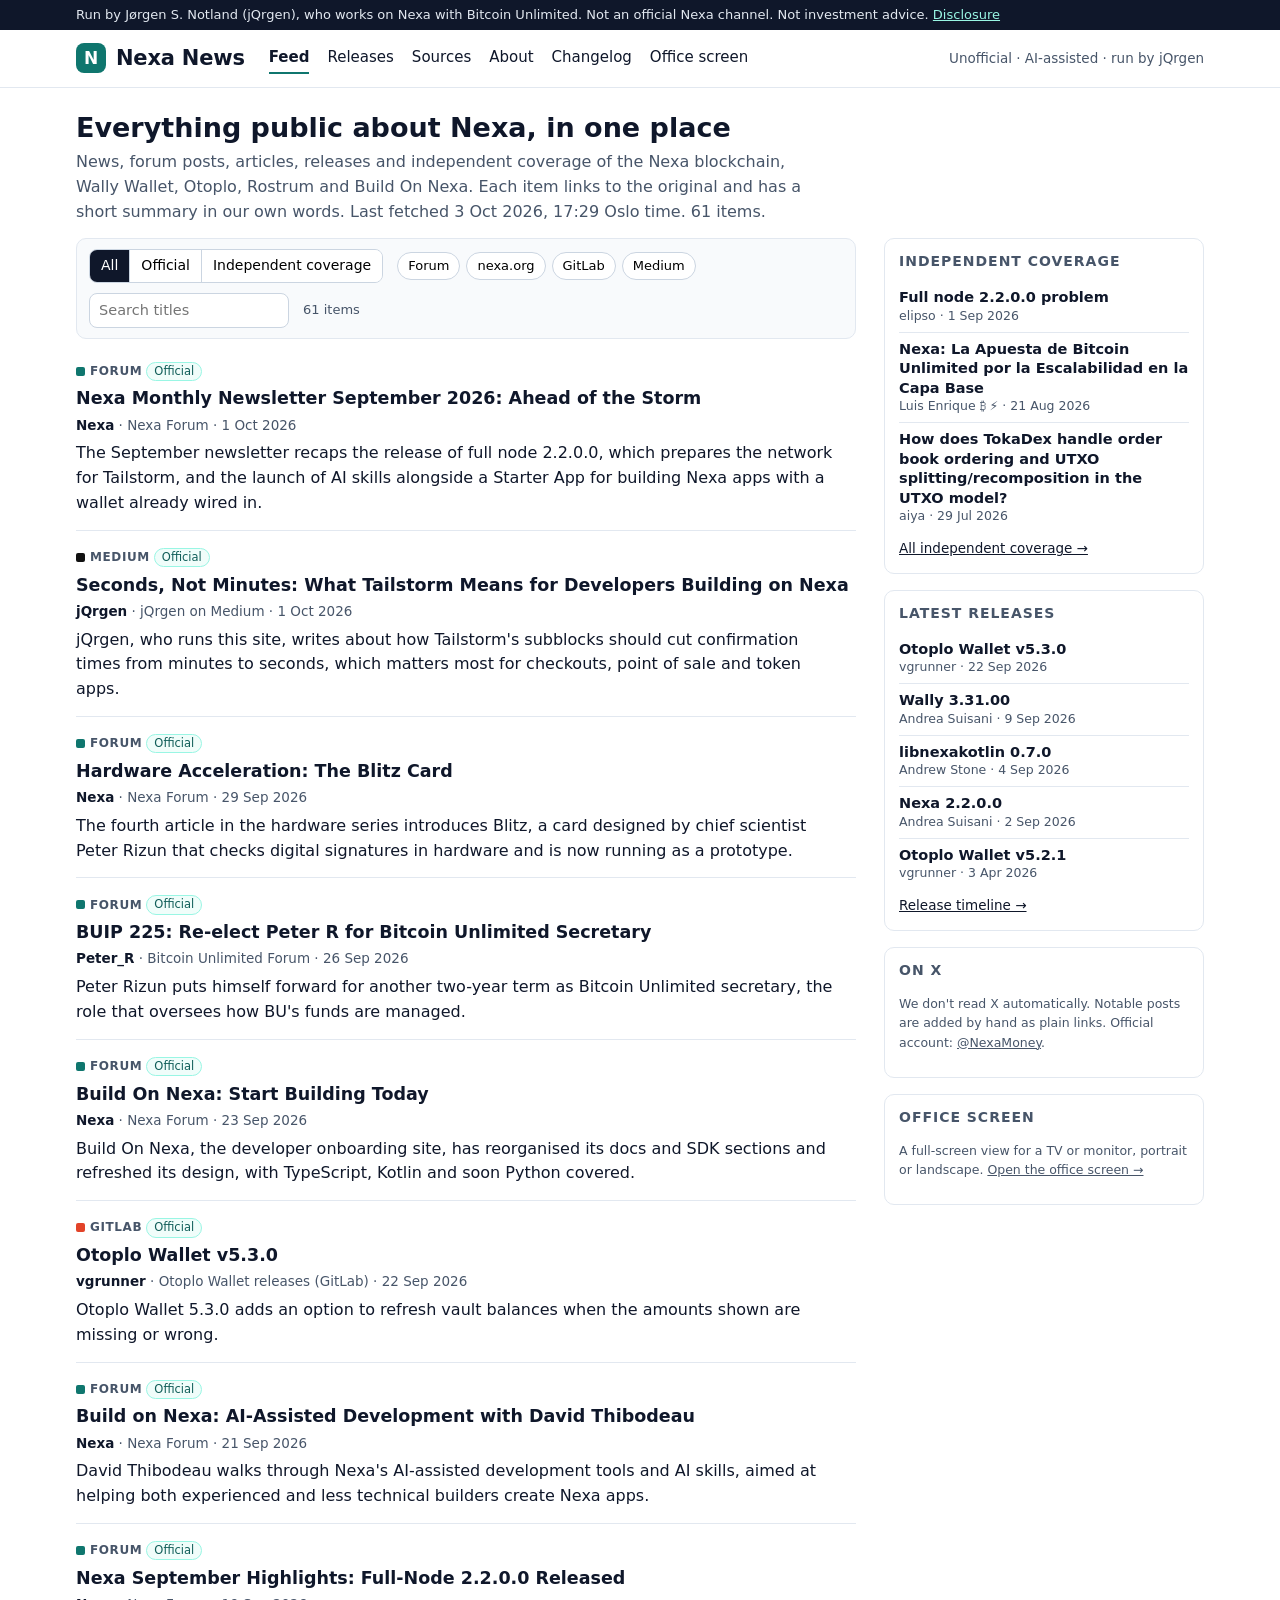
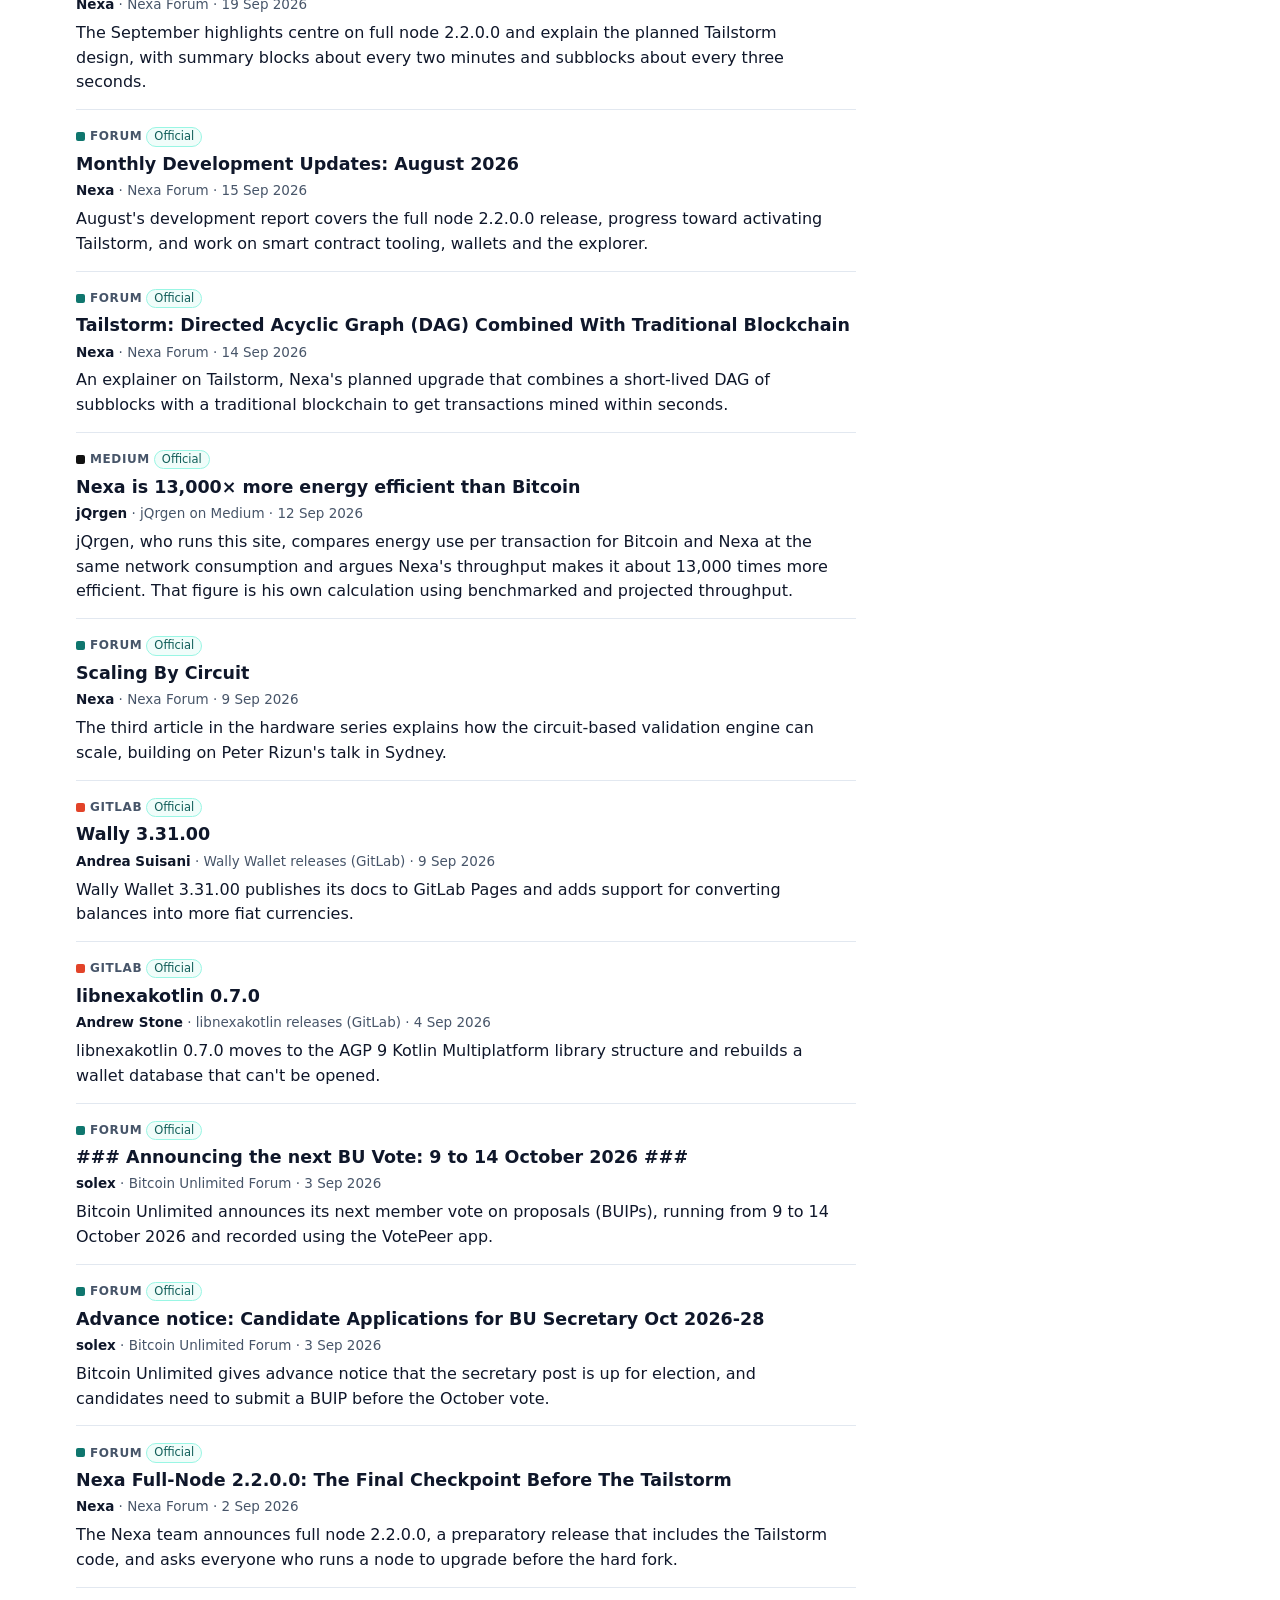
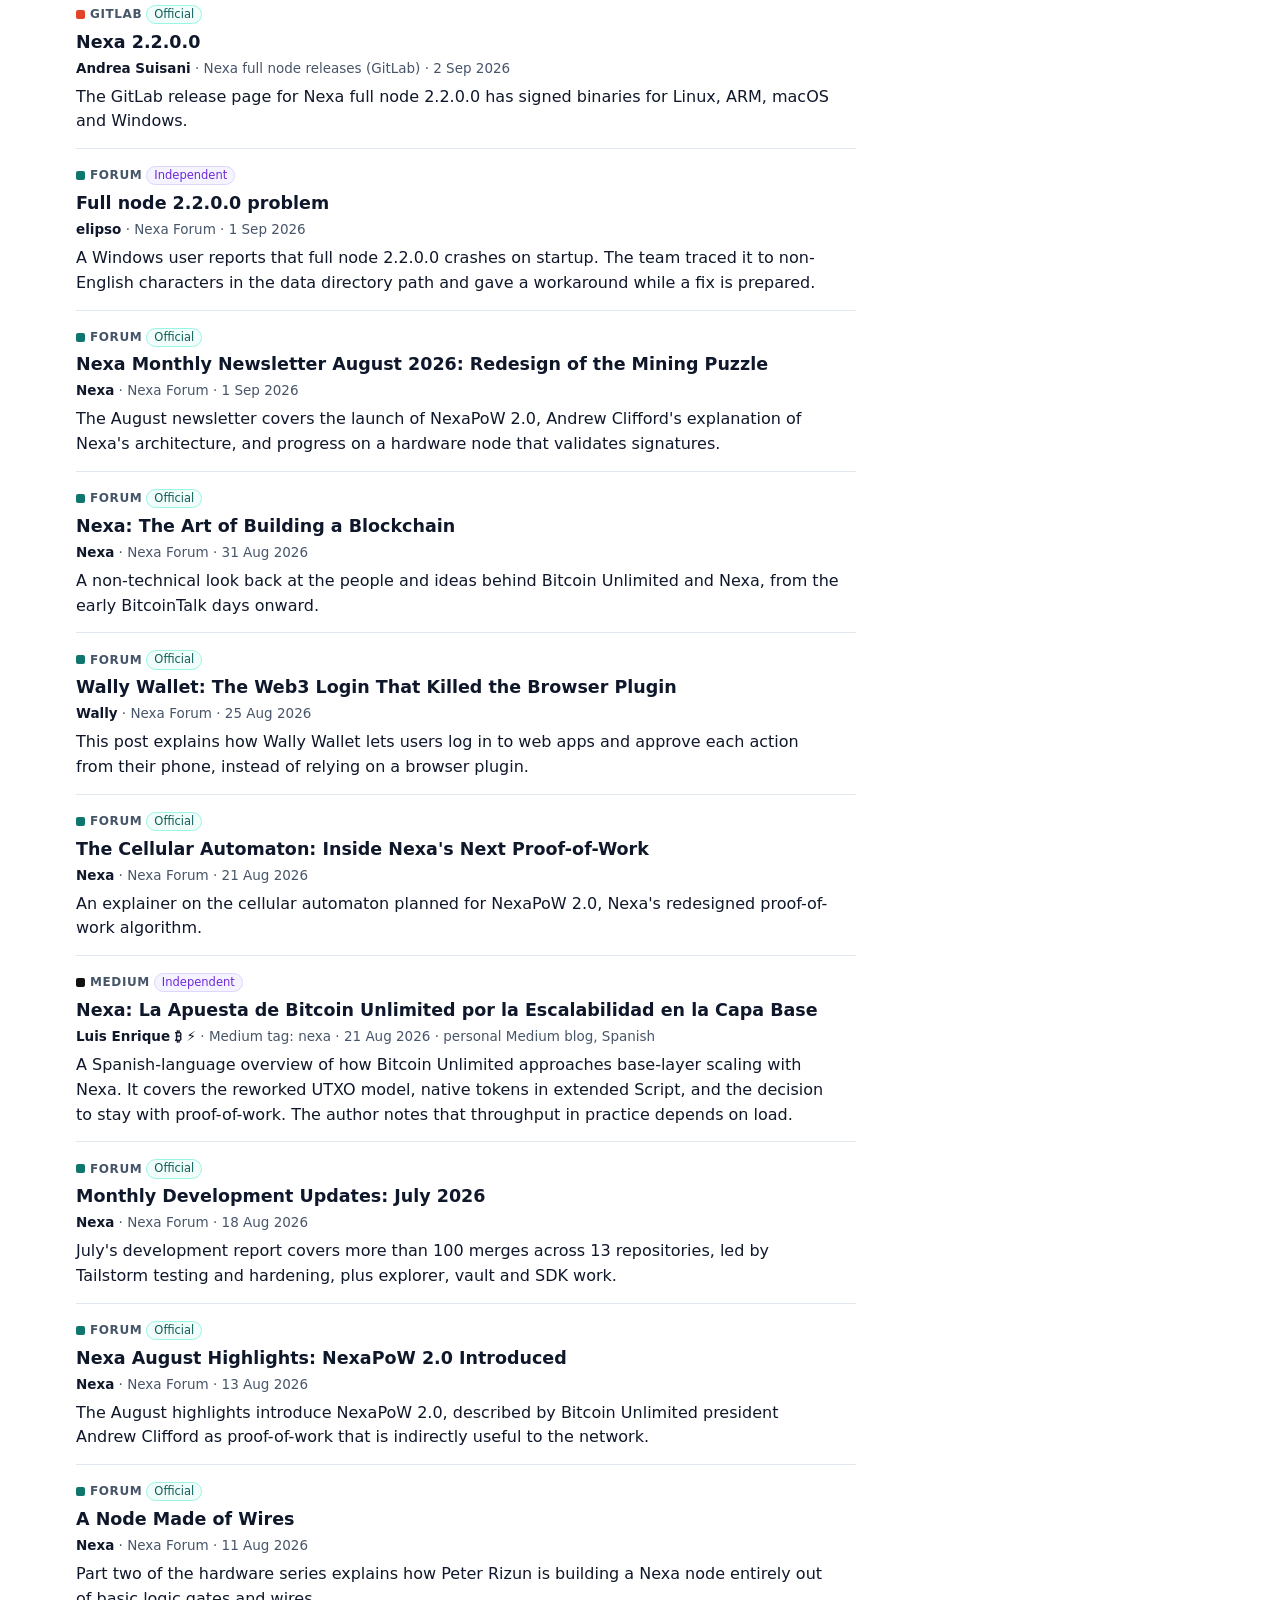
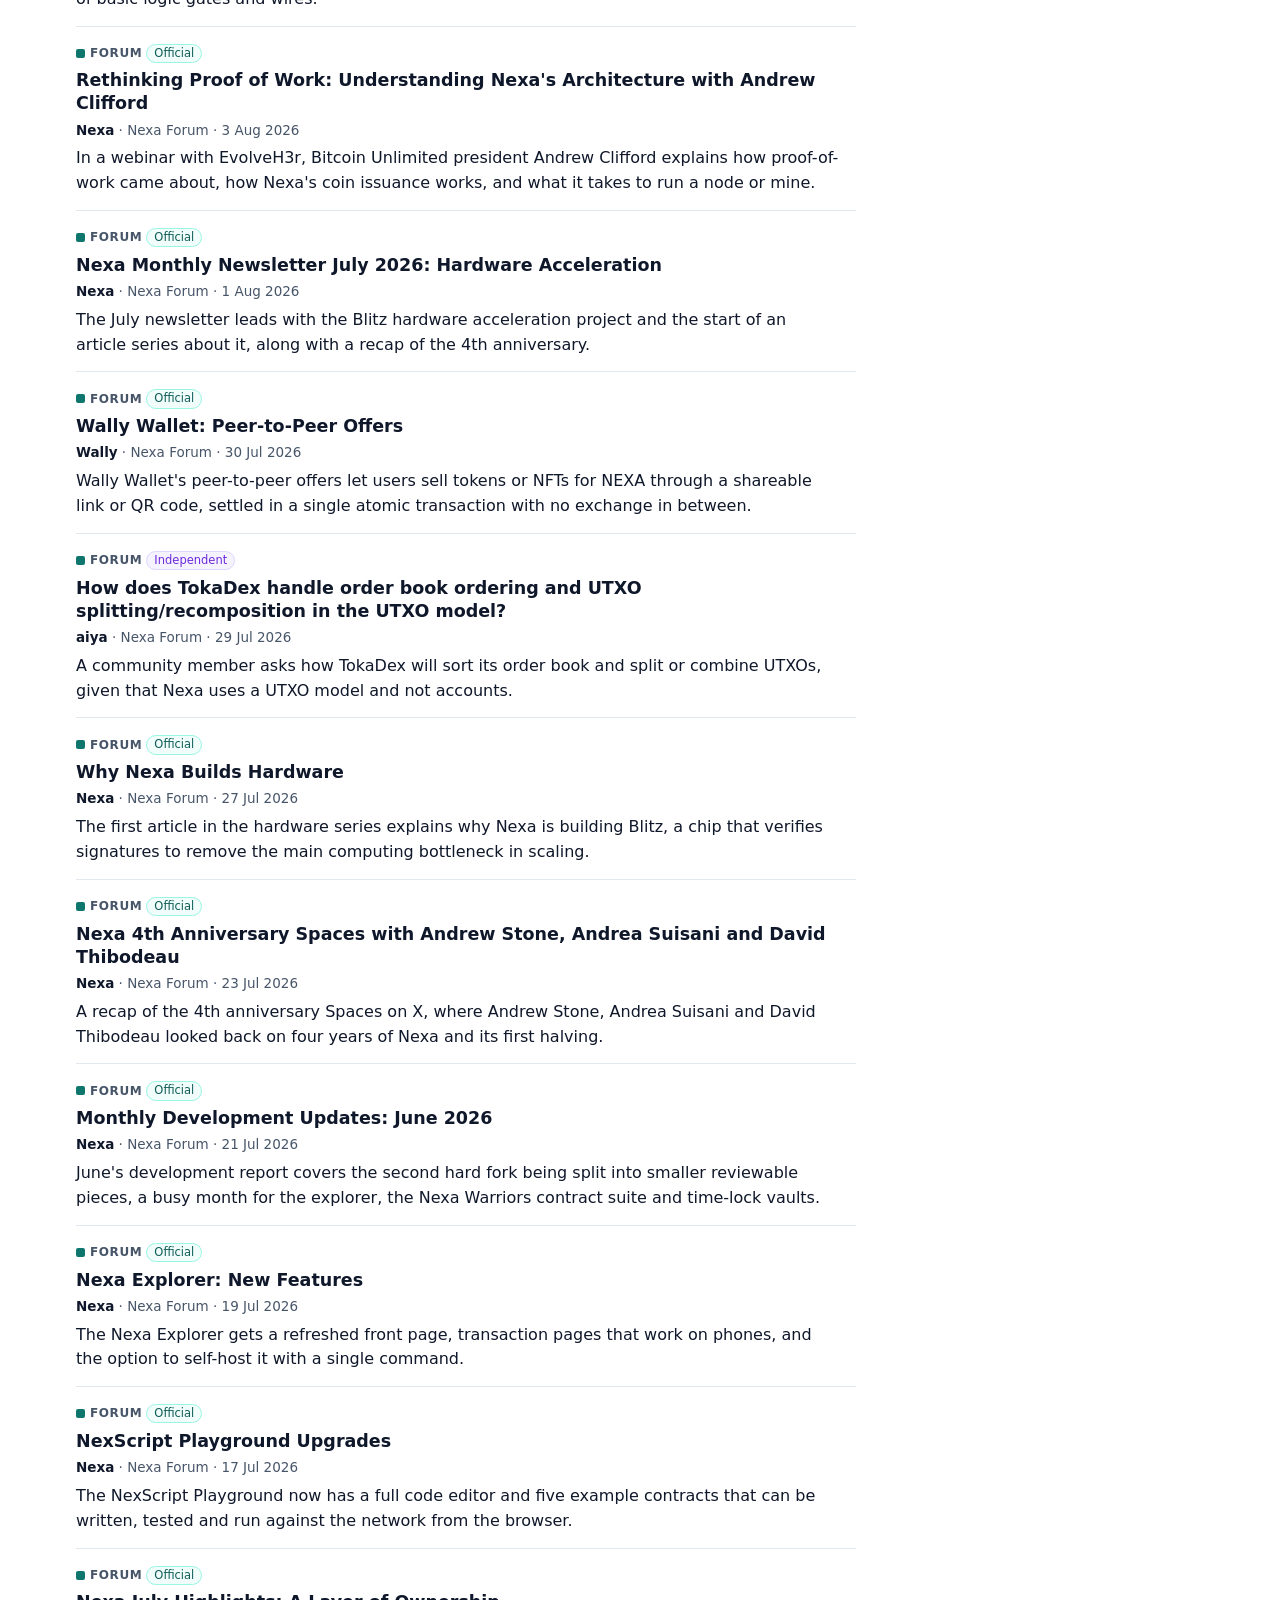
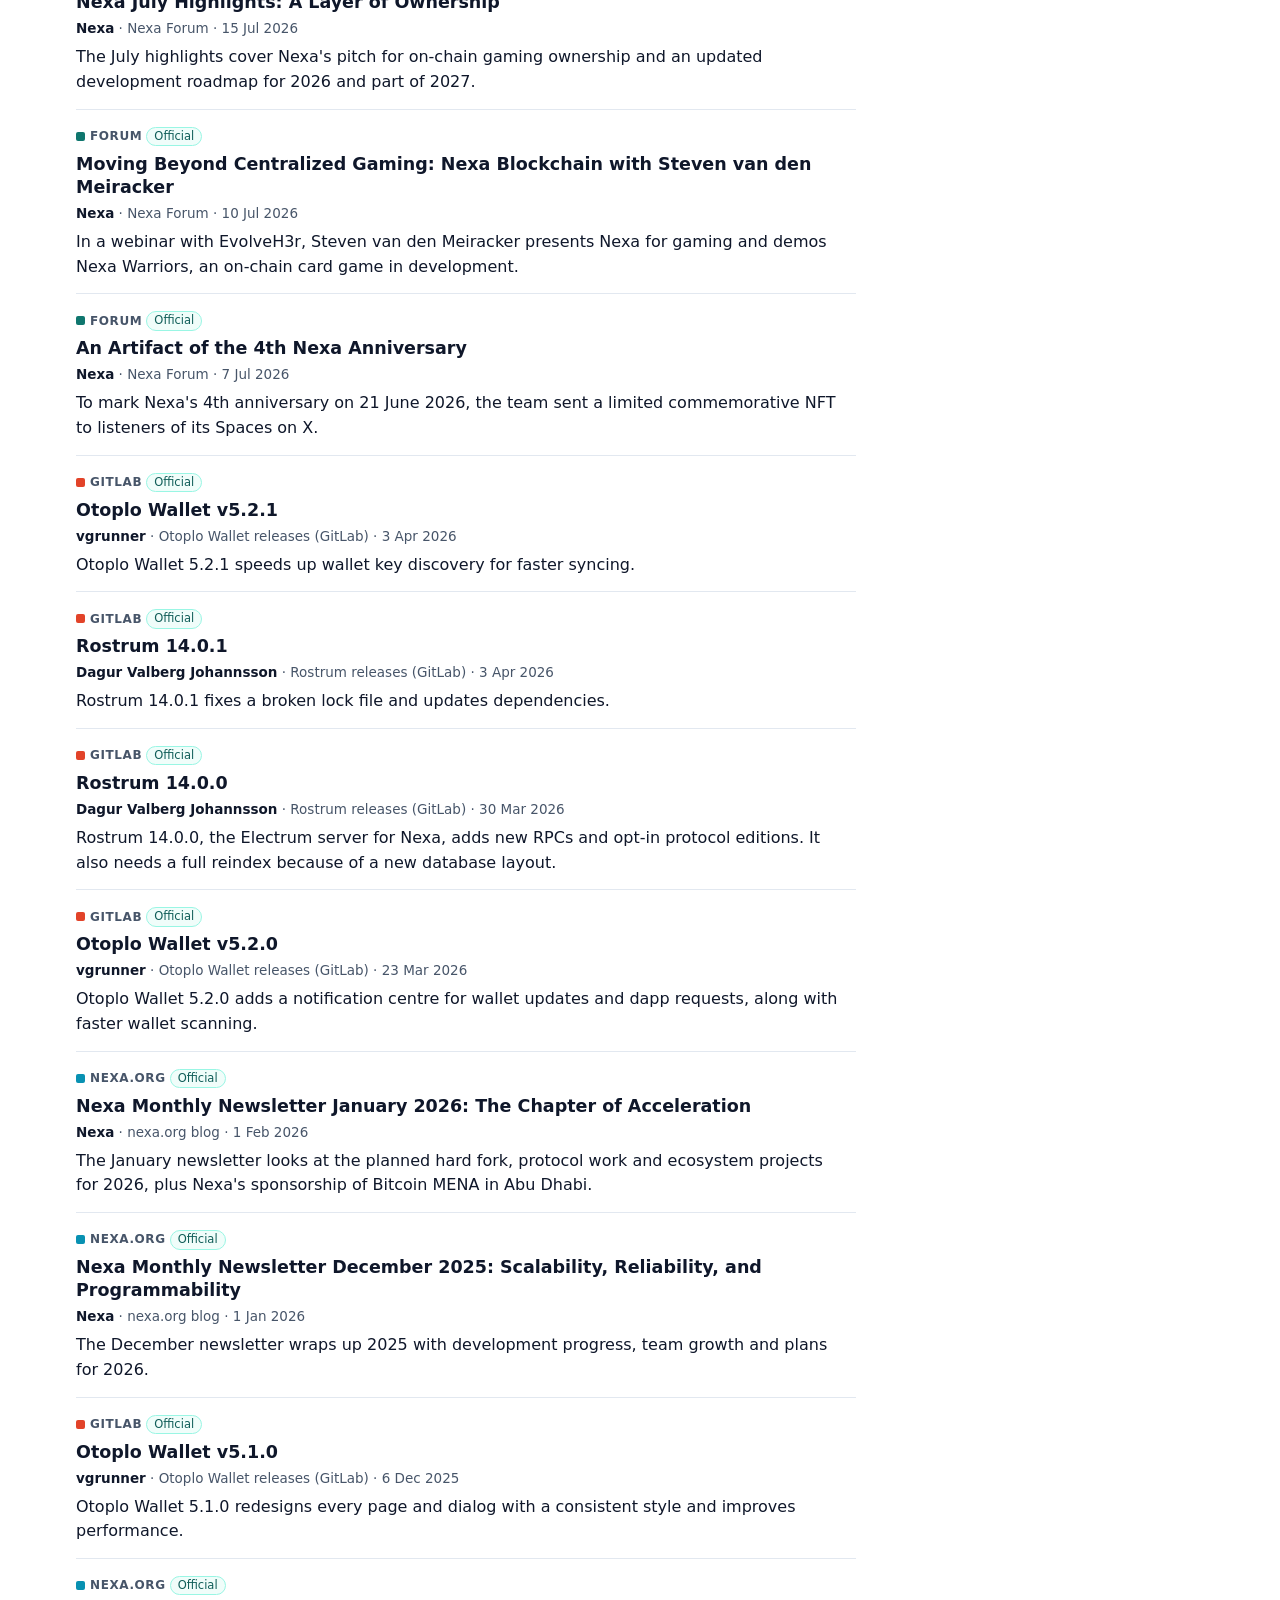
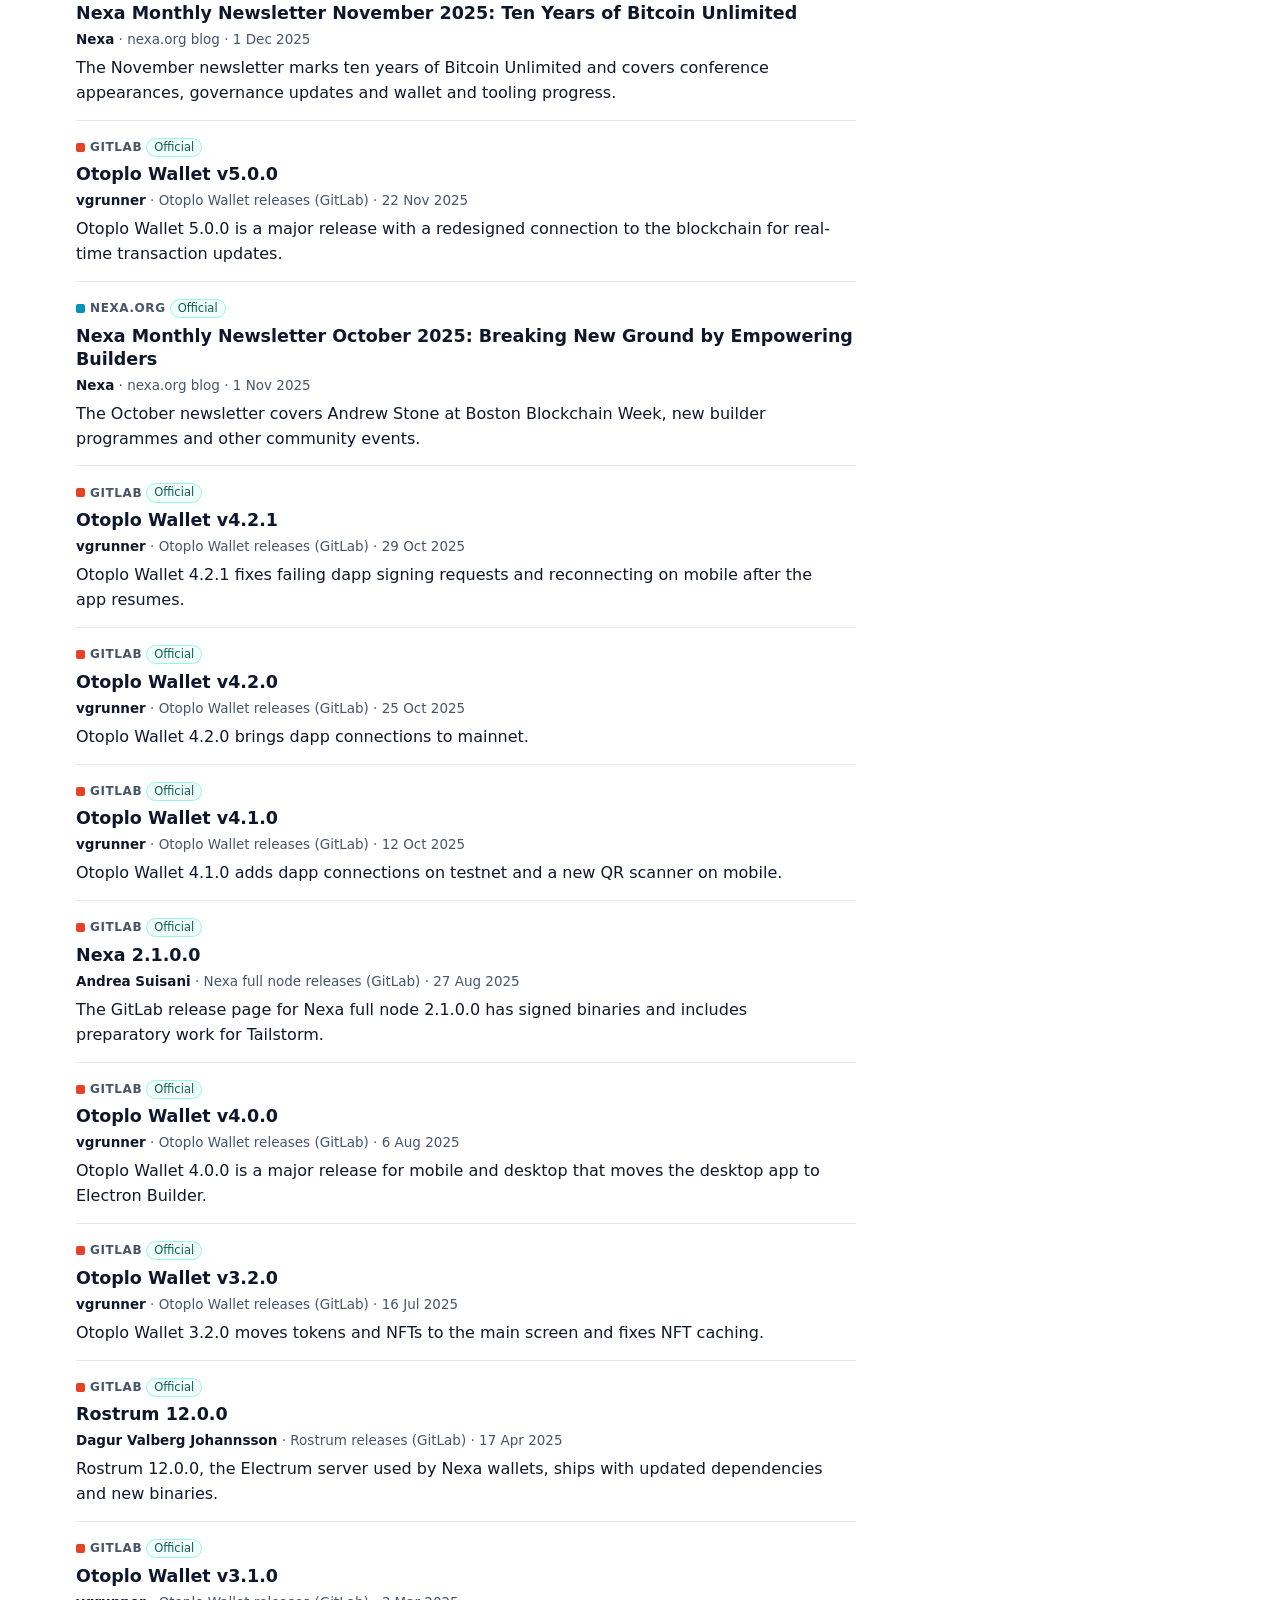
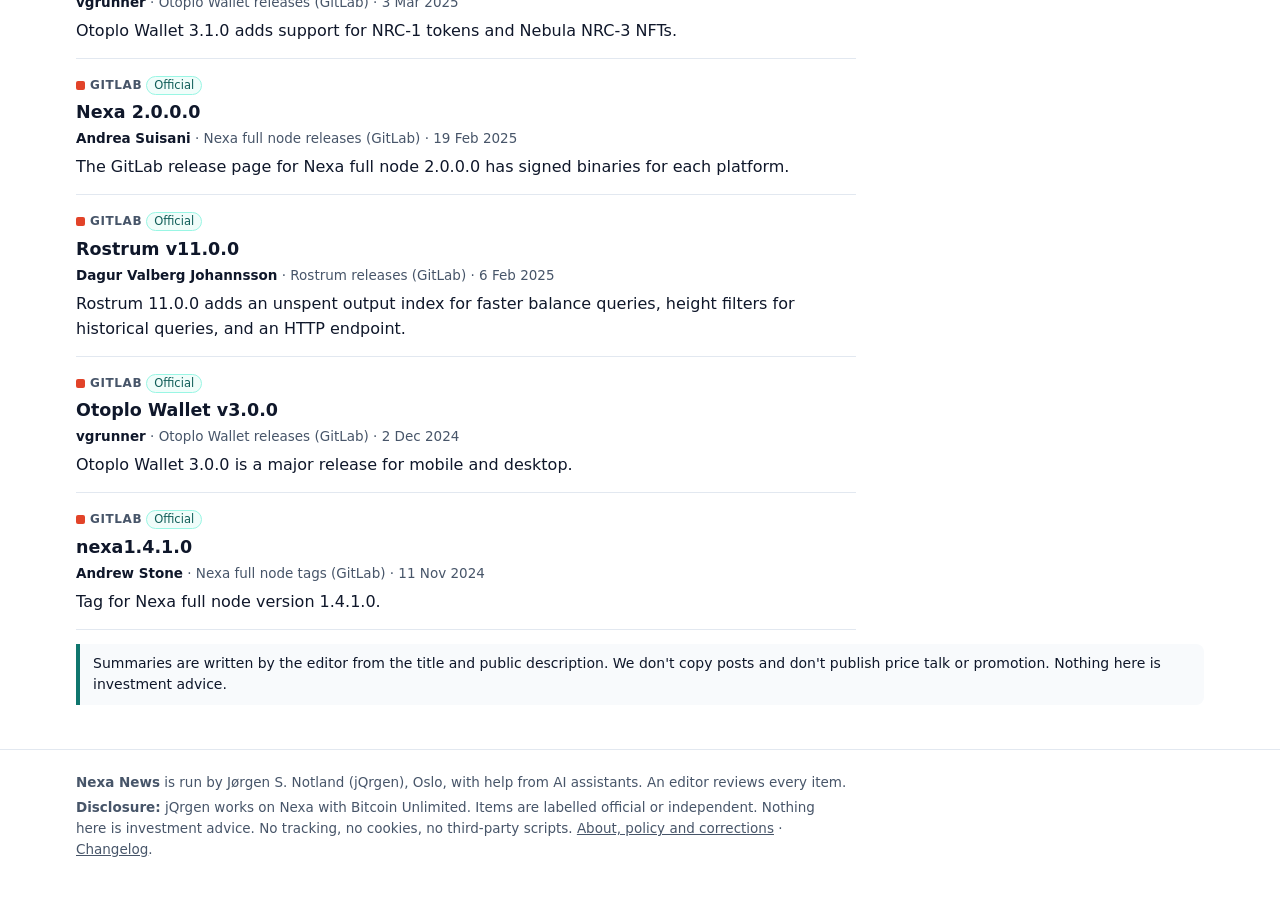
==== index.html @ fe8a0834 "Publish 2026-10-03 17:38 CEST" ====
<!doctype html>
<html lang="en"><head><meta charset="utf-8"><meta name="viewport" content="width=device-width,initial-scale=1">
<title>Nexa News – everything public about the Nexa blockchain</title><meta name="description" content="News, forum posts, releases and independent coverage of the Nexa blockchain, collected daily with short summaries.">
<meta name="referrer" content="strict-origin-when-cross-origin">
<link rel="icon" href="data:image/svg+xml,%3Csvg xmlns='http://www.w3.org/2000/svg' viewBox='0 0 32 32'%3E%3Crect width='32' height='32' rx='7' fill='%230f766e'/%3E%3Ctext x='16' y='23' font-size='20' text-anchor='middle' fill='white' font-family='sans-serif' font-weight='bold'%3EN%3C/text%3E%3C/svg%3E">
<link rel="stylesheet" href="assets/style.css"></head>
<body><a class="skip" href="#main">Skip to content</a>
<div class="disclosure"><div class="wrap">Run by Jørgen S. Notland (jQrgen), who works on Nexa with Bitcoin Unlimited. Not an official Nexa channel. Not investment advice. <a href="about/#disclosure">Disclosure</a></div></div>
<header class="site"><div class="wrap"><a class="brand" href="./"><span class="logo" aria-hidden="true">N</span>Nexa News</a>
<nav class="main" aria-label="Main"><a href="" aria-current=page>Feed</a><a href="releases/">Releases</a><a href="sources/">Sources</a><a href="about/">About</a><a href="changelog/">Changelog</a><a href="screen/">Office screen</a></nav><span class="tagline">Unofficial · AI-assisted · run by jQrgen</span></div></header>
<main id="main" class="wrap">
<h1>Everything public about Nexa, in one place</h1>
<p class="lead">News, forum posts, articles, releases and independent coverage of the Nexa blockchain, Wally Wallet, Otoplo, Rostrum and Build On Nexa. Each item links to the original and has a short summary in our own words. Last fetched 3 Oct 2026, 17:29 Oslo time. 61 items.</p>
<div class="layout"><div>
<div class="toolbar" role="group" aria-label="Filter the feed">
<div class="seg" role="group" aria-label="Category"><button type="button" data-cat="" aria-pressed="true">All</button><button type="button" data-cat="official" aria-pressed="false">Official</button><button type="button" data-cat="independent" aria-pressed="false">Independent coverage</button></div>
<div class="chips" role="group" aria-label="Platform"><button type="button" class="chip" data-platform="forum" aria-pressed="false">Forum</button><button type="button" class="chip" data-platform="blog" aria-pressed="false">nexa.org</button><button type="button" class="chip" data-platform="gitlab" aria-pressed="false">GitLab</button><button type="button" class="chip" data-platform="medium" aria-pressed="false">Medium</button></div>
<input type="search" id="q" placeholder="Search titles" aria-label="Search titles"><span id="count" aria-live="polite"></span></div>
<ol class="feed" id="feed"><li class="item" data-p="forum" data-c="official"><div><span class="pf pf-forum"><i aria-hidden="true"></i>Forum</span><span class="badge off">Official</span></div><h3><a href="https://forum.nexa.org/t/nexa-monthly-newsletter-september-2026-ahead-of-the-storm/1759" rel="noopener noreferrer" target="_blank">Nexa Monthly Newsletter September 2026: Ahead of the Storm</a></h3><div class="meta"><b>Nexa</b> · Nexa Forum · <time datetime="2026-10-01T20:00:04+00:00">1 Oct 2026</time></div><p class="sum">The September newsletter recaps the release of full node 2.2.0.0, which prepares the network for Tailstorm, and the launch of AI skills alongside a Starter App for building Nexa apps with a wallet already wired in.</p></li><li class="item" data-p="medium" data-c="official"><div><span class="pf pf-medium"><i aria-hidden="true"></i>Medium</span><span class="badge off">Official</span></div><h3><a href="https://jqrgen.medium.com/seconds-not-minutes-what-tailstorm-means-for-developers-building-on-nexa-741c166935a9" rel="noopener noreferrer" target="_blank">Seconds, Not Minutes: What Tailstorm Means for Developers Building on Nexa</a></h3><div class="meta"><b>jQrgen</b> · jQrgen on Medium · <time datetime="2026-10-01T15:46:17+00:00">1 Oct 2026</time></div><p class="sum">jQrgen, who runs this site, writes about how Tailstorm&#x27;s subblocks should cut confirmation times from minutes to seconds, which matters most for checkouts, point of sale and token apps.</p></li><li class="item" data-p="forum" data-c="official"><div><span class="pf pf-forum"><i aria-hidden="true"></i>Forum</span><span class="badge off">Official</span></div><h3><a href="https://forum.nexa.org/t/hardware-acceleration-the-blitz-card/1758" rel="noopener noreferrer" target="_blank">Hardware Acceleration: The Blitz Card</a></h3><div class="meta"><b>Nexa</b> · Nexa Forum · <time datetime="2026-09-29T15:00:03+00:00">29 Sep 2026</time></div><p class="sum">The fourth article in the hardware series introduces Blitz, a card designed by chief scientist Peter Rizun that checks digital signatures in hardware and is now running as a prototype.</p></li><li class="item" data-p="forum" data-c="official"><div><span class="pf pf-forum"><i aria-hidden="true"></i>Forum</span><span class="badge off">Official</span></div><h3><a href="https://forum.bitcoinunlimited.info/t/buip-225-re-elect-peter-r-for-bitcoin-unlimited-secretary/666" rel="noopener noreferrer" target="_blank">BUIP 225: Re-elect Peter R for Bitcoin Unlimited Secretary</a></h3><div class="meta"><b>Peter_R</b> · Bitcoin Unlimited Forum · <time datetime="2026-09-26T03:03:44+00:00">26 Sep 2026</time></div><p class="sum">Peter Rizun puts himself forward for another two-year term as Bitcoin Unlimited secretary, the role that oversees how BU&#x27;s funds are managed.</p></li><li class="item" data-p="forum" data-c="official"><div><span class="pf pf-forum"><i aria-hidden="true"></i>Forum</span><span class="badge off">Official</span></div><h3><a href="https://forum.nexa.org/t/build-on-nexa-start-building-today/1755" rel="noopener noreferrer" target="_blank">Build On Nexa: Start Building Today</a></h3><div class="meta"><b>Nexa</b> · Nexa Forum · <time datetime="2026-09-23T20:00:05+00:00">23 Sep 2026</time></div><p class="sum">Build On Nexa, the developer onboarding site, has reorganised its docs and SDK sections and refreshed its design, with TypeScript, Kotlin and soon Python covered.</p></li><li class="item" data-p="gitlab" data-c="official"><div><span class="pf pf-gitlab"><i aria-hidden="true"></i>GitLab</span><span class="badge off">Official</span></div><h3><a href="https://gitlab.com/nexa/otoplo/otoplo-wallet/-/releases/v5.3.0" rel="noopener noreferrer" target="_blank">Otoplo Wallet v5.3.0</a></h3><div class="meta"><b>vgrunner</b> · Otoplo Wallet releases (GitLab) · <time datetime="2026-09-22T17:44:42+00:00">22 Sep 2026</time></div><p class="sum">Otoplo Wallet 5.3.0 adds an option to refresh vault balances when the amounts shown are missing or wrong.</p></li><li class="item" data-p="forum" data-c="official"><div><span class="pf pf-forum"><i aria-hidden="true"></i>Forum</span><span class="badge off">Official</span></div><h3><a href="https://forum.nexa.org/t/build-on-nexa-ai-assisted-development-with-david-thibodeau/1753" rel="noopener noreferrer" target="_blank">Build on Nexa: AI-Assisted Development with David Thibodeau</a></h3><div class="meta"><b>Nexa</b> · Nexa Forum · <time datetime="2026-09-21T08:00:02+00:00">21 Sep 2026</time></div><p class="sum">David Thibodeau walks through Nexa&#x27;s AI-assisted development tools and AI skills, aimed at helping both experienced and less technical builders create Nexa apps.</p></li><li class="item" data-p="forum" data-c="official"><div><span class="pf pf-forum"><i aria-hidden="true"></i>Forum</span><span class="badge off">Official</span></div><h3><a href="https://forum.nexa.org/t/nexa-september-highlights-full-node-2-2-0-0-released/1752" rel="noopener noreferrer" target="_blank">Nexa September Highlights: Full-Node 2.2.0.0 Released</a></h3><div class="meta"><b>Nexa</b> · Nexa Forum · <time datetime="2026-09-19T20:00:03+00:00">19 Sep 2026</time></div><p class="sum">The September highlights centre on full node 2.2.0.0 and explain the planned Tailstorm design, with summary blocks about every two minutes and subblocks about every three seconds.</p></li><li class="item" data-p="forum" data-c="official"><div><span class="pf pf-forum"><i aria-hidden="true"></i>Forum</span><span class="badge off">Official</span></div><h3><a href="https://forum.nexa.org/t/monthly-development-updates-august-2026/1751" rel="noopener noreferrer" target="_blank">Monthly Development Updates: August 2026</a></h3><div class="meta"><b>Nexa</b> · Nexa Forum · <time datetime="2026-09-15T20:00:04+00:00">15 Sep 2026</time></div><p class="sum">August&#x27;s development report covers the full node 2.2.0.0 release, progress toward activating Tailstorm, and work on smart contract tooling, wallets and the explorer.</p></li><li class="item" data-p="forum" data-c="official"><div><span class="pf pf-forum"><i aria-hidden="true"></i>Forum</span><span class="badge off">Official</span></div><h3><a href="https://forum.nexa.org/t/tailstorm-directed-acyclic-graph-dag-combined-with-traditional-blockchain/1750" rel="noopener noreferrer" target="_blank">Tailstorm: Directed Acyclic Graph (DAG) Combined With Traditional Blockchain</a></h3><div class="meta"><b>Nexa</b> · Nexa Forum · <time datetime="2026-09-14T10:00:02+00:00">14 Sep 2026</time></div><p class="sum">An explainer on Tailstorm, Nexa&#x27;s planned upgrade that combines a short-lived DAG of subblocks with a traditional blockchain to get transactions mined within seconds.</p></li><li class="item" data-p="medium" data-c="official"><div><span class="pf pf-medium"><i aria-hidden="true"></i>Medium</span><span class="badge off">Official</span></div><h3><a href="https://medium.com/keeping-stock/nexa-is-13-000-more-energy-efficient-than-bitcoin-0afe18ef14a7" rel="noopener noreferrer" target="_blank">Nexa is 13,000× more energy efficient than Bitcoin</a></h3><div class="meta"><b>jQrgen</b> · jQrgen on Medium · <time datetime="2026-09-12T00:20:52+00:00">12 Sep 2026</time></div><p class="sum">jQrgen, who runs this site, compares energy use per transaction for Bitcoin and Nexa at the same network consumption and argues Nexa&#x27;s throughput makes it about 13,000 times more efficient. That figure is his own calculation using benchmarked and projected throughput.</p></li><li class="item" data-p="forum" data-c="official"><div><span class="pf pf-forum"><i aria-hidden="true"></i>Forum</span><span class="badge off">Official</span></div><h3><a href="https://forum.nexa.org/t/scaling-by-circuit/1749" rel="noopener noreferrer" target="_blank">Scaling By Circuit</a></h3><div class="meta"><b>Nexa</b> · Nexa Forum · <time datetime="2026-09-09T20:00:06+00:00">9 Sep 2026</time></div><p class="sum">The third article in the hardware series explains how the circuit-based validation engine can scale, building on Peter Rizun&#x27;s talk in Sydney.</p></li><li class="item" data-p="gitlab" data-c="official"><div><span class="pf pf-gitlab"><i aria-hidden="true"></i>GitLab</span><span class="badge off">Official</span></div><h3><a href="https://gitlab.com/wallywallet/wallet/-/releases/release-3.31.00" rel="noopener noreferrer" target="_blank">Wally 3.31.00</a></h3><div class="meta"><b>Andrea Suisani</b> · Wally Wallet releases (GitLab) · <time datetime="2026-09-09T08:23:27+00:00">9 Sep 2026</time></div><p class="sum">Wally Wallet 3.31.00 publishes its docs to GitLab Pages and adds support for converting balances into more fiat currencies.</p></li><li class="item" data-p="gitlab" data-c="official"><div><span class="pf pf-gitlab"><i aria-hidden="true"></i>GitLab</span><span class="badge off">Official</span></div><h3><a href="https://gitlab.com/nexa/libnexakotlin/-/releases/release-0.7.0" rel="noopener noreferrer" target="_blank">libnexakotlin 0.7.0</a></h3><div class="meta"><b>Andrew Stone</b> · libnexakotlin releases (GitLab) · <time datetime="2026-09-04T17:47:12+00:00">4 Sep 2026</time></div><p class="sum">libnexakotlin 0.7.0 moves to the AGP 9 Kotlin Multiplatform library structure and rebuilds a wallet database that can&#x27;t be opened.</p></li><li class="item" data-p="forum" data-c="official"><div><span class="pf pf-forum"><i aria-hidden="true"></i>Forum</span><span class="badge off">Official</span></div><h3><a href="https://forum.bitcoinunlimited.info/t/announcing-the-next-bu-vote-9-to-14-october-2026/665" rel="noopener noreferrer" target="_blank">### Announcing the next BU Vote: 9 to 14 October 2026 ###</a></h3><div class="meta"><b>solex</b> · Bitcoin Unlimited Forum · <time datetime="2026-09-03T06:13:04+00:00">3 Sep 2026</time></div><p class="sum">Bitcoin Unlimited announces its next member vote on proposals (BUIPs), running from 9 to 14 October 2026 and recorded using the VotePeer app.</p></li><li class="item" data-p="forum" data-c="official"><div><span class="pf pf-forum"><i aria-hidden="true"></i>Forum</span><span class="badge off">Official</span></div><h3><a href="https://forum.bitcoinunlimited.info/t/advance-notice-candidate-applications-for-bu-secretary-oct-2026-28/664" rel="noopener noreferrer" target="_blank">Advance notice: Candidate Applications for BU Secretary Oct 2026-28</a></h3><div class="meta"><b>solex</b> · Bitcoin Unlimited Forum · <time datetime="2026-09-03T06:01:52+00:00">3 Sep 2026</time></div><p class="sum">Bitcoin Unlimited gives advance notice that the secretary post is up for election, and candidates need to submit a BUIP before the October vote.</p></li><li class="item" data-p="forum" data-c="official"><div><span class="pf pf-forum"><i aria-hidden="true"></i>Forum</span><span class="badge off">Official</span></div><h3><a href="https://forum.nexa.org/t/nexa-full-node-2-2-0-0-the-final-checkpoint-before-the-tailstorm/1742" rel="noopener noreferrer" target="_blank">Nexa Full-Node 2.2.0.0: The Final Checkpoint Before The Tailstorm</a></h3><div class="meta"><b>Nexa</b> · Nexa Forum · <time datetime="2026-09-02T13:40:17+00:00">2 Sep 2026</time></div><p class="sum">The Nexa team announces full node 2.2.0.0, a preparatory release that includes the Tailstorm code, and asks everyone who runs a node to upgrade before the hard fork.</p></li><li class="item" data-p="gitlab" data-c="official"><div><span class="pf pf-gitlab"><i aria-hidden="true"></i>GitLab</span><span class="badge off">Official</span></div><h3><a href="https://gitlab.com/nexa/nexa/-/releases/nexa2.2.0.0" rel="noopener noreferrer" target="_blank">Nexa 2.2.0.0</a></h3><div class="meta"><b>Andrea Suisani</b> · Nexa full node releases (GitLab) · <time datetime="2026-09-01T22:00:00+00:00">2 Sep 2026</time></div><p class="sum">The GitLab release page for Nexa full node 2.2.0.0 has signed binaries for Linux, ARM, macOS and Windows.</p></li><li class="item" data-p="forum" data-c="independent"><div><span class="pf pf-forum"><i aria-hidden="true"></i>Forum</span><span class="badge ind">Independent</span></div><h3><a href="https://forum.nexa.org/t/full-node-2-2-0-0-problem/1741" rel="noopener noreferrer" target="_blank">Full node 2.2.0.0 problem</a></h3><div class="meta"><b>elipso</b> · Nexa Forum · <time datetime="2026-09-01T20:15:08+00:00">1 Sep 2026</time></div><p class="sum">A Windows user reports that full node 2.2.0.0 crashes on startup. The team traced it to non-English characters in the data directory path and gave a workaround while a fix is prepared.</p></li><li class="item" data-p="forum" data-c="official"><div><span class="pf pf-forum"><i aria-hidden="true"></i>Forum</span><span class="badge off">Official</span></div><h3><a href="https://forum.nexa.org/t/nexa-monthly-newsletter-august-2026-redesign-of-the-mining-puzzle/1740" rel="noopener noreferrer" target="_blank">Nexa Monthly Newsletter August 2026: Redesign of the Mining Puzzle</a></h3><div class="meta"><b>Nexa</b> · Nexa Forum · <time datetime="2026-09-01T20:00:04+00:00">1 Sep 2026</time></div><p class="sum">The August newsletter covers the launch of NexaPoW 2.0, Andrew Clifford&#x27;s explanation of Nexa&#x27;s architecture, and progress on a hardware node that validates signatures.</p></li><li class="item" data-p="forum" data-c="official"><div><span class="pf pf-forum"><i aria-hidden="true"></i>Forum</span><span class="badge off">Official</span></div><h3><a href="https://forum.nexa.org/t/nexa-the-art-of-building-a-blockchain/1739" rel="noopener noreferrer" target="_blank">Nexa: The Art of Building a Blockchain</a></h3><div class="meta"><b>Nexa</b> · Nexa Forum · <time datetime="2026-08-31T08:00:02+00:00">31 Aug 2026</time></div><p class="sum">A non-technical look back at the people and ideas behind Bitcoin Unlimited and Nexa, from the early BitcoinTalk days onward.</p></li><li class="item" data-p="forum" data-c="official"><div><span class="pf pf-forum"><i aria-hidden="true"></i>Forum</span><span class="badge off">Official</span></div><h3><a href="https://forum.nexa.org/t/wally-wallet-the-web3-login-that-killed-the-browser-plugin/1737" rel="noopener noreferrer" target="_blank">Wally Wallet: The Web3 Login That Killed the Browser Plugin</a></h3><div class="meta"><b>Wally</b> · Nexa Forum · <time datetime="2026-08-25T12:20:38+00:00">25 Aug 2026</time></div><p class="sum">This post explains how Wally Wallet lets users log in to web apps and approve each action from their phone, instead of relying on a browser plugin.</p></li><li class="item" data-p="forum" data-c="official"><div><span class="pf pf-forum"><i aria-hidden="true"></i>Forum</span><span class="badge off">Official</span></div><h3><a href="https://forum.nexa.org/t/the-cellular-automaton-inside-nexas-next-proof-of-work/1733" rel="noopener noreferrer" target="_blank">The Cellular Automaton: Inside Nexa&#x27;s Next Proof-of-Work</a></h3><div class="meta"><b>Nexa</b> · Nexa Forum · <time datetime="2026-08-21T20:00:07+00:00">21 Aug 2026</time></div><p class="sum">An explainer on the cellular automaton planned for NexaPoW 2.0, Nexa&#x27;s redesigned proof-of-work algorithm.</p></li><li class="item" data-p="medium" data-c="independent"><div><span class="pf pf-medium"><i aria-hidden="true"></i>Medium</span><span class="badge ind">Independent</span></div><h3><a href="https://medium.com/@0xluis.enrique/nexa-la-apuesta-de-bitcoin-unlimited-por-la-escalabilidad-en-la-capa-base-949e3d8f98ce" rel="noopener noreferrer" target="_blank">Nexa: La Apuesta de Bitcoin Unlimited por la Escalabilidad en la Capa Base</a></h3><div class="meta"><b>Luis Enrique ₿ ⚡️</b> · Medium tag: nexa · <time datetime="2026-08-21T19:41:11+00:00">21 Aug 2026</time> · <span title="Who runs this outlet">personal Medium blog, Spanish</span></div><p class="sum">A Spanish-language overview of how Bitcoin Unlimited approaches base-layer scaling with Nexa. It covers the reworked UTXO model, native tokens in extended Script, and the decision to stay with proof-of-work. The author notes that throughput in practice depends on load.</p></li><li class="item" data-p="forum" data-c="official"><div><span class="pf pf-forum"><i aria-hidden="true"></i>Forum</span><span class="badge off">Official</span></div><h3><a href="https://forum.nexa.org/t/monthly-development-updates-july-2026/1732" rel="noopener noreferrer" target="_blank">Monthly Development Updates: July 2026</a></h3><div class="meta"><b>Nexa</b> · Nexa Forum · <time datetime="2026-08-18T08:00:04+00:00">18 Aug 2026</time></div><p class="sum">July&#x27;s development report covers more than 100 merges across 13 repositories, led by Tailstorm testing and hardening, plus explorer, vault and SDK work.</p></li><li class="item" data-p="forum" data-c="official"><div><span class="pf pf-forum"><i aria-hidden="true"></i>Forum</span><span class="badge off">Official</span></div><h3><a href="https://forum.nexa.org/t/nexa-august-highlights-nexapow-2-0-introduced/1731" rel="noopener noreferrer" target="_blank">Nexa August Highlights: NexaPoW 2.0 Introduced</a></h3><div class="meta"><b>Nexa</b> · Nexa Forum · <time datetime="2026-08-13T08:00:01+00:00">13 Aug 2026</time></div><p class="sum">The August highlights introduce NexaPoW 2.0, described by Bitcoin Unlimited president Andrew Clifford as proof-of-work that is indirectly useful to the network.</p></li><li class="item" data-p="forum" data-c="official"><div><span class="pf pf-forum"><i aria-hidden="true"></i>Forum</span><span class="badge off">Official</span></div><h3><a href="https://forum.nexa.org/t/a-node-made-of-wires/1730" rel="noopener noreferrer" target="_blank">A Node Made of Wires</a></h3><div class="meta"><b>Nexa</b> · Nexa Forum · <time datetime="2026-08-11T08:00:04+00:00">11 Aug 2026</time></div><p class="sum">Part two of the hardware series explains how Peter Rizun is building a Nexa node entirely out of basic logic gates and wires.</p></li><li class="item" data-p="forum" data-c="official"><div><span class="pf pf-forum"><i aria-hidden="true"></i>Forum</span><span class="badge off">Official</span></div><h3><a href="https://forum.nexa.org/t/rethinking-proof-of-work-understanding-nexas-architecture-with-andrew-clifford/1729" rel="noopener noreferrer" target="_blank">Rethinking Proof of Work: Understanding Nexa&#x27;s Architecture with Andrew Clifford</a></h3><div class="meta"><b>Nexa</b> · Nexa Forum · <time datetime="2026-08-03T07:01:52+00:00">3 Aug 2026</time></div><p class="sum">In a webinar with EvolveH3r, Bitcoin Unlimited president Andrew Clifford explains how proof-of-work came about, how Nexa&#x27;s coin issuance works, and what it takes to run a node or mine.</p></li><li class="item" data-p="forum" data-c="official"><div><span class="pf pf-forum"><i aria-hidden="true"></i>Forum</span><span class="badge off">Official</span></div><h3><a href="https://forum.nexa.org/t/nexa-monthly-newsletter-july-2026-hardware-acceleration/1728" rel="noopener noreferrer" target="_blank">Nexa Monthly Newsletter July 2026: Hardware Acceleration</a></h3><div class="meta"><b>Nexa</b> · Nexa Forum · <time datetime="2026-08-01T20:02:04+00:00">1 Aug 2026</time></div><p class="sum">The July newsletter leads with the Blitz hardware acceleration project and the start of an article series about it, along with a recap of the 4th anniversary.</p></li><li class="item" data-p="forum" data-c="official"><div><span class="pf pf-forum"><i aria-hidden="true"></i>Forum</span><span class="badge off">Official</span></div><h3><a href="https://forum.nexa.org/t/wally-wallet-peer-to-peer-offers/1726" rel="noopener noreferrer" target="_blank">Wally Wallet: Peer-to-Peer Offers</a></h3><div class="meta"><b>Wally</b> · Nexa Forum · <time datetime="2026-07-30T19:37:57+00:00">30 Jul 2026</time></div><p class="sum">Wally Wallet&#x27;s peer-to-peer offers let users sell tokens or NFTs for NEXA through a shareable link or QR code, settled in a single atomic transaction with no exchange in between.</p></li><li class="item" data-p="forum" data-c="independent"><div><span class="pf pf-forum"><i aria-hidden="true"></i>Forum</span><span class="badge ind">Independent</span></div><h3><a href="https://forum.nexa.org/t/how-does-tokadex-handle-order-book-ordering-and-utxo-splitting-recomposition-in-the-utxo-model/1725" rel="noopener noreferrer" target="_blank">How does TokaDex handle order book ordering and UTXO splitting/recomposition in the UTXO model?</a></h3><div class="meta"><b>aiya</b> · Nexa Forum · <time datetime="2026-07-29T08:10:12+00:00">29 Jul 2026</time></div><p class="sum">A community member asks how TokaDex will sort its order book and split or combine UTXOs, given that Nexa uses a UTXO model and not accounts.</p></li><li class="item" data-p="forum" data-c="official"><div><span class="pf pf-forum"><i aria-hidden="true"></i>Forum</span><span class="badge off">Official</span></div><h3><a href="https://forum.nexa.org/t/why-nexa-builds-hardware/1723" rel="noopener noreferrer" target="_blank">Why Nexa Builds Hardware</a></h3><div class="meta"><b>Nexa</b> · Nexa Forum · <time datetime="2026-07-27T20:00:02+00:00">27 Jul 2026</time></div><p class="sum">The first article in the hardware series explains why Nexa is building Blitz, a chip that verifies signatures to remove the main computing bottleneck in scaling.</p></li><li class="item" data-p="forum" data-c="official"><div><span class="pf pf-forum"><i aria-hidden="true"></i>Forum</span><span class="badge off">Official</span></div><h3><a href="https://forum.nexa.org/t/nexa-4th-anniversary-spaces-with-andrew-stone-andrea-suisani-and-david-thibodeau/1722" rel="noopener noreferrer" target="_blank">Nexa 4th Anniversary Spaces with Andrew Stone, Andrea Suisani and David Thibodeau</a></h3><div class="meta"><b>Nexa</b> · Nexa Forum · <time datetime="2026-07-23T09:00:02+00:00">23 Jul 2026</time></div><p class="sum">A recap of the 4th anniversary Spaces on X, where Andrew Stone, Andrea Suisani and David Thibodeau looked back on four years of Nexa and its first halving.</p></li><li class="item" data-p="forum" data-c="official"><div><span class="pf pf-forum"><i aria-hidden="true"></i>Forum</span><span class="badge off">Official</span></div><h3><a href="https://forum.nexa.org/t/monthly-development-updates-june-2026/1721" rel="noopener noreferrer" target="_blank">Monthly Development Updates: June 2026</a></h3><div class="meta"><b>Nexa</b> · Nexa Forum · <time datetime="2026-07-21T20:00:03+00:00">21 Jul 2026</time></div><p class="sum">June&#x27;s development report covers the second hard fork being split into smaller reviewable pieces, a busy month for the explorer, the Nexa Warriors contract suite and time-lock vaults.</p></li><li class="item" data-p="forum" data-c="official"><div><span class="pf pf-forum"><i aria-hidden="true"></i>Forum</span><span class="badge off">Official</span></div><h3><a href="https://forum.nexa.org/t/nexa-explorer-new-features/1719" rel="noopener noreferrer" target="_blank">Nexa Explorer: New Features</a></h3><div class="meta"><b>Nexa</b> · Nexa Forum · <time datetime="2026-07-19T20:00:03+00:00">19 Jul 2026</time></div><p class="sum">The Nexa Explorer gets a refreshed front page, transaction pages that work on phones, and the option to self-host it with a single command.</p></li><li class="item" data-p="forum" data-c="official"><div><span class="pf pf-forum"><i aria-hidden="true"></i>Forum</span><span class="badge off">Official</span></div><h3><a href="https://forum.nexa.org/t/nexscript-playground-upgrades/1716" rel="noopener noreferrer" target="_blank">NexScript Playground Upgrades</a></h3><div class="meta"><b>Nexa</b> · Nexa Forum · <time datetime="2026-07-17T20:30:02+00:00">17 Jul 2026</time></div><p class="sum">The NexScript Playground now has a full code editor and five example contracts that can be written, tested and run against the network from the browser.</p></li><li class="item" data-p="forum" data-c="official"><div><span class="pf pf-forum"><i aria-hidden="true"></i>Forum</span><span class="badge off">Official</span></div><h3><a href="https://forum.nexa.org/t/nexa-july-highlights-a-layer-of-ownership/1713" rel="noopener noreferrer" target="_blank">Nexa July Highlights: A Layer of Ownership</a></h3><div class="meta"><b>Nexa</b> · Nexa Forum · <time datetime="2026-07-15T20:00:03+00:00">15 Jul 2026</time></div><p class="sum">The July highlights cover Nexa&#x27;s pitch for on-chain gaming ownership and an updated development roadmap for 2026 and part of 2027.</p></li><li class="item" data-p="forum" data-c="official"><div><span class="pf pf-forum"><i aria-hidden="true"></i>Forum</span><span class="badge off">Official</span></div><h3><a href="https://forum.nexa.org/t/moving-beyond-centralized-gaming-nexa-blockchain-with-steven-van-den-meiracker/1712" rel="noopener noreferrer" target="_blank">Moving Beyond Centralized Gaming: Nexa Blockchain with Steven van den Meiracker</a></h3><div class="meta"><b>Nexa</b> · Nexa Forum · <time datetime="2026-07-10T09:00:24+00:00">10 Jul 2026</time></div><p class="sum">In a webinar with EvolveH3r, Steven van den Meiracker presents Nexa for gaming and demos Nexa Warriors, an on-chain card game in development.</p></li><li class="item" data-p="forum" data-c="official"><div><span class="pf pf-forum"><i aria-hidden="true"></i>Forum</span><span class="badge off">Official</span></div><h3><a href="https://forum.nexa.org/t/an-artifact-of-the-4th-nexa-anniversary/1711" rel="noopener noreferrer" target="_blank">An Artifact of the 4th Nexa Anniversary</a></h3><div class="meta"><b>Nexa</b> · Nexa Forum · <time datetime="2026-07-07T20:00:03+00:00">7 Jul 2026</time></div><p class="sum">To mark Nexa&#x27;s 4th anniversary on 21 June 2026, the team sent a limited commemorative NFT to listeners of its Spaces on X.</p></li><li class="item" data-p="gitlab" data-c="official"><div><span class="pf pf-gitlab"><i aria-hidden="true"></i>GitLab</span><span class="badge off">Official</span></div><h3><a href="https://gitlab.com/nexa/otoplo/otoplo-wallet/-/releases/v5.2.1" rel="noopener noreferrer" target="_blank">Otoplo Wallet v5.2.1</a></h3><div class="meta"><b>vgrunner</b> · Otoplo Wallet releases (GitLab) · <time datetime="2026-04-03T08:09:06+00:00">3 Apr 2026</time></div><p class="sum">Otoplo Wallet 5.2.1 speeds up wallet key discovery for faster syncing.</p></li><li class="item" data-p="gitlab" data-c="official"><div><span class="pf pf-gitlab"><i aria-hidden="true"></i>GitLab</span><span class="badge off">Official</span></div><h3><a href="https://gitlab.com/nexa/rostrum/-/releases/v14.0.1" rel="noopener noreferrer" target="_blank">Rostrum 14.0.1</a></h3><div class="meta"><b>Dagur Valberg Johannsson</b> · Rostrum releases (GitLab) · <time datetime="2026-04-03T06:35:54+00:00">3 Apr 2026</time></div><p class="sum">Rostrum 14.0.1 fixes a broken lock file and updates dependencies.</p></li><li class="item" data-p="gitlab" data-c="official"><div><span class="pf pf-gitlab"><i aria-hidden="true"></i>GitLab</span><span class="badge off">Official</span></div><h3><a href="https://gitlab.com/nexa/rostrum/-/releases/v14.0.0" rel="noopener noreferrer" target="_blank">Rostrum 14.0.0</a></h3><div class="meta"><b>Dagur Valberg Johannsson</b> · Rostrum releases (GitLab) · <time datetime="2026-03-30T07:24:43+00:00">30 Mar 2026</time></div><p class="sum">Rostrum 14.0.0, the Electrum server for Nexa, adds new RPCs and opt-in protocol editions. It also needs a full reindex because of a new database layout.</p></li><li class="item" data-p="gitlab" data-c="official"><div><span class="pf pf-gitlab"><i aria-hidden="true"></i>GitLab</span><span class="badge off">Official</span></div><h3><a href="https://gitlab.com/nexa/otoplo/otoplo-wallet/-/releases/v5.2.0" rel="noopener noreferrer" target="_blank">Otoplo Wallet v5.2.0</a></h3><div class="meta"><b>vgrunner</b> · Otoplo Wallet releases (GitLab) · <time datetime="2026-03-23T17:56:53+00:00">23 Mar 2026</time></div><p class="sum">Otoplo Wallet 5.2.0 adds a notification centre for wallet updates and dapp requests, along with faster wallet scanning.</p></li><li class="item" data-p="blog" data-c="official"><div><span class="pf pf-blog"><i aria-hidden="true"></i>nexa.org</span><span class="badge off">Official</span></div><h3><a href="https://nexa.org/articles-database/newsletter-january-2026" rel="noopener noreferrer" target="_blank">Nexa Monthly Newsletter January 2026: The Chapter of Acceleration</a></h3><div class="meta"><b>Nexa</b> · nexa.org blog · <time datetime="2026-02-01T12:00:00+00:00">1 Feb 2026</time></div><p class="sum">The January newsletter looks at the planned hard fork, protocol work and ecosystem projects for 2026, plus Nexa&#x27;s sponsorship of Bitcoin MENA in Abu Dhabi.</p></li><li class="item" data-p="blog" data-c="official"><div><span class="pf pf-blog"><i aria-hidden="true"></i>nexa.org</span><span class="badge off">Official</span></div><h3><a href="https://nexa.org/articles-database/newsletter-december-2025" rel="noopener noreferrer" target="_blank">Nexa Monthly Newsletter December 2025: Scalability, Reliability, and Programmability</a></h3><div class="meta"><b>Nexa</b> · nexa.org blog · <time datetime="2026-01-01T12:00:00+00:00">1 Jan 2026</time></div><p class="sum">The December newsletter wraps up 2025 with development progress, team growth and plans for 2026.</p></li><li class="item" data-p="gitlab" data-c="official"><div><span class="pf pf-gitlab"><i aria-hidden="true"></i>GitLab</span><span class="badge off">Official</span></div><h3><a href="https://gitlab.com/nexa/otoplo/otoplo-wallet/-/releases/v5.1.0" rel="noopener noreferrer" target="_blank">Otoplo Wallet v5.1.0</a></h3><div class="meta"><b>vgrunner</b> · Otoplo Wallet releases (GitLab) · <time datetime="2025-12-06T17:50:23+00:00">6 Dec 2025</time></div><p class="sum">Otoplo Wallet 5.1.0 redesigns every page and dialog with a consistent style and improves performance.</p></li><li class="item" data-p="blog" data-c="official"><div><span class="pf pf-blog"><i aria-hidden="true"></i>nexa.org</span><span class="badge off">Official</span></div><h3><a href="https://nexa.org/articles-database/newsletter-november-2025" rel="noopener noreferrer" target="_blank">Nexa Monthly Newsletter November 2025: Ten Years of Bitcoin Unlimited</a></h3><div class="meta"><b>Nexa</b> · nexa.org blog · <time datetime="2025-12-01T12:00:00+00:00">1 Dec 2025</time></div><p class="sum">The November newsletter marks ten years of Bitcoin Unlimited and covers conference appearances, governance updates and wallet and tooling progress.</p></li><li class="item" data-p="gitlab" data-c="official"><div><span class="pf pf-gitlab"><i aria-hidden="true"></i>GitLab</span><span class="badge off">Official</span></div><h3><a href="https://gitlab.com/nexa/otoplo/otoplo-wallet/-/releases/v5.0.0" rel="noopener noreferrer" target="_blank">Otoplo Wallet v5.0.0</a></h3><div class="meta"><b>vgrunner</b> · Otoplo Wallet releases (GitLab) · <time datetime="2025-11-22T21:55:13+00:00">22 Nov 2025</time></div><p class="sum">Otoplo Wallet 5.0.0 is a major release with a redesigned connection to the blockchain for real-time transaction updates.</p></li><li class="item" data-p="blog" data-c="official"><div><span class="pf pf-blog"><i aria-hidden="true"></i>nexa.org</span><span class="badge off">Official</span></div><h3><a href="https://nexa.org/articles-database/newsletter-october-2025" rel="noopener noreferrer" target="_blank">Nexa Monthly Newsletter October 2025: Breaking New Ground by Empowering Builders</a></h3><div class="meta"><b>Nexa</b> · nexa.org blog · <time datetime="2025-11-01T12:00:00+00:00">1 Nov 2025</time></div><p class="sum">The October newsletter covers Andrew Stone at Boston Blockchain Week, new builder programmes and other community events.</p></li><li class="item" data-p="gitlab" data-c="official"><div><span class="pf pf-gitlab"><i aria-hidden="true"></i>GitLab</span><span class="badge off">Official</span></div><h3><a href="https://gitlab.com/nexa/otoplo/otoplo-wallet/-/releases/v4.2.1" rel="noopener noreferrer" target="_blank">Otoplo Wallet v4.2.1</a></h3><div class="meta"><b>vgrunner</b> · Otoplo Wallet releases (GitLab) · <time datetime="2025-10-29T18:48:41+00:00">29 Oct 2025</time></div><p class="sum">Otoplo Wallet 4.2.1 fixes failing dapp signing requests and reconnecting on mobile after the app resumes.</p></li><li class="item" data-p="gitlab" data-c="official"><div><span class="pf pf-gitlab"><i aria-hidden="true"></i>GitLab</span><span class="badge off">Official</span></div><h3><a href="https://gitlab.com/nexa/otoplo/otoplo-wallet/-/releases/v4.2.0" rel="noopener noreferrer" target="_blank">Otoplo Wallet v4.2.0</a></h3><div class="meta"><b>vgrunner</b> · Otoplo Wallet releases (GitLab) · <time datetime="2025-10-25T17:53:35+00:00">25 Oct 2025</time></div><p class="sum">Otoplo Wallet 4.2.0 brings dapp connections to mainnet.</p></li><li class="item" data-p="gitlab" data-c="official"><div><span class="pf pf-gitlab"><i aria-hidden="true"></i>GitLab</span><span class="badge off">Official</span></div><h3><a href="https://gitlab.com/nexa/otoplo/otoplo-wallet/-/releases/v4.1.0" rel="noopener noreferrer" target="_blank">Otoplo Wallet v4.1.0</a></h3><div class="meta"><b>vgrunner</b> · Otoplo Wallet releases (GitLab) · <time datetime="2025-10-12T14:29:46+00:00">12 Oct 2025</time></div><p class="sum">Otoplo Wallet 4.1.0 adds dapp connections on testnet and a new QR scanner on mobile.</p></li><li class="item" data-p="gitlab" data-c="official"><div><span class="pf pf-gitlab"><i aria-hidden="true"></i>GitLab</span><span class="badge off">Official</span></div><h3><a href="https://gitlab.com/nexa/nexa/-/releases/nexa2.1.0.0" rel="noopener noreferrer" target="_blank">Nexa 2.1.0.0</a></h3><div class="meta"><b>Andrea Suisani</b> · Nexa full node releases (GitLab) · <time datetime="2025-08-26T22:00:00+00:00">27 Aug 2025</time></div><p class="sum">The GitLab release page for Nexa full node 2.1.0.0 has signed binaries and includes preparatory work for Tailstorm.</p></li><li class="item" data-p="gitlab" data-c="official"><div><span class="pf pf-gitlab"><i aria-hidden="true"></i>GitLab</span><span class="badge off">Official</span></div><h3><a href="https://gitlab.com/nexa/otoplo/otoplo-wallet/-/releases/v4.0.0" rel="noopener noreferrer" target="_blank">Otoplo Wallet v4.0.0</a></h3><div class="meta"><b>vgrunner</b> · Otoplo Wallet releases (GitLab) · <time datetime="2025-08-06T13:40:38+00:00">6 Aug 2025</time></div><p class="sum">Otoplo Wallet 4.0.0 is a major release for mobile and desktop that moves the desktop app to Electron Builder.</p></li><li class="item" data-p="gitlab" data-c="official"><div><span class="pf pf-gitlab"><i aria-hidden="true"></i>GitLab</span><span class="badge off">Official</span></div><h3><a href="https://gitlab.com/nexa/otoplo/otoplo-wallet/-/releases/v3.2.0" rel="noopener noreferrer" target="_blank">Otoplo Wallet v3.2.0</a></h3><div class="meta"><b>vgrunner</b> · Otoplo Wallet releases (GitLab) · <time datetime="2025-07-16T17:57:05+00:00">16 Jul 2025</time></div><p class="sum">Otoplo Wallet 3.2.0 moves tokens and NFTs to the main screen and fixes NFT caching.</p></li><li class="item" data-p="gitlab" data-c="official"><div><span class="pf pf-gitlab"><i aria-hidden="true"></i>GitLab</span><span class="badge off">Official</span></div><h3><a href="https://gitlab.com/nexa/rostrum/-/releases/v12.0.0" rel="noopener noreferrer" target="_blank">Rostrum 12.0.0</a></h3><div class="meta"><b>Dagur Valberg Johannsson</b> · Rostrum releases (GitLab) · <time datetime="2025-04-17T11:36:40+00:00">17 Apr 2025</time></div><p class="sum">Rostrum 12.0.0, the Electrum server used by Nexa wallets, ships with updated dependencies and new binaries.</p></li><li class="item" data-p="gitlab" data-c="official"><div><span class="pf pf-gitlab"><i aria-hidden="true"></i>GitLab</span><span class="badge off">Official</span></div><h3><a href="https://gitlab.com/nexa/otoplo/otoplo-wallet/-/releases/v3.1.0" rel="noopener noreferrer" target="_blank">Otoplo Wallet v3.1.0</a></h3><div class="meta"><b>vgrunner</b> · Otoplo Wallet releases (GitLab) · <time datetime="2025-03-03T21:09:29+00:00">3 Mar 2025</time></div><p class="sum">Otoplo Wallet 3.1.0 adds support for NRC-1 tokens and Nebula NRC-3 NFTs.</p></li><li class="item" data-p="gitlab" data-c="official"><div><span class="pf pf-gitlab"><i aria-hidden="true"></i>GitLab</span><span class="badge off">Official</span></div><h3><a href="https://gitlab.com/nexa/nexa/-/releases/nexa2.0.0.0" rel="noopener noreferrer" target="_blank">Nexa 2.0.0.0</a></h3><div class="meta"><b>Andrea Suisani</b> · Nexa full node releases (GitLab) · <time datetime="2025-02-18T23:00:00+00:00">19 Feb 2025</time></div><p class="sum">The GitLab release page for Nexa full node 2.0.0.0 has signed binaries for each platform.</p></li><li class="item" data-p="gitlab" data-c="official"><div><span class="pf pf-gitlab"><i aria-hidden="true"></i>GitLab</span><span class="badge off">Official</span></div><h3><a href="https://gitlab.com/nexa/rostrum/-/releases/v11.0.0" rel="noopener noreferrer" target="_blank">Rostrum v11.0.0</a></h3><div class="meta"><b>Dagur Valberg Johannsson</b> · Rostrum releases (GitLab) · <time datetime="2025-02-06T13:28:12+00:00">6 Feb 2025</time></div><p class="sum">Rostrum 11.0.0 adds an unspent output index for faster balance queries, height filters for historical queries, and an HTTP endpoint.</p></li><li class="item" data-p="gitlab" data-c="official"><div><span class="pf pf-gitlab"><i aria-hidden="true"></i>GitLab</span><span class="badge off">Official</span></div><h3><a href="https://gitlab.com/nexa/otoplo/otoplo-wallet/-/releases/v3.0.0" rel="noopener noreferrer" target="_blank">Otoplo Wallet v3.0.0</a></h3><div class="meta"><b>vgrunner</b> · Otoplo Wallet releases (GitLab) · <time datetime="2024-12-02T15:41:19+00:00">2 Dec 2024</time></div><p class="sum">Otoplo Wallet 3.0.0 is a major release for mobile and desktop.</p></li><li class="item" data-p="gitlab" data-c="official"><div><span class="pf pf-gitlab"><i aria-hidden="true"></i>GitLab</span><span class="badge off">Official</span></div><h3><a href="https://gitlab.com/nexa/nexa/-/tags/nexa1.4.1.0" rel="noopener noreferrer" target="_blank">nexa1.4.1.0</a></h3><div class="meta"><b>Andrew Stone</b> · Nexa full node tags (GitLab) · <time datetime="2024-11-11T19:36:33+00:00">11 Nov 2024</time></div><p class="sum">Tag for Nexa full node version 1.4.1.0.</p></li></ol>
</div>
<aside>
<div class="box" id="independent"><h2>Independent coverage</h2><ul><li><a href="https://forum.nexa.org/t/full-node-2-2-0-0-problem/1741" rel="noopener noreferrer" target="_blank">Full node 2.2.0.0 problem</a><div class="meta">elipso · 1 Sep 2026</div></li><li><a href="https://medium.com/@0xluis.enrique/nexa-la-apuesta-de-bitcoin-unlimited-por-la-escalabilidad-en-la-capa-base-949e3d8f98ce" rel="noopener noreferrer" target="_blank">Nexa: La Apuesta de Bitcoin Unlimited por la Escalabilidad en la Capa Base</a><div class="meta">Luis Enrique ₿ ⚡️ · 21 Aug 2026</div></li><li><a href="https://forum.nexa.org/t/how-does-tokadex-handle-order-book-ordering-and-utxo-splitting-recomposition-in-the-utxo-model/1725" rel="noopener noreferrer" target="_blank">How does TokaDex handle order book ordering and UTXO splitting/recomposition in the UTXO model?</a><div class="meta">aiya · 29 Jul 2026</div></li></ul><a class="more" href="#category=independent">All independent coverage →</a></div>
<div class="box"><h2>Latest releases</h2><ul><li><a href="https://gitlab.com/nexa/otoplo/otoplo-wallet/-/releases/v5.3.0" rel="noopener noreferrer" target="_blank">Otoplo Wallet v5.3.0</a><div class="meta">vgrunner · 22 Sep 2026</div></li><li><a href="https://gitlab.com/wallywallet/wallet/-/releases/release-3.31.00" rel="noopener noreferrer" target="_blank">Wally 3.31.00</a><div class="meta">Andrea Suisani · 9 Sep 2026</div></li><li><a href="https://gitlab.com/nexa/libnexakotlin/-/releases/release-0.7.0" rel="noopener noreferrer" target="_blank">libnexakotlin 0.7.0</a><div class="meta">Andrew Stone · 4 Sep 2026</div></li><li><a href="https://gitlab.com/nexa/nexa/-/releases/nexa2.2.0.0" rel="noopener noreferrer" target="_blank">Nexa 2.2.0.0</a><div class="meta">Andrea Suisani · 2 Sep 2026</div></li><li><a href="https://gitlab.com/nexa/otoplo/otoplo-wallet/-/releases/v5.2.1" rel="noopener noreferrer" target="_blank">Otoplo Wallet v5.2.1</a><div class="meta">vgrunner · 3 Apr 2026</div></li></ul><a class="more" href="releases/">Release timeline →</a></div>
<div class="box"><h2>On X</h2><p class="meta">We don't read X automatically. Notable posts are added by hand as plain links. Official account: <a href="https://x.com/NexaMoney" rel="noopener noreferrer">@NexaMoney</a>.</p></div>
<div class="box"><h2>Office screen</h2><p class="meta">A full-screen view for a TV or monitor, portrait or landscape. <a href="screen/">Open the office screen →</a></p></div>
</aside></div>
<p class="notice">Summaries are written by the editor from the title and public description. We don't copy posts and don't publish price talk or promotion. Nothing here is investment advice.</p>
</main>
<footer class="site"><div class="wrap">
<p><b>Nexa News</b> is run by Jørgen S. Notland (jQrgen), Oslo, with help from AI assistants. An editor reviews every item.</p>
<p><b>Disclosure:</b> jQrgen works on Nexa with Bitcoin Unlimited. Items are labelled official or independent. Nothing here is investment advice. No tracking, no cookies, no third-party scripts. <a href="about/">About, policy and corrections</a> · <a href="changelog/">Changelog</a>.</p>
</div></footer><script src="assets/feed.js"></script>
</body></html>
---- assets/style.css ----
/* Nexa News – no web fonts, no third-party assets */
:root{--ink:#0f172a;--muted:#475569;--line:#e2e8f0;--bg:#fff;--soft:#f8fafc;--brand:#0f766e;--brand-ink:#fff;--warn:#b45309;--bad:#b91c1c;--ok:#047857;--ind:#6d28d9}
*{box-sizing:border-box}html{-webkit-text-size-adjust:100%}
body{margin:0;font:16px/1.55 system-ui,-apple-system,"Segoe UI",Roboto,Helvetica,Arial,sans-serif;color:var(--ink);background:var(--bg)}
a{color:inherit}a:hover{color:var(--brand)}
.wrap{max-width:1160px;margin:0 auto;padding:0 16px}
.skip{position:absolute;left:-999px}.skip:focus{left:8px;top:8px;background:#fff;padding:6px;z-index:9}
.preview-bar{background:#fef3c7;color:#78350f;border-bottom:1px solid #f59e0b;font-size:14px;padding:6px 0}
header.site{border-bottom:1px solid var(--line);background:#fff}
header.site .wrap{display:flex;flex-wrap:wrap;align-items:center;gap:8px 24px;padding-top:12px;padding-bottom:12px}
.brand{display:flex;align-items:center;gap:10px;text-decoration:none;font-weight:800;font-size:21px;letter-spacing:-.01em}
.logo{width:30px;height:30px;border-radius:8px;background:var(--brand);color:#fff;display:inline-flex;align-items:center;justify-content:center;font-size:17px}
nav.main{display:flex;flex-wrap:wrap;gap:2px 18px;font-size:15px}
nav.main a{text-decoration:none;padding:3px 0;border-bottom:2px solid transparent}
nav.main a[aria-current=page]{border-color:var(--brand);font-weight:650}
.tagline{color:var(--muted);font-size:13.5px;margin-left:auto}
h1{font-size:27px;line-height:1.2;margin:24px 0 6px}h2{font-size:19px;margin:26px 0 10px}
.lead{color:var(--muted);margin:0 0 14px;max-width:72ch}
.layout{display:grid;grid-template-columns:minmax(0,1fr) 320px;gap:28px}
@media(max-width:900px){.layout{grid-template-columns:1fr}}
.toolbar{display:flex;flex-wrap:wrap;gap:10px 14px;align-items:center;padding:10px 12px;background:var(--soft);border:1px solid var(--line);border-radius:10px;margin:0 0 6px}
.toolbar .lbl{font-size:13px;color:var(--muted)}
.seg{display:inline-flex;border:1px solid #cbd5e1;border-radius:8px;overflow:hidden}
.seg button{font:inherit;font-size:14px;padding:5px 11px;border:0;background:#fff;cursor:pointer}
.seg button+button{border-left:1px solid #cbd5e1}
.seg button[aria-pressed=true]{background:var(--ink);color:#fff}
.chips{display:flex;flex-wrap:wrap;gap:6px}
.chip{font:inherit;font-size:13px;padding:3px 10px;border:1px solid #cbd5e1;border-radius:999px;background:#fff;cursor:pointer}
.chip[aria-pressed=true]{background:var(--ink);border-color:var(--ink);color:#fff}
input[type=search]{font:inherit;font-size:14.5px;padding:5px 9px;border:1px solid #cbd5e1;border-radius:8px;min-width:0;width:200px;max-width:100%}
#count{font-size:13px;color:var(--muted)}
ol.feed{list-style:none;margin:0;padding:0}
.item{padding:14px 0;border-bottom:1px solid var(--line)}
.item h3{font-size:17.5px;line-height:1.32;margin:4px 0 4px;overflow-wrap:anywhere}
.item h3 a{text-decoration:none}.item h3 a:hover{text-decoration:underline}
.meta{font-size:13.5px;color:var(--muted);overflow-wrap:anywhere}.meta b{color:var(--ink);font-weight:600}
.sum{margin:6px 0 0;max-width:75ch}.sum.wait{color:var(--muted);font-style:italic}
.pf{display:inline-flex;align-items:center;gap:5px;font-size:12px;font-weight:650;text-transform:uppercase;letter-spacing:.05em;color:var(--muted)}
.pf i{width:9px;height:9px;border-radius:2px;display:inline-block;background:#94a3b8}
.pf-forum i{background:#0f766e}.pf-gitlab i{background:#e24329}.pf-medium i{background:#111}.pf-news i{background:#2563eb}.pf-blog i{background:#0891b2}
.pf-mastodon i{background:#6364ff}.pf-x i{background:#000}.pf-reddit i{background:#ff4500}.pf-youtube i{background:#dc2626}.pf-web i{background:#64748b}.pf-podcast i{background:#9333ea}
.badge{display:inline-block;font-size:11.5px;line-height:1.5;padding:0 7px;border-radius:999px;border:1px solid var(--line);color:var(--muted);margin-left:4px;vertical-align:1px;white-space:nowrap}
.badge.off{border-color:#99f6e4;color:#115e59;background:#f0fdfa}.badge.ind{border-color:#ddd6fe;color:var(--ind);background:#f5f3ff}
.badge.pend{border-color:#fcd34d;color:#92400e;background:#fffbeb}.badge.flag{border-color:#fecaca;color:var(--bad);background:#fef2f2}
.xcard{margin-top:8px;border:1px solid var(--line);border-radius:10px;padding:8px 10px;background:var(--soft);font-size:13.5px;color:var(--muted)}
aside .box{border:1px solid var(--line);border-radius:10px;padding:12px 14px;margin:0 0 16px;background:#fff}
aside h2{font-size:14px;text-transform:uppercase;letter-spacing:.07em;margin:0 0 8px;color:var(--muted)}
aside ul{list-style:none;margin:0;padding:0}aside li{padding:7px 0;border-top:1px solid var(--line);font-size:14.5px;line-height:1.35}aside li:first-child{border-top:0}
aside li a{text-decoration:none;font-weight:600}aside li a:hover{text-decoration:underline}aside .meta{font-size:12.5px}
.more{display:inline-block;margin-top:6px;font-size:13.5px}
.notice{border-left:4px solid var(--brand);background:var(--soft);padding:9px 13px;font-size:14px;margin:14px 0;border-radius:0 8px 8px 0}
.notice.warn{border-color:var(--warn)}
.empty{padding:20px 0;color:var(--muted)}
table.list{width:100%;border-collapse:collapse;font-size:14px}
table.list th,table.list td{border-bottom:1px solid var(--line);padding:7px 6px;text-align:left;vertical-align:top}
table.list th{font-size:12.5px;color:var(--muted);text-transform:uppercase;letter-spacing:.04em}
.st-ok{color:var(--ok);font-weight:650}.st-bad{color:var(--bad);font-weight:650}.st-man{color:var(--warn);font-weight:650}.st-ref{color:var(--muted);font-weight:650}
@media(max-width:700px){table.list thead{display:none}table.list tr{display:block;border-bottom:1px solid var(--line);padding:6px 0}table.list td{display:block;border:0;padding:2px 0}table.list td[data-l]::before{content:attr(data-l) ": ";color:var(--muted);font-size:12.5px}}
.prose{max-width:72ch}.prose h2{margin-top:28px}.prose li{margin:3px 0}
.timeline{list-style:none;margin:0;padding:0 0 0 18px;border-left:2px solid var(--line)}
.timeline li{position:relative;padding:8px 0 12px}
.timeline li::before{content:"";position:absolute;left:-25px;top:15px;width:12px;height:12px;border-radius:50%;background:#e24329;border:2px solid #fff}
.timeline .ver{font-weight:700;font-size:16.5px}
.month{font-size:13px;text-transform:uppercase;letter-spacing:.07em;color:var(--muted);margin:18px 0 2px}
footer.site{margin-top:44px;border-top:1px solid var(--line);padding:18px 0 34px;font-size:13.5px;color:var(--muted)}
footer.site p{margin:4px 0;max-width:90ch}
.disclosure{background:#0f172a;color:#e2e8f0;font-size:13px;padding:5px 0}.disclosure a{color:#99f6e4}
.editor-doc{border-top:1px solid var(--line);margin-top:26px}.editor-doc blockquote{margin:10px 0;padding:8px 14px;border-left:4px solid var(--brand);background:var(--soft)}
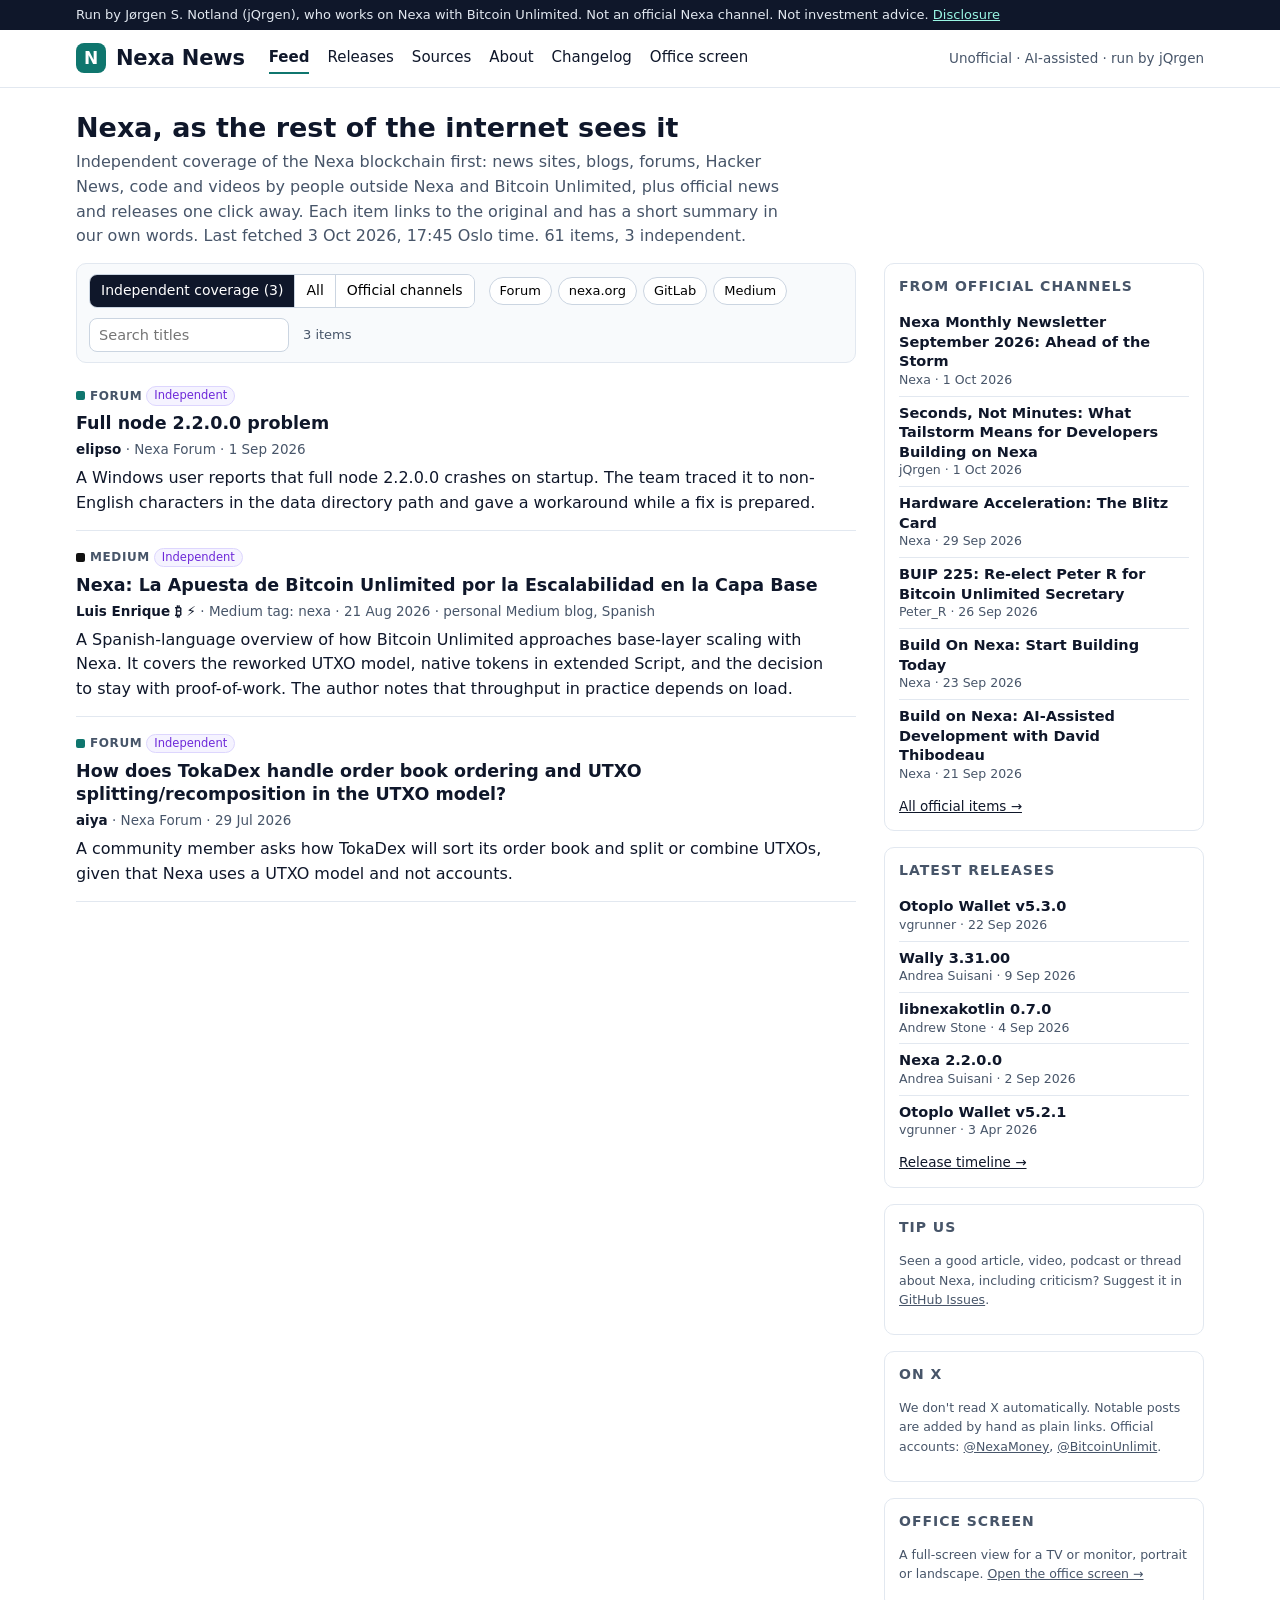
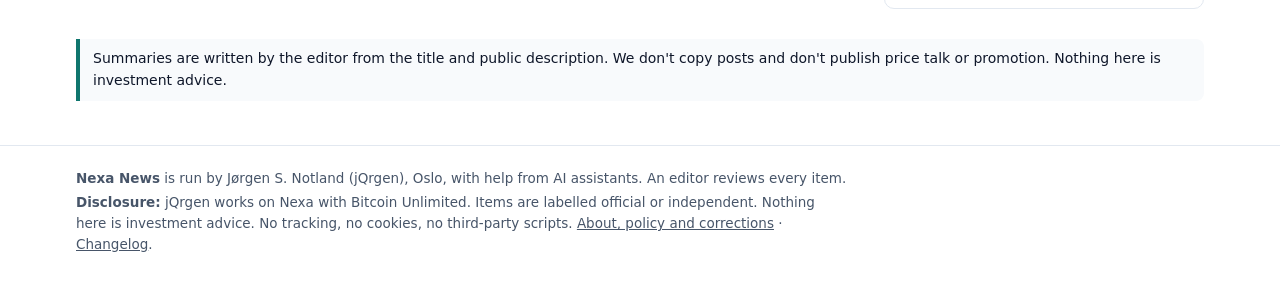
==== commit eb7b8650: "Publish 2026-10-03 17:48 CEST" ====
--- a/index.html
+++ b/index.html
@@ -9,19 +9,20 @@
 <header class="site"><div class="wrap"><a class="brand" href="./"><span class="logo" aria-hidden="true">N</span>Nexa News</a>
 <nav class="main" aria-label="Main"><a href="" aria-current=page>Feed</a><a href="releases/">Releases</a><a href="sources/">Sources</a><a href="about/">About</a><a href="changelog/">Changelog</a><a href="screen/">Office screen</a></nav><span class="tagline">Unofficial · AI-assisted · run by jQrgen</span></div></header>
 <main id="main" class="wrap">
-<h1>Everything public about Nexa, in one place</h1>
-<p class="lead">News, forum posts, articles, releases and independent coverage of the Nexa blockchain, Wally Wallet, Otoplo, Rostrum and Build On Nexa. Each item links to the original and has a short summary in our own words. Last fetched 3 Oct 2026, 17:29 Oslo time. 61 items.</p>
+<h1>Nexa, as the rest of the internet sees it</h1>
+<p class="lead">Independent coverage of the Nexa blockchain first: news sites, blogs, forums, Hacker News, code and videos by people outside Nexa and Bitcoin Unlimited, plus official news and releases one click away. Each item links to the original and has a short summary in our own words. Last fetched 3 Oct 2026, 17:45 Oslo time. 61 items, 3 independent.</p>
 <div class="layout"><div>
 <div class="toolbar" role="group" aria-label="Filter the feed">
-<div class="seg" role="group" aria-label="Category"><button type="button" data-cat="" aria-pressed="true">All</button><button type="button" data-cat="official" aria-pressed="false">Official</button><button type="button" data-cat="independent" aria-pressed="false">Independent coverage</button></div>
+<div class="seg" role="group" aria-label="Category"><button type="button" data-cat="independent" aria-pressed="true">Independent coverage (3)</button><button type="button" data-cat="all" aria-pressed="false">All</button><button type="button" data-cat="official" aria-pressed="false">Official channels</button></div>
 <div class="chips" role="group" aria-label="Platform"><button type="button" class="chip" data-platform="forum" aria-pressed="false">Forum</button><button type="button" class="chip" data-platform="blog" aria-pressed="false">nexa.org</button><button type="button" class="chip" data-platform="gitlab" aria-pressed="false">GitLab</button><button type="button" class="chip" data-platform="medium" aria-pressed="false">Medium</button></div>
 <input type="search" id="q" placeholder="Search titles" aria-label="Search titles"><span id="count" aria-live="polite"></span></div>
 <ol class="feed" id="feed"><li class="item" data-p="forum" data-c="official"><div><span class="pf pf-forum"><i aria-hidden="true"></i>Forum</span><span class="badge off">Official</span></div><h3><a href="https://forum.nexa.org/t/nexa-monthly-newsletter-september-2026-ahead-of-the-storm/1759" rel="noopener noreferrer" target="_blank">Nexa Monthly Newsletter September 2026: Ahead of the Storm</a></h3><div class="meta"><b>Nexa</b> · Nexa Forum · <time datetime="2026-10-01T20:00:04+00:00">1 Oct 2026</time></div><p class="sum">The September newsletter recaps the release of full node 2.2.0.0, which prepares the network for Tailstorm, and the launch of AI skills alongside a Starter App for building Nexa apps with a wallet already wired in.</p></li><li class="item" data-p="medium" data-c="official"><div><span class="pf pf-medium"><i aria-hidden="true"></i>Medium</span><span class="badge off">Official</span></div><h3><a href="https://jqrgen.medium.com/seconds-not-minutes-what-tailstorm-means-for-developers-building-on-nexa-741c166935a9" rel="noopener noreferrer" target="_blank">Seconds, Not Minutes: What Tailstorm Means for Developers Building on Nexa</a></h3><div class="meta"><b>jQrgen</b> · jQrgen on Medium · <time datetime="2026-10-01T15:46:17+00:00">1 Oct 2026</time></div><p class="sum">jQrgen, who runs this site, writes about how Tailstorm&#x27;s subblocks should cut confirmation times from minutes to seconds, which matters most for checkouts, point of sale and token apps.</p></li><li class="item" data-p="forum" data-c="official"><div><span class="pf pf-forum"><i aria-hidden="true"></i>Forum</span><span class="badge off">Official</span></div><h3><a href="https://forum.nexa.org/t/hardware-acceleration-the-blitz-card/1758" rel="noopener noreferrer" target="_blank">Hardware Acceleration: The Blitz Card</a></h3><div class="meta"><b>Nexa</b> · Nexa Forum · <time datetime="2026-09-29T15:00:03+00:00">29 Sep 2026</time></div><p class="sum">The fourth article in the hardware series introduces Blitz, a card designed by chief scientist Peter Rizun that checks digital signatures in hardware and is now running as a prototype.</p></li><li class="item" data-p="forum" data-c="official"><div><span class="pf pf-forum"><i aria-hidden="true"></i>Forum</span><span class="badge off">Official</span></div><h3><a href="https://forum.bitcoinunlimited.info/t/buip-225-re-elect-peter-r-for-bitcoin-unlimited-secretary/666" rel="noopener noreferrer" target="_blank">BUIP 225: Re-elect Peter R for Bitcoin Unlimited Secretary</a></h3><div class="meta"><b>Peter_R</b> · Bitcoin Unlimited Forum · <time datetime="2026-09-26T03:03:44+00:00">26 Sep 2026</time></div><p class="sum">Peter Rizun puts himself forward for another two-year term as Bitcoin Unlimited secretary, the role that oversees how BU&#x27;s funds are managed.</p></li><li class="item" data-p="forum" data-c="official"><div><span class="pf pf-forum"><i aria-hidden="true"></i>Forum</span><span class="badge off">Official</span></div><h3><a href="https://forum.nexa.org/t/build-on-nexa-start-building-today/1755" rel="noopener noreferrer" target="_blank">Build On Nexa: Start Building Today</a></h3><div class="meta"><b>Nexa</b> · Nexa Forum · <time datetime="2026-09-23T20:00:05+00:00">23 Sep 2026</time></div><p class="sum">Build On Nexa, the developer onboarding site, has reorganised its docs and SDK sections and refreshed its design, with TypeScript, Kotlin and soon Python covered.</p></li><li class="item" data-p="gitlab" data-c="official"><div><span class="pf pf-gitlab"><i aria-hidden="true"></i>GitLab</span><span class="badge off">Official</span></div><h3><a href="https://gitlab.com/nexa/otoplo/otoplo-wallet/-/releases/v5.3.0" rel="noopener noreferrer" target="_blank">Otoplo Wallet v5.3.0</a></h3><div class="meta"><b>vgrunner</b> · Otoplo Wallet releases (GitLab) · <time datetime="2026-09-22T17:44:42+00:00">22 Sep 2026</time></div><p class="sum">Otoplo Wallet 5.3.0 adds an option to refresh vault balances when the amounts shown are missing or wrong.</p></li><li class="item" data-p="forum" data-c="official"><div><span class="pf pf-forum"><i aria-hidden="true"></i>Forum</span><span class="badge off">Official</span></div><h3><a href="https://forum.nexa.org/t/build-on-nexa-ai-assisted-development-with-david-thibodeau/1753" rel="noopener noreferrer" target="_blank">Build on Nexa: AI-Assisted Development with David Thibodeau</a></h3><div class="meta"><b>Nexa</b> · Nexa Forum · <time datetime="2026-09-21T08:00:02+00:00">21 Sep 2026</time></div><p class="sum">David Thibodeau walks through Nexa&#x27;s AI-assisted development tools and AI skills, aimed at helping both experienced and less technical builders create Nexa apps.</p></li><li class="item" data-p="forum" data-c="official"><div><span class="pf pf-forum"><i aria-hidden="true"></i>Forum</span><span class="badge off">Official</span></div><h3><a href="https://forum.nexa.org/t/nexa-september-highlights-full-node-2-2-0-0-released/1752" rel="noopener noreferrer" target="_blank">Nexa September Highlights: Full-Node 2.2.0.0 Released</a></h3><div class="meta"><b>Nexa</b> · Nexa Forum · <time datetime="2026-09-19T20:00:03+00:00">19 Sep 2026</time></div><p class="sum">The September highlights centre on full node 2.2.0.0 and explain the planned Tailstorm design, with summary blocks about every two minutes and subblocks about every three seconds.</p></li><li class="item" data-p="forum" data-c="official"><div><span class="pf pf-forum"><i aria-hidden="true"></i>Forum</span><span class="badge off">Official</span></div><h3><a href="https://forum.nexa.org/t/monthly-development-updates-august-2026/1751" rel="noopener noreferrer" target="_blank">Monthly Development Updates: August 2026</a></h3><div class="meta"><b>Nexa</b> · Nexa Forum · <time datetime="2026-09-15T20:00:04+00:00">15 Sep 2026</time></div><p class="sum">August&#x27;s development report covers the full node 2.2.0.0 release, progress toward activating Tailstorm, and work on smart contract tooling, wallets and the explorer.</p></li><li class="item" data-p="forum" data-c="official"><div><span class="pf pf-forum"><i aria-hidden="true"></i>Forum</span><span class="badge off">Official</span></div><h3><a href="https://forum.nexa.org/t/tailstorm-directed-acyclic-graph-dag-combined-with-traditional-blockchain/1750" rel="noopener noreferrer" target="_blank">Tailstorm: Directed Acyclic Graph (DAG) Combined With Traditional Blockchain</a></h3><div class="meta"><b>Nexa</b> · Nexa Forum · <time datetime="2026-09-14T10:00:02+00:00">14 Sep 2026</time></div><p class="sum">An explainer on Tailstorm, Nexa&#x27;s planned upgrade that combines a short-lived DAG of subblocks with a traditional blockchain to get transactions mined within seconds.</p></li><li class="item" data-p="medium" data-c="official"><div><span class="pf pf-medium"><i aria-hidden="true"></i>Medium</span><span class="badge off">Official</span></div><h3><a href="https://medium.com/keeping-stock/nexa-is-13-000-more-energy-efficient-than-bitcoin-0afe18ef14a7" rel="noopener noreferrer" target="_blank">Nexa is 13,000× more energy efficient than Bitcoin</a></h3><div class="meta"><b>jQrgen</b> · jQrgen on Medium · <time datetime="2026-09-12T00:20:52+00:00">12 Sep 2026</time></div><p class="sum">jQrgen, who runs this site, compares energy use per transaction for Bitcoin and Nexa at the same network consumption and argues Nexa&#x27;s throughput makes it about 13,000 times more efficient. That figure is his own calculation using benchmarked and projected throughput.</p></li><li class="item" data-p="forum" data-c="official"><div><span class="pf pf-forum"><i aria-hidden="true"></i>Forum</span><span class="badge off">Official</span></div><h3><a href="https://forum.nexa.org/t/scaling-by-circuit/1749" rel="noopener noreferrer" target="_blank">Scaling By Circuit</a></h3><div class="meta"><b>Nexa</b> · Nexa Forum · <time datetime="2026-09-09T20:00:06+00:00">9 Sep 2026</time></div><p class="sum">The third article in the hardware series explains how the circuit-based validation engine can scale, building on Peter Rizun&#x27;s talk in Sydney.</p></li><li class="item" data-p="gitlab" data-c="official"><div><span class="pf pf-gitlab"><i aria-hidden="true"></i>GitLab</span><span class="badge off">Official</span></div><h3><a href="https://gitlab.com/wallywallet/wallet/-/releases/release-3.31.00" rel="noopener noreferrer" target="_blank">Wally 3.31.00</a></h3><div class="meta"><b>Andrea Suisani</b> · Wally Wallet releases (GitLab) · <time datetime="2026-09-09T08:23:27+00:00">9 Sep 2026</time></div><p class="sum">Wally Wallet 3.31.00 publishes its docs to GitLab Pages and adds support for converting balances into more fiat currencies.</p></li><li class="item" data-p="gitlab" data-c="official"><div><span class="pf pf-gitlab"><i aria-hidden="true"></i>GitLab</span><span class="badge off">Official</span></div><h3><a href="https://gitlab.com/nexa/libnexakotlin/-/releases/release-0.7.0" rel="noopener noreferrer" target="_blank">libnexakotlin 0.7.0</a></h3><div class="meta"><b>Andrew Stone</b> · libnexakotlin releases (GitLab) · <time datetime="2026-09-04T17:47:12+00:00">4 Sep 2026</time></div><p class="sum">libnexakotlin 0.7.0 moves to the AGP 9 Kotlin Multiplatform library structure and rebuilds a wallet database that can&#x27;t be opened.</p></li><li class="item" data-p="forum" data-c="official"><div><span class="pf pf-forum"><i aria-hidden="true"></i>Forum</span><span class="badge off">Official</span></div><h3><a href="https://forum.bitcoinunlimited.info/t/announcing-the-next-bu-vote-9-to-14-october-2026/665" rel="noopener noreferrer" target="_blank">### Announcing the next BU Vote: 9 to 14 October 2026 ###</a></h3><div class="meta"><b>solex</b> · Bitcoin Unlimited Forum · <time datetime="2026-09-03T06:13:04+00:00">3 Sep 2026</time></div><p class="sum">Bitcoin Unlimited announces its next member vote on proposals (BUIPs), running from 9 to 14 October 2026 and recorded using the VotePeer app.</p></li><li class="item" data-p="forum" data-c="official"><div><span class="pf pf-forum"><i aria-hidden="true"></i>Forum</span><span class="badge off">Official</span></div><h3><a href="https://forum.bitcoinunlimited.info/t/advance-notice-candidate-applications-for-bu-secretary-oct-2026-28/664" rel="noopener noreferrer" target="_blank">Advance notice: Candidate Applications for BU Secretary Oct 2026-28</a></h3><div class="meta"><b>solex</b> · Bitcoin Unlimited Forum · <time datetime="2026-09-03T06:01:52+00:00">3 Sep 2026</time></div><p class="sum">Bitcoin Unlimited gives advance notice that the secretary post is up for election, and candidates need to submit a BUIP before the October vote.</p></li><li class="item" data-p="forum" data-c="official"><div><span class="pf pf-forum"><i aria-hidden="true"></i>Forum</span><span class="badge off">Official</span></div><h3><a href="https://forum.nexa.org/t/nexa-full-node-2-2-0-0-the-final-checkpoint-before-the-tailstorm/1742" rel="noopener noreferrer" target="_blank">Nexa Full-Node 2.2.0.0: The Final Checkpoint Before The Tailstorm</a></h3><div class="meta"><b>Nexa</b> · Nexa Forum · <time datetime="2026-09-02T13:40:17+00:00">2 Sep 2026</time></div><p class="sum">The Nexa team announces full node 2.2.0.0, a preparatory release that includes the Tailstorm code, and asks everyone who runs a node to upgrade before the hard fork.</p></li><li class="item" data-p="gitlab" data-c="official"><div><span class="pf pf-gitlab"><i aria-hidden="true"></i>GitLab</span><span class="badge off">Official</span></div><h3><a href="https://gitlab.com/nexa/nexa/-/releases/nexa2.2.0.0" rel="noopener noreferrer" target="_blank">Nexa 2.2.0.0</a></h3><div class="meta"><b>Andrea Suisani</b> · Nexa full node releases (GitLab) · <time datetime="2026-09-01T22:00:00+00:00">2 Sep 2026</time></div><p class="sum">The GitLab release page for Nexa full node 2.2.0.0 has signed binaries for Linux, ARM, macOS and Windows.</p></li><li class="item" data-p="forum" data-c="independent"><div><span class="pf pf-forum"><i aria-hidden="true"></i>Forum</span><span class="badge ind">Independent</span></div><h3><a href="https://forum.nexa.org/t/full-node-2-2-0-0-problem/1741" rel="noopener noreferrer" target="_blank">Full node 2.2.0.0 problem</a></h3><div class="meta"><b>elipso</b> · Nexa Forum · <time datetime="2026-09-01T20:15:08+00:00">1 Sep 2026</time></div><p class="sum">A Windows user reports that full node 2.2.0.0 crashes on startup. The team traced it to non-English characters in the data directory path and gave a workaround while a fix is prepared.</p></li><li class="item" data-p="forum" data-c="official"><div><span class="pf pf-forum"><i aria-hidden="true"></i>Forum</span><span class="badge off">Official</span></div><h3><a href="https://forum.nexa.org/t/nexa-monthly-newsletter-august-2026-redesign-of-the-mining-puzzle/1740" rel="noopener noreferrer" target="_blank">Nexa Monthly Newsletter August 2026: Redesign of the Mining Puzzle</a></h3><div class="meta"><b>Nexa</b> · Nexa Forum · <time datetime="2026-09-01T20:00:04+00:00">1 Sep 2026</time></div><p class="sum">The August newsletter covers the launch of NexaPoW 2.0, Andrew Clifford&#x27;s explanation of Nexa&#x27;s architecture, and progress on a hardware node that validates signatures.</p></li><li class="item" data-p="forum" data-c="official"><div><span class="pf pf-forum"><i aria-hidden="true"></i>Forum</span><span class="badge off">Official</span></div><h3><a href="https://forum.nexa.org/t/nexa-the-art-of-building-a-blockchain/1739" rel="noopener noreferrer" target="_blank">Nexa: The Art of Building a Blockchain</a></h3><div class="meta"><b>Nexa</b> · Nexa Forum · <time datetime="2026-08-31T08:00:02+00:00">31 Aug 2026</time></div><p class="sum">A non-technical look back at the people and ideas behind Bitcoin Unlimited and Nexa, from the early BitcoinTalk days onward.</p></li><li class="item" data-p="forum" data-c="official"><div><span class="pf pf-forum"><i aria-hidden="true"></i>Forum</span><span class="badge off">Official</span></div><h3><a href="https://forum.nexa.org/t/wally-wallet-the-web3-login-that-killed-the-browser-plugin/1737" rel="noopener noreferrer" target="_blank">Wally Wallet: The Web3 Login That Killed the Browser Plugin</a></h3><div class="meta"><b>Wally</b> · Nexa Forum · <time datetime="2026-08-25T12:20:38+00:00">25 Aug 2026</time></div><p class="sum">This post explains how Wally Wallet lets users log in to web apps and approve each action from their phone, instead of relying on a browser plugin.</p></li><li class="item" data-p="forum" data-c="official"><div><span class="pf pf-forum"><i aria-hidden="true"></i>Forum</span><span class="badge off">Official</span></div><h3><a href="https://forum.nexa.org/t/the-cellular-automaton-inside-nexas-next-proof-of-work/1733" rel="noopener noreferrer" target="_blank">The Cellular Automaton: Inside Nexa&#x27;s Next Proof-of-Work</a></h3><div class="meta"><b>Nexa</b> · Nexa Forum · <time datetime="2026-08-21T20:00:07+00:00">21 Aug 2026</time></div><p class="sum">An explainer on the cellular automaton planned for NexaPoW 2.0, Nexa&#x27;s redesigned proof-of-work algorithm.</p></li><li class="item" data-p="medium" data-c="independent"><div><span class="pf pf-medium"><i aria-hidden="true"></i>Medium</span><span class="badge ind">Independent</span></div><h3><a href="https://medium.com/@0xluis.enrique/nexa-la-apuesta-de-bitcoin-unlimited-por-la-escalabilidad-en-la-capa-base-949e3d8f98ce" rel="noopener noreferrer" target="_blank">Nexa: La Apuesta de Bitcoin Unlimited por la Escalabilidad en la Capa Base</a></h3><div class="meta"><b>Luis Enrique ₿ ⚡️</b> · Medium tag: nexa · <time datetime="2026-08-21T19:41:11+00:00">21 Aug 2026</time> · <span title="Who runs this outlet">personal Medium blog, Spanish</span></div><p class="sum">A Spanish-language overview of how Bitcoin Unlimited approaches base-layer scaling with Nexa. It covers the reworked UTXO model, native tokens in extended Script, and the decision to stay with proof-of-work. The author notes that throughput in practice depends on load.</p></li><li class="item" data-p="forum" data-c="official"><div><span class="pf pf-forum"><i aria-hidden="true"></i>Forum</span><span class="badge off">Official</span></div><h3><a href="https://forum.nexa.org/t/monthly-development-updates-july-2026/1732" rel="noopener noreferrer" target="_blank">Monthly Development Updates: July 2026</a></h3><div class="meta"><b>Nexa</b> · Nexa Forum · <time datetime="2026-08-18T08:00:04+00:00">18 Aug 2026</time></div><p class="sum">July&#x27;s development report covers more than 100 merges across 13 repositories, led by Tailstorm testing and hardening, plus explorer, vault and SDK work.</p></li><li class="item" data-p="forum" data-c="official"><div><span class="pf pf-forum"><i aria-hidden="true"></i>Forum</span><span class="badge off">Official</span></div><h3><a href="https://forum.nexa.org/t/nexa-august-highlights-nexapow-2-0-introduced/1731" rel="noopener noreferrer" target="_blank">Nexa August Highlights: NexaPoW 2.0 Introduced</a></h3><div class="meta"><b>Nexa</b> · Nexa Forum · <time datetime="2026-08-13T08:00:01+00:00">13 Aug 2026</time></div><p class="sum">The August highlights introduce NexaPoW 2.0, described by Bitcoin Unlimited president Andrew Clifford as proof-of-work that is indirectly useful to the network.</p></li><li class="item" data-p="forum" data-c="official"><div><span class="pf pf-forum"><i aria-hidden="true"></i>Forum</span><span class="badge off">Official</span></div><h3><a href="https://forum.nexa.org/t/a-node-made-of-wires/1730" rel="noopener noreferrer" target="_blank">A Node Made of Wires</a></h3><div class="meta"><b>Nexa</b> · Nexa Forum · <time datetime="2026-08-11T08:00:04+00:00">11 Aug 2026</time></div><p class="sum">Part two of the hardware series explains how Peter Rizun is building a Nexa node entirely out of basic logic gates and wires.</p></li><li class="item" data-p="forum" data-c="official"><div><span class="pf pf-forum"><i aria-hidden="true"></i>Forum</span><span class="badge off">Official</span></div><h3><a href="https://forum.nexa.org/t/rethinking-proof-of-work-understanding-nexas-architecture-with-andrew-clifford/1729" rel="noopener noreferrer" target="_blank">Rethinking Proof of Work: Understanding Nexa&#x27;s Architecture with Andrew Clifford</a></h3><div class="meta"><b>Nexa</b> · Nexa Forum · <time datetime="2026-08-03T07:01:52+00:00">3 Aug 2026</time></div><p class="sum">In a webinar with EvolveH3r, Bitcoin Unlimited president Andrew Clifford explains how proof-of-work came about, how Nexa&#x27;s coin issuance works, and what it takes to run a node or mine.</p></li><li class="item" data-p="forum" data-c="official"><div><span class="pf pf-forum"><i aria-hidden="true"></i>Forum</span><span class="badge off">Official</span></div><h3><a href="https://forum.nexa.org/t/nexa-monthly-newsletter-july-2026-hardware-acceleration/1728" rel="noopener noreferrer" target="_blank">Nexa Monthly Newsletter July 2026: Hardware Acceleration</a></h3><div class="meta"><b>Nexa</b> · Nexa Forum · <time datetime="2026-08-01T20:02:04+00:00">1 Aug 2026</time></div><p class="sum">The July newsletter leads with the Blitz hardware acceleration project and the start of an article series about it, along with a recap of the 4th anniversary.</p></li><li class="item" data-p="forum" data-c="official"><div><span class="pf pf-forum"><i aria-hidden="true"></i>Forum</span><span class="badge off">Official</span></div><h3><a href="https://forum.nexa.org/t/wally-wallet-peer-to-peer-offers/1726" rel="noopener noreferrer" target="_blank">Wally Wallet: Peer-to-Peer Offers</a></h3><div class="meta"><b>Wally</b> · Nexa Forum · <time datetime="2026-07-30T19:37:57+00:00">30 Jul 2026</time></div><p class="sum">Wally Wallet&#x27;s peer-to-peer offers let users sell tokens or NFTs for NEXA through a shareable link or QR code, settled in a single atomic transaction with no exchange in between.</p></li><li class="item" data-p="forum" data-c="independent"><div><span class="pf pf-forum"><i aria-hidden="true"></i>Forum</span><span class="badge ind">Independent</span></div><h3><a href="https://forum.nexa.org/t/how-does-tokadex-handle-order-book-ordering-and-utxo-splitting-recomposition-in-the-utxo-model/1725" rel="noopener noreferrer" target="_blank">How does TokaDex handle order book ordering and UTXO splitting/recomposition in the UTXO model?</a></h3><div class="meta"><b>aiya</b> · Nexa Forum · <time datetime="2026-07-29T08:10:12+00:00">29 Jul 2026</time></div><p class="sum">A community member asks how TokaDex will sort its order book and split or combine UTXOs, given that Nexa uses a UTXO model and not accounts.</p></li><li class="item" data-p="forum" data-c="official"><div><span class="pf pf-forum"><i aria-hidden="true"></i>Forum</span><span class="badge off">Official</span></div><h3><a href="https://forum.nexa.org/t/why-nexa-builds-hardware/1723" rel="noopener noreferrer" target="_blank">Why Nexa Builds Hardware</a></h3><div class="meta"><b>Nexa</b> · Nexa Forum · <time datetime="2026-07-27T20:00:02+00:00">27 Jul 2026</time></div><p class="sum">The first article in the hardware series explains why Nexa is building Blitz, a chip that verifies signatures to remove the main computing bottleneck in scaling.</p></li><li class="item" data-p="forum" data-c="official"><div><span class="pf pf-forum"><i aria-hidden="true"></i>Forum</span><span class="badge off">Official</span></div><h3><a href="https://forum.nexa.org/t/nexa-4th-anniversary-spaces-with-andrew-stone-andrea-suisani-and-david-thibodeau/1722" rel="noopener noreferrer" target="_blank">Nexa 4th Anniversary Spaces with Andrew Stone, Andrea Suisani and David Thibodeau</a></h3><div class="meta"><b>Nexa</b> · Nexa Forum · <time datetime="2026-07-23T09:00:02+00:00">23 Jul 2026</time></div><p class="sum">A recap of the 4th anniversary Spaces on X, where Andrew Stone, Andrea Suisani and David Thibodeau looked back on four years of Nexa and its first halving.</p></li><li class="item" data-p="forum" data-c="official"><div><span class="pf pf-forum"><i aria-hidden="true"></i>Forum</span><span class="badge off">Official</span></div><h3><a href="https://forum.nexa.org/t/monthly-development-updates-june-2026/1721" rel="noopener noreferrer" target="_blank">Monthly Development Updates: June 2026</a></h3><div class="meta"><b>Nexa</b> · Nexa Forum · <time datetime="2026-07-21T20:00:03+00:00">21 Jul 2026</time></div><p class="sum">June&#x27;s development report covers the second hard fork being split into smaller reviewable pieces, a busy month for the explorer, the Nexa Warriors contract suite and time-lock vaults.</p></li><li class="item" data-p="forum" data-c="official"><div><span class="pf pf-forum"><i aria-hidden="true"></i>Forum</span><span class="badge off">Official</span></div><h3><a href="https://forum.nexa.org/t/nexa-explorer-new-features/1719" rel="noopener noreferrer" target="_blank">Nexa Explorer: New Features</a></h3><div class="meta"><b>Nexa</b> · Nexa Forum · <time datetime="2026-07-19T20:00:03+00:00">19 Jul 2026</time></div><p class="sum">The Nexa Explorer gets a refreshed front page, transaction pages that work on phones, and the option to self-host it with a single command.</p></li><li class="item" data-p="forum" data-c="official"><div><span class="pf pf-forum"><i aria-hidden="true"></i>Forum</span><span class="badge off">Official</span></div><h3><a href="https://forum.nexa.org/t/nexscript-playground-upgrades/1716" rel="noopener noreferrer" target="_blank">NexScript Playground Upgrades</a></h3><div class="meta"><b>Nexa</b> · Nexa Forum · <time datetime="2026-07-17T20:30:02+00:00">17 Jul 2026</time></div><p class="sum">The NexScript Playground now has a full code editor and five example contracts that can be written, tested and run against the network from the browser.</p></li><li class="item" data-p="forum" data-c="official"><div><span class="pf pf-forum"><i aria-hidden="true"></i>Forum</span><span class="badge off">Official</span></div><h3><a href="https://forum.nexa.org/t/nexa-july-highlights-a-layer-of-ownership/1713" rel="noopener noreferrer" target="_blank">Nexa July Highlights: A Layer of Ownership</a></h3><div class="meta"><b>Nexa</b> · Nexa Forum · <time datetime="2026-07-15T20:00:03+00:00">15 Jul 2026</time></div><p class="sum">The July highlights cover Nexa&#x27;s pitch for on-chain gaming ownership and an updated development roadmap for 2026 and part of 2027.</p></li><li class="item" data-p="forum" data-c="official"><div><span class="pf pf-forum"><i aria-hidden="true"></i>Forum</span><span class="badge off">Official</span></div><h3><a href="https://forum.nexa.org/t/moving-beyond-centralized-gaming-nexa-blockchain-with-steven-van-den-meiracker/1712" rel="noopener noreferrer" target="_blank">Moving Beyond Centralized Gaming: Nexa Blockchain with Steven van den Meiracker</a></h3><div class="meta"><b>Nexa</b> · Nexa Forum · <time datetime="2026-07-10T09:00:24+00:00">10 Jul 2026</time></div><p class="sum">In a webinar with EvolveH3r, Steven van den Meiracker presents Nexa for gaming and demos Nexa Warriors, an on-chain card game in development.</p></li><li class="item" data-p="forum" data-c="official"><div><span class="pf pf-forum"><i aria-hidden="true"></i>Forum</span><span class="badge off">Official</span></div><h3><a href="https://forum.nexa.org/t/an-artifact-of-the-4th-nexa-anniversary/1711" rel="noopener noreferrer" target="_blank">An Artifact of the 4th Nexa Anniversary</a></h3><div class="meta"><b>Nexa</b> · Nexa Forum · <time datetime="2026-07-07T20:00:03+00:00">7 Jul 2026</time></div><p class="sum">To mark Nexa&#x27;s 4th anniversary on 21 June 2026, the team sent a limited commemorative NFT to listeners of its Spaces on X.</p></li><li class="item" data-p="gitlab" data-c="official"><div><span class="pf pf-gitlab"><i aria-hidden="true"></i>GitLab</span><span class="badge off">Official</span></div><h3><a href="https://gitlab.com/nexa/otoplo/otoplo-wallet/-/releases/v5.2.1" rel="noopener noreferrer" target="_blank">Otoplo Wallet v5.2.1</a></h3><div class="meta"><b>vgrunner</b> · Otoplo Wallet releases (GitLab) · <time datetime="2026-04-03T08:09:06+00:00">3 Apr 2026</time></div><p class="sum">Otoplo Wallet 5.2.1 speeds up wallet key discovery for faster syncing.</p></li><li class="item" data-p="gitlab" data-c="official"><div><span class="pf pf-gitlab"><i aria-hidden="true"></i>GitLab</span><span class="badge off">Official</span></div><h3><a href="https://gitlab.com/nexa/rostrum/-/releases/v14.0.1" rel="noopener noreferrer" target="_blank">Rostrum 14.0.1</a></h3><div class="meta"><b>Dagur Valberg Johannsson</b> · Rostrum releases (GitLab) · <time datetime="2026-04-03T06:35:54+00:00">3 Apr 2026</time></div><p class="sum">Rostrum 14.0.1 fixes a broken lock file and updates dependencies.</p></li><li class="item" data-p="gitlab" data-c="official"><div><span class="pf pf-gitlab"><i aria-hidden="true"></i>GitLab</span><span class="badge off">Official</span></div><h3><a href="https://gitlab.com/nexa/rostrum/-/releases/v14.0.0" rel="noopener noreferrer" target="_blank">Rostrum 14.0.0</a></h3><div class="meta"><b>Dagur Valberg Johannsson</b> · Rostrum releases (GitLab) · <time datetime="2026-03-30T07:24:43+00:00">30 Mar 2026</time></div><p class="sum">Rostrum 14.0.0, the Electrum server for Nexa, adds new RPCs and opt-in protocol editions. It also needs a full reindex because of a new database layout.</p></li><li class="item" data-p="gitlab" data-c="official"><div><span class="pf pf-gitlab"><i aria-hidden="true"></i>GitLab</span><span class="badge off">Official</span></div><h3><a href="https://gitlab.com/nexa/otoplo/otoplo-wallet/-/releases/v5.2.0" rel="noopener noreferrer" target="_blank">Otoplo Wallet v5.2.0</a></h3><div class="meta"><b>vgrunner</b> · Otoplo Wallet releases (GitLab) · <time datetime="2026-03-23T17:56:53+00:00">23 Mar 2026</time></div><p class="sum">Otoplo Wallet 5.2.0 adds a notification centre for wallet updates and dapp requests, along with faster wallet scanning.</p></li><li class="item" data-p="blog" data-c="official"><div><span class="pf pf-blog"><i aria-hidden="true"></i>nexa.org</span><span class="badge off">Official</span></div><h3><a href="https://nexa.org/articles-database/newsletter-january-2026" rel="noopener noreferrer" target="_blank">Nexa Monthly Newsletter January 2026: The Chapter of Acceleration</a></h3><div class="meta"><b>Nexa</b> · nexa.org blog · <time datetime="2026-02-01T12:00:00+00:00">1 Feb 2026</time></div><p class="sum">The January newsletter looks at the planned hard fork, protocol work and ecosystem projects for 2026, plus Nexa&#x27;s sponsorship of Bitcoin MENA in Abu Dhabi.</p></li><li class="item" data-p="blog" data-c="official"><div><span class="pf pf-blog"><i aria-hidden="true"></i>nexa.org</span><span class="badge off">Official</span></div><h3><a href="https://nexa.org/articles-database/newsletter-december-2025" rel="noopener noreferrer" target="_blank">Nexa Monthly Newsletter December 2025: Scalability, Reliability, and Programmability</a></h3><div class="meta"><b>Nexa</b> · nexa.org blog · <time datetime="2026-01-01T12:00:00+00:00">1 Jan 2026</time></div><p class="sum">The December newsletter wraps up 2025 with development progress, team growth and plans for 2026.</p></li><li class="item" data-p="gitlab" data-c="official"><div><span class="pf pf-gitlab"><i aria-hidden="true"></i>GitLab</span><span class="badge off">Official</span></div><h3><a href="https://gitlab.com/nexa/otoplo/otoplo-wallet/-/releases/v5.1.0" rel="noopener noreferrer" target="_blank">Otoplo Wallet v5.1.0</a></h3><div class="meta"><b>vgrunner</b> · Otoplo Wallet releases (GitLab) · <time datetime="2025-12-06T17:50:23+00:00">6 Dec 2025</time></div><p class="sum">Otoplo Wallet 5.1.0 redesigns every page and dialog with a consistent style and improves performance.</p></li><li class="item" data-p="blog" data-c="official"><div><span class="pf pf-blog"><i aria-hidden="true"></i>nexa.org</span><span class="badge off">Official</span></div><h3><a href="https://nexa.org/articles-database/newsletter-november-2025" rel="noopener noreferrer" target="_blank">Nexa Monthly Newsletter November 2025: Ten Years of Bitcoin Unlimited</a></h3><div class="meta"><b>Nexa</b> · nexa.org blog · <time datetime="2025-12-01T12:00:00+00:00">1 Dec 2025</time></div><p class="sum">The November newsletter marks ten years of Bitcoin Unlimited and covers conference appearances, governance updates and wallet and tooling progress.</p></li><li class="item" data-p="gitlab" data-c="official"><div><span class="pf pf-gitlab"><i aria-hidden="true"></i>GitLab</span><span class="badge off">Official</span></div><h3><a href="https://gitlab.com/nexa/otoplo/otoplo-wallet/-/releases/v5.0.0" rel="noopener noreferrer" target="_blank">Otoplo Wallet v5.0.0</a></h3><div class="meta"><b>vgrunner</b> · Otoplo Wallet releases (GitLab) · <time datetime="2025-11-22T21:55:13+00:00">22 Nov 2025</time></div><p class="sum">Otoplo Wallet 5.0.0 is a major release with a redesigned connection to the blockchain for real-time transaction updates.</p></li><li class="item" data-p="blog" data-c="official"><div><span class="pf pf-blog"><i aria-hidden="true"></i>nexa.org</span><span class="badge off">Official</span></div><h3><a href="https://nexa.org/articles-database/newsletter-october-2025" rel="noopener noreferrer" target="_blank">Nexa Monthly Newsletter October 2025: Breaking New Ground by Empowering Builders</a></h3><div class="meta"><b>Nexa</b> · nexa.org blog · <time datetime="2025-11-01T12:00:00+00:00">1 Nov 2025</time></div><p class="sum">The October newsletter covers Andrew Stone at Boston Blockchain Week, new builder programmes and other community events.</p></li><li class="item" data-p="gitlab" data-c="official"><div><span class="pf pf-gitlab"><i aria-hidden="true"></i>GitLab</span><span class="badge off">Official</span></div><h3><a href="https://gitlab.com/nexa/otoplo/otoplo-wallet/-/releases/v4.2.1" rel="noopener noreferrer" target="_blank">Otoplo Wallet v4.2.1</a></h3><div class="meta"><b>vgrunner</b> · Otoplo Wallet releases (GitLab) · <time datetime="2025-10-29T18:48:41+00:00">29 Oct 2025</time></div><p class="sum">Otoplo Wallet 4.2.1 fixes failing dapp signing requests and reconnecting on mobile after the app resumes.</p></li><li class="item" data-p="gitlab" data-c="official"><div><span class="pf pf-gitlab"><i aria-hidden="true"></i>GitLab</span><span class="badge off">Official</span></div><h3><a href="https://gitlab.com/nexa/otoplo/otoplo-wallet/-/releases/v4.2.0" rel="noopener noreferrer" target="_blank">Otoplo Wallet v4.2.0</a></h3><div class="meta"><b>vgrunner</b> · Otoplo Wallet releases (GitLab) · <time datetime="2025-10-25T17:53:35+00:00">25 Oct 2025</time></div><p class="sum">Otoplo Wallet 4.2.0 brings dapp connections to mainnet.</p></li><li class="item" data-p="gitlab" data-c="official"><div><span class="pf pf-gitlab"><i aria-hidden="true"></i>GitLab</span><span class="badge off">Official</span></div><h3><a href="https://gitlab.com/nexa/otoplo/otoplo-wallet/-/releases/v4.1.0" rel="noopener noreferrer" target="_blank">Otoplo Wallet v4.1.0</a></h3><div class="meta"><b>vgrunner</b> · Otoplo Wallet releases (GitLab) · <time datetime="2025-10-12T14:29:46+00:00">12 Oct 2025</time></div><p class="sum">Otoplo Wallet 4.1.0 adds dapp connections on testnet and a new QR scanner on mobile.</p></li><li class="item" data-p="gitlab" data-c="official"><div><span class="pf pf-gitlab"><i aria-hidden="true"></i>GitLab</span><span class="badge off">Official</span></div><h3><a href="https://gitlab.com/nexa/nexa/-/releases/nexa2.1.0.0" rel="noopener noreferrer" target="_blank">Nexa 2.1.0.0</a></h3><div class="meta"><b>Andrea Suisani</b> · Nexa full node releases (GitLab) · <time datetime="2025-08-26T22:00:00+00:00">27 Aug 2025</time></div><p class="sum">The GitLab release page for Nexa full node 2.1.0.0 has signed binaries and includes preparatory work for Tailstorm.</p></li><li class="item" data-p="gitlab" data-c="official"><div><span class="pf pf-gitlab"><i aria-hidden="true"></i>GitLab</span><span class="badge off">Official</span></div><h3><a href="https://gitlab.com/nexa/otoplo/otoplo-wallet/-/releases/v4.0.0" rel="noopener noreferrer" target="_blank">Otoplo Wallet v4.0.0</a></h3><div class="meta"><b>vgrunner</b> · Otoplo Wallet releases (GitLab) · <time datetime="2025-08-06T13:40:38+00:00">6 Aug 2025</time></div><p class="sum">Otoplo Wallet 4.0.0 is a major release for mobile and desktop that moves the desktop app to Electron Builder.</p></li><li class="item" data-p="gitlab" data-c="official"><div><span class="pf pf-gitlab"><i aria-hidden="true"></i>GitLab</span><span class="badge off">Official</span></div><h3><a href="https://gitlab.com/nexa/otoplo/otoplo-wallet/-/releases/v3.2.0" rel="noopener noreferrer" target="_blank">Otoplo Wallet v3.2.0</a></h3><div class="meta"><b>vgrunner</b> · Otoplo Wallet releases (GitLab) · <time datetime="2025-07-16T17:57:05+00:00">16 Jul 2025</time></div><p class="sum">Otoplo Wallet 3.2.0 moves tokens and NFTs to the main screen and fixes NFT caching.</p></li><li class="item" data-p="gitlab" data-c="official"><div><span class="pf pf-gitlab"><i aria-hidden="true"></i>GitLab</span><span class="badge off">Official</span></div><h3><a href="https://gitlab.com/nexa/rostrum/-/releases/v12.0.0" rel="noopener noreferrer" target="_blank">Rostrum 12.0.0</a></h3><div class="meta"><b>Dagur Valberg Johannsson</b> · Rostrum releases (GitLab) · <time datetime="2025-04-17T11:36:40+00:00">17 Apr 2025</time></div><p class="sum">Rostrum 12.0.0, the Electrum server used by Nexa wallets, ships with updated dependencies and new binaries.</p></li><li class="item" data-p="gitlab" data-c="official"><div><span class="pf pf-gitlab"><i aria-hidden="true"></i>GitLab</span><span class="badge off">Official</span></div><h3><a href="https://gitlab.com/nexa/otoplo/otoplo-wallet/-/releases/v3.1.0" rel="noopener noreferrer" target="_blank">Otoplo Wallet v3.1.0</a></h3><div class="meta"><b>vgrunner</b> · Otoplo Wallet releases (GitLab) · <time datetime="2025-03-03T21:09:29+00:00">3 Mar 2025</time></div><p class="sum">Otoplo Wallet 3.1.0 adds support for NRC-1 tokens and Nebula NRC-3 NFTs.</p></li><li class="item" data-p="gitlab" data-c="official"><div><span class="pf pf-gitlab"><i aria-hidden="true"></i>GitLab</span><span class="badge off">Official</span></div><h3><a href="https://gitlab.com/nexa/nexa/-/releases/nexa2.0.0.0" rel="noopener noreferrer" target="_blank">Nexa 2.0.0.0</a></h3><div class="meta"><b>Andrea Suisani</b> · Nexa full node releases (GitLab) · <time datetime="2025-02-18T23:00:00+00:00">19 Feb 2025</time></div><p class="sum">The GitLab release page for Nexa full node 2.0.0.0 has signed binaries for each platform.</p></li><li class="item" data-p="gitlab" data-c="official"><div><span class="pf pf-gitlab"><i aria-hidden="true"></i>GitLab</span><span class="badge off">Official</span></div><h3><a href="https://gitlab.com/nexa/rostrum/-/releases/v11.0.0" rel="noopener noreferrer" target="_blank">Rostrum v11.0.0</a></h3><div class="meta"><b>Dagur Valberg Johannsson</b> · Rostrum releases (GitLab) · <time datetime="2025-02-06T13:28:12+00:00">6 Feb 2025</time></div><p class="sum">Rostrum 11.0.0 adds an unspent output index for faster balance queries, height filters for historical queries, and an HTTP endpoint.</p></li><li class="item" data-p="gitlab" data-c="official"><div><span class="pf pf-gitlab"><i aria-hidden="true"></i>GitLab</span><span class="badge off">Official</span></div><h3><a href="https://gitlab.com/nexa/otoplo/otoplo-wallet/-/releases/v3.0.0" rel="noopener noreferrer" target="_blank">Otoplo Wallet v3.0.0</a></h3><div class="meta"><b>vgrunner</b> · Otoplo Wallet releases (GitLab) · <time datetime="2024-12-02T15:41:19+00:00">2 Dec 2024</time></div><p class="sum">Otoplo Wallet 3.0.0 is a major release for mobile and desktop.</p></li><li class="item" data-p="gitlab" data-c="official"><div><span class="pf pf-gitlab"><i aria-hidden="true"></i>GitLab</span><span class="badge off">Official</span></div><h3><a href="https://gitlab.com/nexa/nexa/-/tags/nexa1.4.1.0" rel="noopener noreferrer" target="_blank">nexa1.4.1.0</a></h3><div class="meta"><b>Andrew Stone</b> · Nexa full node tags (GitLab) · <time datetime="2024-11-11T19:36:33+00:00">11 Nov 2024</time></div><p class="sum">Tag for Nexa full node version 1.4.1.0.</p></li></ol>
 </div>
 <aside>
-<div class="box" id="independent"><h2>Independent coverage</h2><ul><li><a href="https://forum.nexa.org/t/full-node-2-2-0-0-problem/1741" rel="noopener noreferrer" target="_blank">Full node 2.2.0.0 problem</a><div class="meta">elipso · 1 Sep 2026</div></li><li><a href="https://medium.com/@0xluis.enrique/nexa-la-apuesta-de-bitcoin-unlimited-por-la-escalabilidad-en-la-capa-base-949e3d8f98ce" rel="noopener noreferrer" target="_blank">Nexa: La Apuesta de Bitcoin Unlimited por la Escalabilidad en la Capa Base</a><div class="meta">Luis Enrique ₿ ⚡️ · 21 Aug 2026</div></li><li><a href="https://forum.nexa.org/t/how-does-tokadex-handle-order-book-ordering-and-utxo-splitting-recomposition-in-the-utxo-model/1725" rel="noopener noreferrer" target="_blank">How does TokaDex handle order book ordering and UTXO splitting/recomposition in the UTXO model?</a><div class="meta">aiya · 29 Jul 2026</div></li></ul><a class="more" href="#category=independent">All independent coverage →</a></div>
+<div class="box"><h2>From official channels</h2><ul><li><a href="https://forum.nexa.org/t/nexa-monthly-newsletter-september-2026-ahead-of-the-storm/1759" rel="noopener noreferrer" target="_blank">Nexa Monthly Newsletter September 2026: Ahead of the Storm</a><div class="meta">Nexa · 1 Oct 2026</div></li><li><a href="https://jqrgen.medium.com/seconds-not-minutes-what-tailstorm-means-for-developers-building-on-nexa-741c166935a9" rel="noopener noreferrer" target="_blank">Seconds, Not Minutes: What Tailstorm Means for Developers Building on Nexa</a><div class="meta">jQrgen · 1 Oct 2026</div></li><li><a href="https://forum.nexa.org/t/hardware-acceleration-the-blitz-card/1758" rel="noopener noreferrer" target="_blank">Hardware Acceleration: The Blitz Card</a><div class="meta">Nexa · 29 Sep 2026</div></li><li><a href="https://forum.bitcoinunlimited.info/t/buip-225-re-elect-peter-r-for-bitcoin-unlimited-secretary/666" rel="noopener noreferrer" target="_blank">BUIP 225: Re-elect Peter R for Bitcoin Unlimited Secretary</a><div class="meta">Peter_R · 26 Sep 2026</div></li><li><a href="https://forum.nexa.org/t/build-on-nexa-start-building-today/1755" rel="noopener noreferrer" target="_blank">Build On Nexa: Start Building Today</a><div class="meta">Nexa · 23 Sep 2026</div></li><li><a href="https://forum.nexa.org/t/build-on-nexa-ai-assisted-development-with-david-thibodeau/1753" rel="noopener noreferrer" target="_blank">Build on Nexa: AI-Assisted Development with David Thibodeau</a><div class="meta">Nexa · 21 Sep 2026</div></li></ul><a class="more" href="#category=official">All official items →</a></div>
 <div class="box"><h2>Latest releases</h2><ul><li><a href="https://gitlab.com/nexa/otoplo/otoplo-wallet/-/releases/v5.3.0" rel="noopener noreferrer" target="_blank">Otoplo Wallet v5.3.0</a><div class="meta">vgrunner · 22 Sep 2026</div></li><li><a href="https://gitlab.com/wallywallet/wallet/-/releases/release-3.31.00" rel="noopener noreferrer" target="_blank">Wally 3.31.00</a><div class="meta">Andrea Suisani · 9 Sep 2026</div></li><li><a href="https://gitlab.com/nexa/libnexakotlin/-/releases/release-0.7.0" rel="noopener noreferrer" target="_blank">libnexakotlin 0.7.0</a><div class="meta">Andrew Stone · 4 Sep 2026</div></li><li><a href="https://gitlab.com/nexa/nexa/-/releases/nexa2.2.0.0" rel="noopener noreferrer" target="_blank">Nexa 2.2.0.0</a><div class="meta">Andrea Suisani · 2 Sep 2026</div></li><li><a href="https://gitlab.com/nexa/otoplo/otoplo-wallet/-/releases/v5.2.1" rel="noopener noreferrer" target="_blank">Otoplo Wallet v5.2.1</a><div class="meta">vgrunner · 3 Apr 2026</div></li></ul><a class="more" href="releases/">Release timeline →</a></div>
-<div class="box"><h2>On X</h2><p class="meta">We don't read X automatically. Notable posts are added by hand as plain links. Official account: <a href="https://x.com/NexaMoney" rel="noopener noreferrer">@NexaMoney</a>.</p></div>
+<div class="box"><h2>Tip us</h2><p class="meta">Seen a good article, video, podcast or thread about Nexa, including criticism? Suggest it in <a href="https://github.com/jQrgen/nexa-news/issues" rel="noopener noreferrer">GitHub Issues</a>.</p></div>
+<div class="box"><h2>On X</h2><p class="meta">We don't read X automatically. Notable posts are added by hand as plain links. Official accounts: <a href="https://x.com/NexaMoney" rel="noopener noreferrer">@NexaMoney</a>, <a href="https://x.com/BitcoinUnlimit" rel="noopener noreferrer">@BitcoinUnlimit</a>.</p></div>
 <div class="box"><h2>Office screen</h2><p class="meta">A full-screen view for a TV or monitor, portrait or landscape. <a href="screen/">Open the office screen →</a></p></div>
 </aside></div>
 <p class="notice">Summaries are written by the editor from the title and public description. We don't copy posts and don't publish price talk or promotion. Nothing here is investment advice.</p>
--- a/assets/style.css
+++ b/assets/style.css
@@ -66,3 +66,6 @@
 footer.site p{margin:4px 0;max-width:90ch}
 .disclosure{background:#0f172a;color:#e2e8f0;font-size:13px;padding:5px 0}.disclosure a{color:#99f6e4}
 .editor-doc{border-top:1px solid var(--line);margin-top:26px}.editor-doc blockquote{margin:10px 0;padding:8px 14px;border-left:4px solid var(--brand);background:var(--soft)}
+.pf-hn i{background:#ff6600}.pf-devto i{background:#0a0a0a}.pf-github i{background:#24292f}
+.vcard{display:flex;gap:10px;align-items:flex-start}.thumb{width:160px;height:90px;object-fit:cover;border-radius:6px;flex:none;background:var(--line)}
+@media(max-width:480px){.vcard{flex-direction:column}}
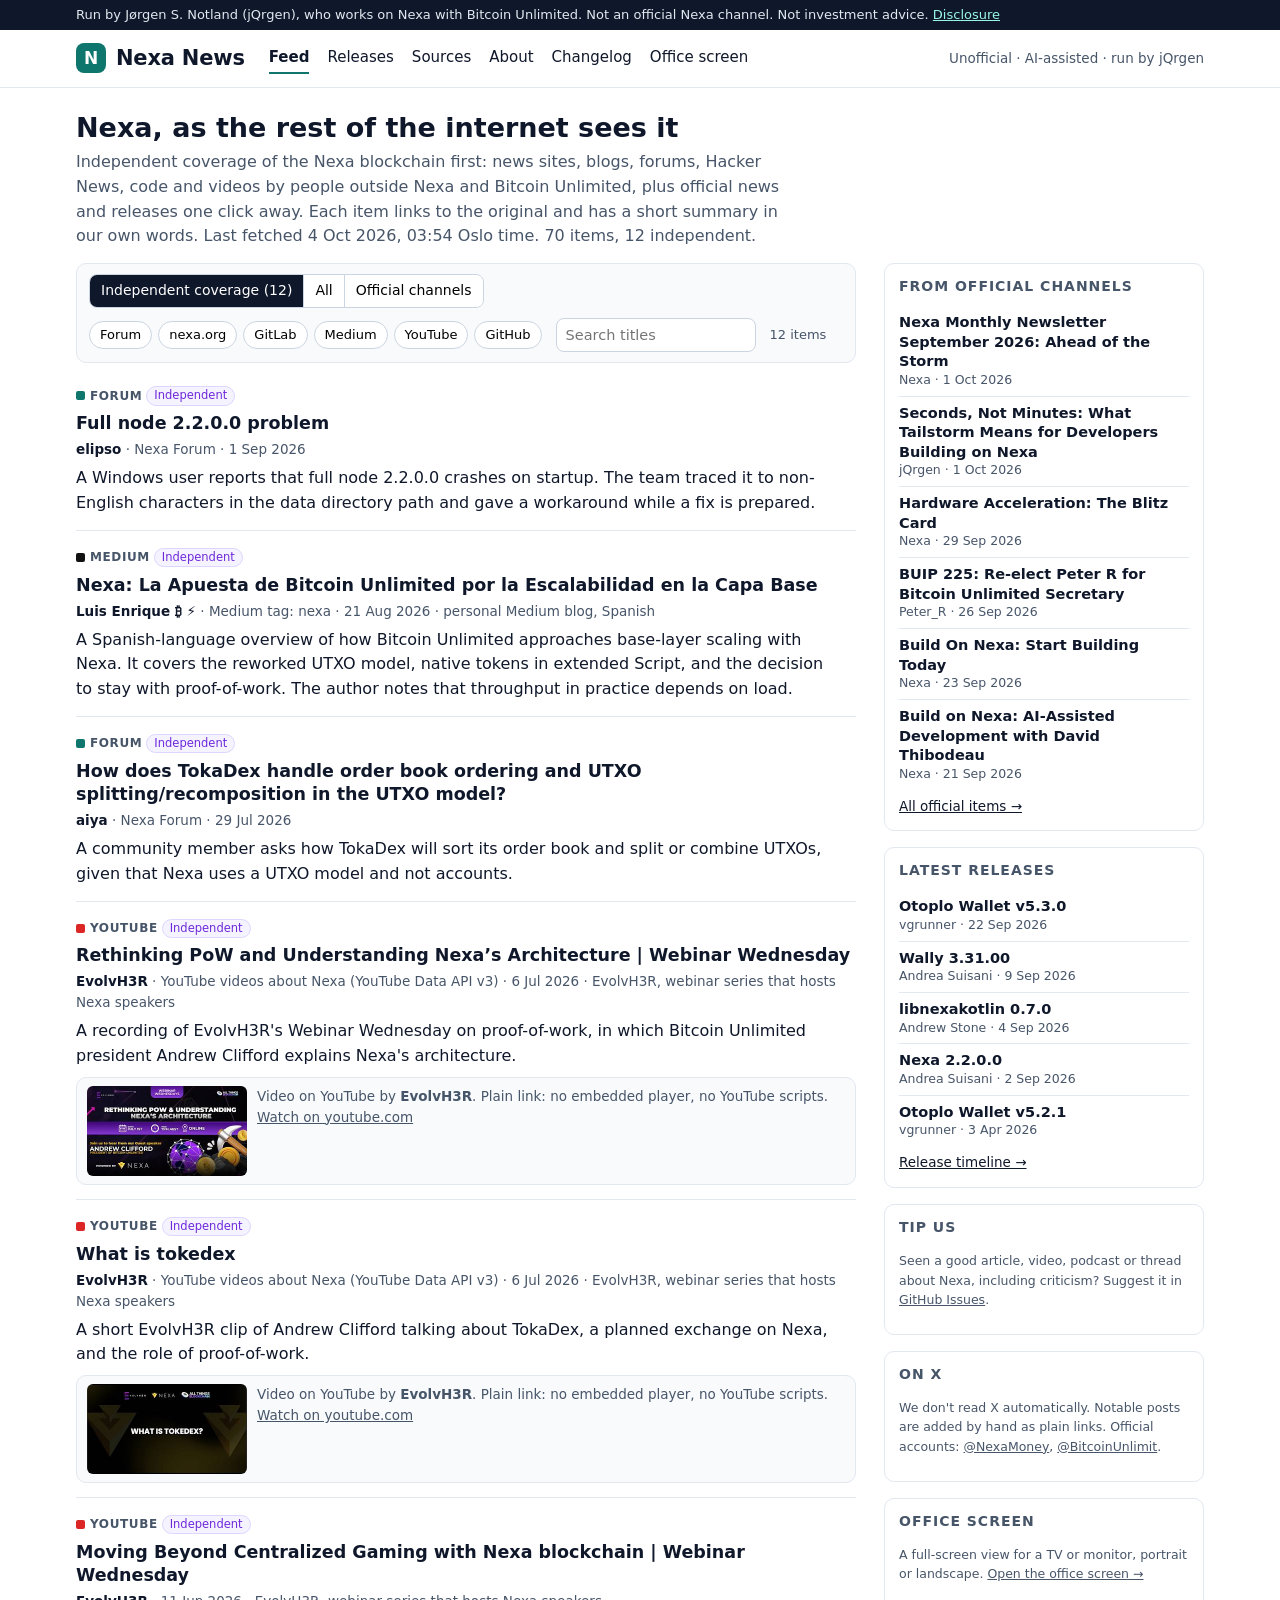
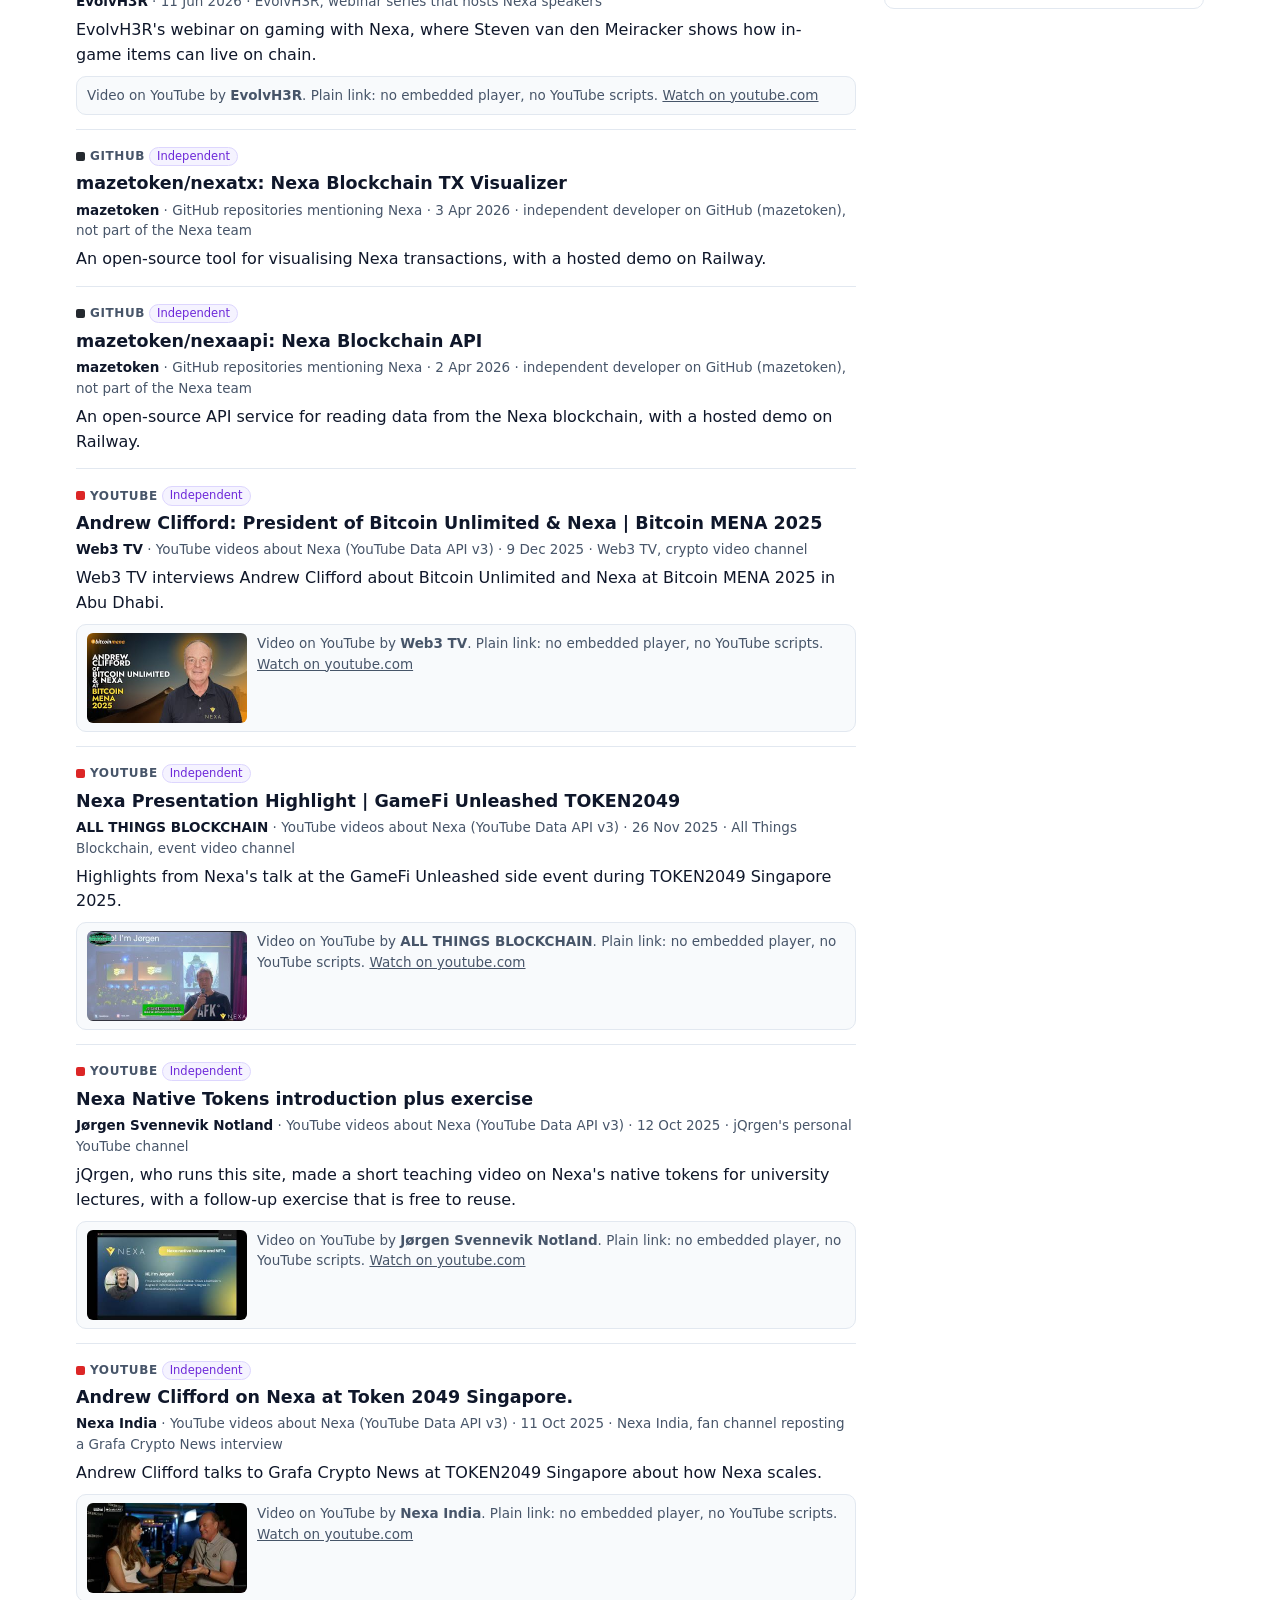
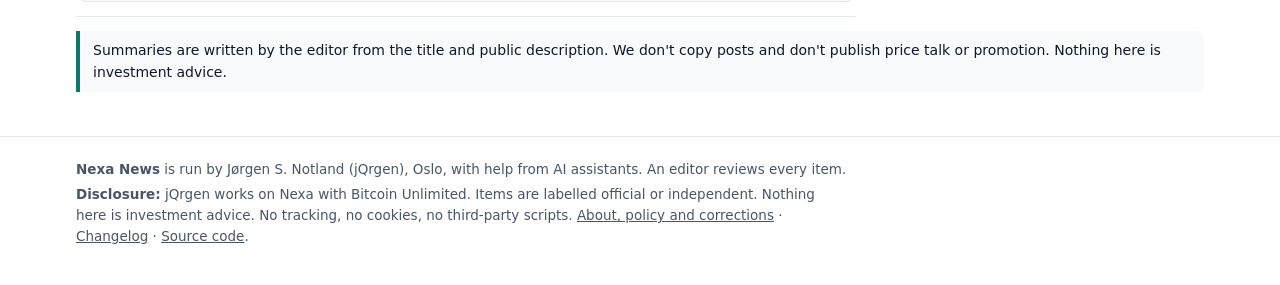
==== commit 9d0f7296: "Publish 2026-10-04 07:20 CEST" ====
--- a/index.html
+++ b/index.html
@@ -10,13 +10,13 @@
 <nav class="main" aria-label="Main"><a href="" aria-current=page>Feed</a><a href="releases/">Releases</a><a href="sources/">Sources</a><a href="about/">About</a><a href="changelog/">Changelog</a><a href="screen/">Office screen</a></nav><span class="tagline">Unofficial · AI-assisted · run by jQrgen</span></div></header>
 <main id="main" class="wrap">
 <h1>Nexa, as the rest of the internet sees it</h1>
-<p class="lead">Independent coverage of the Nexa blockchain first: news sites, blogs, forums, Hacker News, code and videos by people outside Nexa and Bitcoin Unlimited, plus official news and releases one click away. Each item links to the original and has a short summary in our own words. Last fetched 3 Oct 2026, 17:45 Oslo time. 61 items, 3 independent.</p>
+<p class="lead">Independent coverage of the Nexa blockchain first: news sites, blogs, forums, Hacker News, code and videos by people outside Nexa and Bitcoin Unlimited, plus official news and releases one click away. Each item links to the original and has a short summary in our own words. Last fetched 4 Oct 2026, 03:54 Oslo time. 70 items, 12 independent.</p>
 <div class="layout"><div>
 <div class="toolbar" role="group" aria-label="Filter the feed">
-<div class="seg" role="group" aria-label="Category"><button type="button" data-cat="independent" aria-pressed="true">Independent coverage (3)</button><button type="button" data-cat="all" aria-pressed="false">All</button><button type="button" data-cat="official" aria-pressed="false">Official channels</button></div>
-<div class="chips" role="group" aria-label="Platform"><button type="button" class="chip" data-platform="forum" aria-pressed="false">Forum</button><button type="button" class="chip" data-platform="blog" aria-pressed="false">nexa.org</button><button type="button" class="chip" data-platform="gitlab" aria-pressed="false">GitLab</button><button type="button" class="chip" data-platform="medium" aria-pressed="false">Medium</button></div>
+<div class="seg" role="group" aria-label="Category"><button type="button" data-cat="independent" aria-pressed="true">Independent coverage (12)</button><button type="button" data-cat="all" aria-pressed="false">All</button><button type="button" data-cat="official" aria-pressed="false">Official channels</button></div>
+<div class="chips" role="group" aria-label="Platform"><button type="button" class="chip" data-platform="forum" aria-pressed="false">Forum</button><button type="button" class="chip" data-platform="blog" aria-pressed="false">nexa.org</button><button type="button" class="chip" data-platform="gitlab" aria-pressed="false">GitLab</button><button type="button" class="chip" data-platform="medium" aria-pressed="false">Medium</button><button type="button" class="chip" data-platform="youtube" aria-pressed="false">YouTube</button><button type="button" class="chip" data-platform="github" aria-pressed="false">GitHub</button></div>
 <input type="search" id="q" placeholder="Search titles" aria-label="Search titles"><span id="count" aria-live="polite"></span></div>
-<ol class="feed" id="feed"><li class="item" data-p="forum" data-c="official"><div><span class="pf pf-forum"><i aria-hidden="true"></i>Forum</span><span class="badge off">Official</span></div><h3><a href="https://forum.nexa.org/t/nexa-monthly-newsletter-september-2026-ahead-of-the-storm/1759" rel="noopener noreferrer" target="_blank">Nexa Monthly Newsletter September 2026: Ahead of the Storm</a></h3><div class="meta"><b>Nexa</b> · Nexa Forum · <time datetime="2026-10-01T20:00:04+00:00">1 Oct 2026</time></div><p class="sum">The September newsletter recaps the release of full node 2.2.0.0, which prepares the network for Tailstorm, and the launch of AI skills alongside a Starter App for building Nexa apps with a wallet already wired in.</p></li><li class="item" data-p="medium" data-c="official"><div><span class="pf pf-medium"><i aria-hidden="true"></i>Medium</span><span class="badge off">Official</span></div><h3><a href="https://jqrgen.medium.com/seconds-not-minutes-what-tailstorm-means-for-developers-building-on-nexa-741c166935a9" rel="noopener noreferrer" target="_blank">Seconds, Not Minutes: What Tailstorm Means for Developers Building on Nexa</a></h3><div class="meta"><b>jQrgen</b> · jQrgen on Medium · <time datetime="2026-10-01T15:46:17+00:00">1 Oct 2026</time></div><p class="sum">jQrgen, who runs this site, writes about how Tailstorm&#x27;s subblocks should cut confirmation times from minutes to seconds, which matters most for checkouts, point of sale and token apps.</p></li><li class="item" data-p="forum" data-c="official"><div><span class="pf pf-forum"><i aria-hidden="true"></i>Forum</span><span class="badge off">Official</span></div><h3><a href="https://forum.nexa.org/t/hardware-acceleration-the-blitz-card/1758" rel="noopener noreferrer" target="_blank">Hardware Acceleration: The Blitz Card</a></h3><div class="meta"><b>Nexa</b> · Nexa Forum · <time datetime="2026-09-29T15:00:03+00:00">29 Sep 2026</time></div><p class="sum">The fourth article in the hardware series introduces Blitz, a card designed by chief scientist Peter Rizun that checks digital signatures in hardware and is now running as a prototype.</p></li><li class="item" data-p="forum" data-c="official"><div><span class="pf pf-forum"><i aria-hidden="true"></i>Forum</span><span class="badge off">Official</span></div><h3><a href="https://forum.bitcoinunlimited.info/t/buip-225-re-elect-peter-r-for-bitcoin-unlimited-secretary/666" rel="noopener noreferrer" target="_blank">BUIP 225: Re-elect Peter R for Bitcoin Unlimited Secretary</a></h3><div class="meta"><b>Peter_R</b> · Bitcoin Unlimited Forum · <time datetime="2026-09-26T03:03:44+00:00">26 Sep 2026</time></div><p class="sum">Peter Rizun puts himself forward for another two-year term as Bitcoin Unlimited secretary, the role that oversees how BU&#x27;s funds are managed.</p></li><li class="item" data-p="forum" data-c="official"><div><span class="pf pf-forum"><i aria-hidden="true"></i>Forum</span><span class="badge off">Official</span></div><h3><a href="https://forum.nexa.org/t/build-on-nexa-start-building-today/1755" rel="noopener noreferrer" target="_blank">Build On Nexa: Start Building Today</a></h3><div class="meta"><b>Nexa</b> · Nexa Forum · <time datetime="2026-09-23T20:00:05+00:00">23 Sep 2026</time></div><p class="sum">Build On Nexa, the developer onboarding site, has reorganised its docs and SDK sections and refreshed its design, with TypeScript, Kotlin and soon Python covered.</p></li><li class="item" data-p="gitlab" data-c="official"><div><span class="pf pf-gitlab"><i aria-hidden="true"></i>GitLab</span><span class="badge off">Official</span></div><h3><a href="https://gitlab.com/nexa/otoplo/otoplo-wallet/-/releases/v5.3.0" rel="noopener noreferrer" target="_blank">Otoplo Wallet v5.3.0</a></h3><div class="meta"><b>vgrunner</b> · Otoplo Wallet releases (GitLab) · <time datetime="2026-09-22T17:44:42+00:00">22 Sep 2026</time></div><p class="sum">Otoplo Wallet 5.3.0 adds an option to refresh vault balances when the amounts shown are missing or wrong.</p></li><li class="item" data-p="forum" data-c="official"><div><span class="pf pf-forum"><i aria-hidden="true"></i>Forum</span><span class="badge off">Official</span></div><h3><a href="https://forum.nexa.org/t/build-on-nexa-ai-assisted-development-with-david-thibodeau/1753" rel="noopener noreferrer" target="_blank">Build on Nexa: AI-Assisted Development with David Thibodeau</a></h3><div class="meta"><b>Nexa</b> · Nexa Forum · <time datetime="2026-09-21T08:00:02+00:00">21 Sep 2026</time></div><p class="sum">David Thibodeau walks through Nexa&#x27;s AI-assisted development tools and AI skills, aimed at helping both experienced and less technical builders create Nexa apps.</p></li><li class="item" data-p="forum" data-c="official"><div><span class="pf pf-forum"><i aria-hidden="true"></i>Forum</span><span class="badge off">Official</span></div><h3><a href="https://forum.nexa.org/t/nexa-september-highlights-full-node-2-2-0-0-released/1752" rel="noopener noreferrer" target="_blank">Nexa September Highlights: Full-Node 2.2.0.0 Released</a></h3><div class="meta"><b>Nexa</b> · Nexa Forum · <time datetime="2026-09-19T20:00:03+00:00">19 Sep 2026</time></div><p class="sum">The September highlights centre on full node 2.2.0.0 and explain the planned Tailstorm design, with summary blocks about every two minutes and subblocks about every three seconds.</p></li><li class="item" data-p="forum" data-c="official"><div><span class="pf pf-forum"><i aria-hidden="true"></i>Forum</span><span class="badge off">Official</span></div><h3><a href="https://forum.nexa.org/t/monthly-development-updates-august-2026/1751" rel="noopener noreferrer" target="_blank">Monthly Development Updates: August 2026</a></h3><div class="meta"><b>Nexa</b> · Nexa Forum · <time datetime="2026-09-15T20:00:04+00:00">15 Sep 2026</time></div><p class="sum">August&#x27;s development report covers the full node 2.2.0.0 release, progress toward activating Tailstorm, and work on smart contract tooling, wallets and the explorer.</p></li><li class="item" data-p="forum" data-c="official"><div><span class="pf pf-forum"><i aria-hidden="true"></i>Forum</span><span class="badge off">Official</span></div><h3><a href="https://forum.nexa.org/t/tailstorm-directed-acyclic-graph-dag-combined-with-traditional-blockchain/1750" rel="noopener noreferrer" target="_blank">Tailstorm: Directed Acyclic Graph (DAG) Combined With Traditional Blockchain</a></h3><div class="meta"><b>Nexa</b> · Nexa Forum · <time datetime="2026-09-14T10:00:02+00:00">14 Sep 2026</time></div><p class="sum">An explainer on Tailstorm, Nexa&#x27;s planned upgrade that combines a short-lived DAG of subblocks with a traditional blockchain to get transactions mined within seconds.</p></li><li class="item" data-p="medium" data-c="official"><div><span class="pf pf-medium"><i aria-hidden="true"></i>Medium</span><span class="badge off">Official</span></div><h3><a href="https://medium.com/keeping-stock/nexa-is-13-000-more-energy-efficient-than-bitcoin-0afe18ef14a7" rel="noopener noreferrer" target="_blank">Nexa is 13,000× more energy efficient than Bitcoin</a></h3><div class="meta"><b>jQrgen</b> · jQrgen on Medium · <time datetime="2026-09-12T00:20:52+00:00">12 Sep 2026</time></div><p class="sum">jQrgen, who runs this site, compares energy use per transaction for Bitcoin and Nexa at the same network consumption and argues Nexa&#x27;s throughput makes it about 13,000 times more efficient. That figure is his own calculation using benchmarked and projected throughput.</p></li><li class="item" data-p="forum" data-c="official"><div><span class="pf pf-forum"><i aria-hidden="true"></i>Forum</span><span class="badge off">Official</span></div><h3><a href="https://forum.nexa.org/t/scaling-by-circuit/1749" rel="noopener noreferrer" target="_blank">Scaling By Circuit</a></h3><div class="meta"><b>Nexa</b> · Nexa Forum · <time datetime="2026-09-09T20:00:06+00:00">9 Sep 2026</time></div><p class="sum">The third article in the hardware series explains how the circuit-based validation engine can scale, building on Peter Rizun&#x27;s talk in Sydney.</p></li><li class="item" data-p="gitlab" data-c="official"><div><span class="pf pf-gitlab"><i aria-hidden="true"></i>GitLab</span><span class="badge off">Official</span></div><h3><a href="https://gitlab.com/wallywallet/wallet/-/releases/release-3.31.00" rel="noopener noreferrer" target="_blank">Wally 3.31.00</a></h3><div class="meta"><b>Andrea Suisani</b> · Wally Wallet releases (GitLab) · <time datetime="2026-09-09T08:23:27+00:00">9 Sep 2026</time></div><p class="sum">Wally Wallet 3.31.00 publishes its docs to GitLab Pages and adds support for converting balances into more fiat currencies.</p></li><li class="item" data-p="gitlab" data-c="official"><div><span class="pf pf-gitlab"><i aria-hidden="true"></i>GitLab</span><span class="badge off">Official</span></div><h3><a href="https://gitlab.com/nexa/libnexakotlin/-/releases/release-0.7.0" rel="noopener noreferrer" target="_blank">libnexakotlin 0.7.0</a></h3><div class="meta"><b>Andrew Stone</b> · libnexakotlin releases (GitLab) · <time datetime="2026-09-04T17:47:12+00:00">4 Sep 2026</time></div><p class="sum">libnexakotlin 0.7.0 moves to the AGP 9 Kotlin Multiplatform library structure and rebuilds a wallet database that can&#x27;t be opened.</p></li><li class="item" data-p="forum" data-c="official"><div><span class="pf pf-forum"><i aria-hidden="true"></i>Forum</span><span class="badge off">Official</span></div><h3><a href="https://forum.bitcoinunlimited.info/t/announcing-the-next-bu-vote-9-to-14-october-2026/665" rel="noopener noreferrer" target="_blank">### Announcing the next BU Vote: 9 to 14 October 2026 ###</a></h3><div class="meta"><b>solex</b> · Bitcoin Unlimited Forum · <time datetime="2026-09-03T06:13:04+00:00">3 Sep 2026</time></div><p class="sum">Bitcoin Unlimited announces its next member vote on proposals (BUIPs), running from 9 to 14 October 2026 and recorded using the VotePeer app.</p></li><li class="item" data-p="forum" data-c="official"><div><span class="pf pf-forum"><i aria-hidden="true"></i>Forum</span><span class="badge off">Official</span></div><h3><a href="https://forum.bitcoinunlimited.info/t/advance-notice-candidate-applications-for-bu-secretary-oct-2026-28/664" rel="noopener noreferrer" target="_blank">Advance notice: Candidate Applications for BU Secretary Oct 2026-28</a></h3><div class="meta"><b>solex</b> · Bitcoin Unlimited Forum · <time datetime="2026-09-03T06:01:52+00:00">3 Sep 2026</time></div><p class="sum">Bitcoin Unlimited gives advance notice that the secretary post is up for election, and candidates need to submit a BUIP before the October vote.</p></li><li class="item" data-p="forum" data-c="official"><div><span class="pf pf-forum"><i aria-hidden="true"></i>Forum</span><span class="badge off">Official</span></div><h3><a href="https://forum.nexa.org/t/nexa-full-node-2-2-0-0-the-final-checkpoint-before-the-tailstorm/1742" rel="noopener noreferrer" target="_blank">Nexa Full-Node 2.2.0.0: The Final Checkpoint Before The Tailstorm</a></h3><div class="meta"><b>Nexa</b> · Nexa Forum · <time datetime="2026-09-02T13:40:17+00:00">2 Sep 2026</time></div><p class="sum">The Nexa team announces full node 2.2.0.0, a preparatory release that includes the Tailstorm code, and asks everyone who runs a node to upgrade before the hard fork.</p></li><li class="item" data-p="gitlab" data-c="official"><div><span class="pf pf-gitlab"><i aria-hidden="true"></i>GitLab</span><span class="badge off">Official</span></div><h3><a href="https://gitlab.com/nexa/nexa/-/releases/nexa2.2.0.0" rel="noopener noreferrer" target="_blank">Nexa 2.2.0.0</a></h3><div class="meta"><b>Andrea Suisani</b> · Nexa full node releases (GitLab) · <time datetime="2026-09-01T22:00:00+00:00">2 Sep 2026</time></div><p class="sum">The GitLab release page for Nexa full node 2.2.0.0 has signed binaries for Linux, ARM, macOS and Windows.</p></li><li class="item" data-p="forum" data-c="independent"><div><span class="pf pf-forum"><i aria-hidden="true"></i>Forum</span><span class="badge ind">Independent</span></div><h3><a href="https://forum.nexa.org/t/full-node-2-2-0-0-problem/1741" rel="noopener noreferrer" target="_blank">Full node 2.2.0.0 problem</a></h3><div class="meta"><b>elipso</b> · Nexa Forum · <time datetime="2026-09-01T20:15:08+00:00">1 Sep 2026</time></div><p class="sum">A Windows user reports that full node 2.2.0.0 crashes on startup. The team traced it to non-English characters in the data directory path and gave a workaround while a fix is prepared.</p></li><li class="item" data-p="forum" data-c="official"><div><span class="pf pf-forum"><i aria-hidden="true"></i>Forum</span><span class="badge off">Official</span></div><h3><a href="https://forum.nexa.org/t/nexa-monthly-newsletter-august-2026-redesign-of-the-mining-puzzle/1740" rel="noopener noreferrer" target="_blank">Nexa Monthly Newsletter August 2026: Redesign of the Mining Puzzle</a></h3><div class="meta"><b>Nexa</b> · Nexa Forum · <time datetime="2026-09-01T20:00:04+00:00">1 Sep 2026</time></div><p class="sum">The August newsletter covers the launch of NexaPoW 2.0, Andrew Clifford&#x27;s explanation of Nexa&#x27;s architecture, and progress on a hardware node that validates signatures.</p></li><li class="item" data-p="forum" data-c="official"><div><span class="pf pf-forum"><i aria-hidden="true"></i>Forum</span><span class="badge off">Official</span></div><h3><a href="https://forum.nexa.org/t/nexa-the-art-of-building-a-blockchain/1739" rel="noopener noreferrer" target="_blank">Nexa: The Art of Building a Blockchain</a></h3><div class="meta"><b>Nexa</b> · Nexa Forum · <time datetime="2026-08-31T08:00:02+00:00">31 Aug 2026</time></div><p class="sum">A non-technical look back at the people and ideas behind Bitcoin Unlimited and Nexa, from the early BitcoinTalk days onward.</p></li><li class="item" data-p="forum" data-c="official"><div><span class="pf pf-forum"><i aria-hidden="true"></i>Forum</span><span class="badge off">Official</span></div><h3><a href="https://forum.nexa.org/t/wally-wallet-the-web3-login-that-killed-the-browser-plugin/1737" rel="noopener noreferrer" target="_blank">Wally Wallet: The Web3 Login That Killed the Browser Plugin</a></h3><div class="meta"><b>Wally</b> · Nexa Forum · <time datetime="2026-08-25T12:20:38+00:00">25 Aug 2026</time></div><p class="sum">This post explains how Wally Wallet lets users log in to web apps and approve each action from their phone, instead of relying on a browser plugin.</p></li><li class="item" data-p="forum" data-c="official"><div><span class="pf pf-forum"><i aria-hidden="true"></i>Forum</span><span class="badge off">Official</span></div><h3><a href="https://forum.nexa.org/t/the-cellular-automaton-inside-nexas-next-proof-of-work/1733" rel="noopener noreferrer" target="_blank">The Cellular Automaton: Inside Nexa&#x27;s Next Proof-of-Work</a></h3><div class="meta"><b>Nexa</b> · Nexa Forum · <time datetime="2026-08-21T20:00:07+00:00">21 Aug 2026</time></div><p class="sum">An explainer on the cellular automaton planned for NexaPoW 2.0, Nexa&#x27;s redesigned proof-of-work algorithm.</p></li><li class="item" data-p="medium" data-c="independent"><div><span class="pf pf-medium"><i aria-hidden="true"></i>Medium</span><span class="badge ind">Independent</span></div><h3><a href="https://medium.com/@0xluis.enrique/nexa-la-apuesta-de-bitcoin-unlimited-por-la-escalabilidad-en-la-capa-base-949e3d8f98ce" rel="noopener noreferrer" target="_blank">Nexa: La Apuesta de Bitcoin Unlimited por la Escalabilidad en la Capa Base</a></h3><div class="meta"><b>Luis Enrique ₿ ⚡️</b> · Medium tag: nexa · <time datetime="2026-08-21T19:41:11+00:00">21 Aug 2026</time> · <span title="Who runs this outlet">personal Medium blog, Spanish</span></div><p class="sum">A Spanish-language overview of how Bitcoin Unlimited approaches base-layer scaling with Nexa. It covers the reworked UTXO model, native tokens in extended Script, and the decision to stay with proof-of-work. The author notes that throughput in practice depends on load.</p></li><li class="item" data-p="forum" data-c="official"><div><span class="pf pf-forum"><i aria-hidden="true"></i>Forum</span><span class="badge off">Official</span></div><h3><a href="https://forum.nexa.org/t/monthly-development-updates-july-2026/1732" rel="noopener noreferrer" target="_blank">Monthly Development Updates: July 2026</a></h3><div class="meta"><b>Nexa</b> · Nexa Forum · <time datetime="2026-08-18T08:00:04+00:00">18 Aug 2026</time></div><p class="sum">July&#x27;s development report covers more than 100 merges across 13 repositories, led by Tailstorm testing and hardening, plus explorer, vault and SDK work.</p></li><li class="item" data-p="forum" data-c="official"><div><span class="pf pf-forum"><i aria-hidden="true"></i>Forum</span><span class="badge off">Official</span></div><h3><a href="https://forum.nexa.org/t/nexa-august-highlights-nexapow-2-0-introduced/1731" rel="noopener noreferrer" target="_blank">Nexa August Highlights: NexaPoW 2.0 Introduced</a></h3><div class="meta"><b>Nexa</b> · Nexa Forum · <time datetime="2026-08-13T08:00:01+00:00">13 Aug 2026</time></div><p class="sum">The August highlights introduce NexaPoW 2.0, described by Bitcoin Unlimited president Andrew Clifford as proof-of-work that is indirectly useful to the network.</p></li><li class="item" data-p="forum" data-c="official"><div><span class="pf pf-forum"><i aria-hidden="true"></i>Forum</span><span class="badge off">Official</span></div><h3><a href="https://forum.nexa.org/t/a-node-made-of-wires/1730" rel="noopener noreferrer" target="_blank">A Node Made of Wires</a></h3><div class="meta"><b>Nexa</b> · Nexa Forum · <time datetime="2026-08-11T08:00:04+00:00">11 Aug 2026</time></div><p class="sum">Part two of the hardware series explains how Peter Rizun is building a Nexa node entirely out of basic logic gates and wires.</p></li><li class="item" data-p="forum" data-c="official"><div><span class="pf pf-forum"><i aria-hidden="true"></i>Forum</span><span class="badge off">Official</span></div><h3><a href="https://forum.nexa.org/t/rethinking-proof-of-work-understanding-nexas-architecture-with-andrew-clifford/1729" rel="noopener noreferrer" target="_blank">Rethinking Proof of Work: Understanding Nexa&#x27;s Architecture with Andrew Clifford</a></h3><div class="meta"><b>Nexa</b> · Nexa Forum · <time datetime="2026-08-03T07:01:52+00:00">3 Aug 2026</time></div><p class="sum">In a webinar with EvolveH3r, Bitcoin Unlimited president Andrew Clifford explains how proof-of-work came about, how Nexa&#x27;s coin issuance works, and what it takes to run a node or mine.</p></li><li class="item" data-p="forum" data-c="official"><div><span class="pf pf-forum"><i aria-hidden="true"></i>Forum</span><span class="badge off">Official</span></div><h3><a href="https://forum.nexa.org/t/nexa-monthly-newsletter-july-2026-hardware-acceleration/1728" rel="noopener noreferrer" target="_blank">Nexa Monthly Newsletter July 2026: Hardware Acceleration</a></h3><div class="meta"><b>Nexa</b> · Nexa Forum · <time datetime="2026-08-01T20:02:04+00:00">1 Aug 2026</time></div><p class="sum">The July newsletter leads with the Blitz hardware acceleration project and the start of an article series about it, along with a recap of the 4th anniversary.</p></li><li class="item" data-p="forum" data-c="official"><div><span class="pf pf-forum"><i aria-hidden="true"></i>Forum</span><span class="badge off">Official</span></div><h3><a href="https://forum.nexa.org/t/wally-wallet-peer-to-peer-offers/1726" rel="noopener noreferrer" target="_blank">Wally Wallet: Peer-to-Peer Offers</a></h3><div class="meta"><b>Wally</b> · Nexa Forum · <time datetime="2026-07-30T19:37:57+00:00">30 Jul 2026</time></div><p class="sum">Wally Wallet&#x27;s peer-to-peer offers let users sell tokens or NFTs for NEXA through a shareable link or QR code, settled in a single atomic transaction with no exchange in between.</p></li><li class="item" data-p="forum" data-c="independent"><div><span class="pf pf-forum"><i aria-hidden="true"></i>Forum</span><span class="badge ind">Independent</span></div><h3><a href="https://forum.nexa.org/t/how-does-tokadex-handle-order-book-ordering-and-utxo-splitting-recomposition-in-the-utxo-model/1725" rel="noopener noreferrer" target="_blank">How does TokaDex handle order book ordering and UTXO splitting/recomposition in the UTXO model?</a></h3><div class="meta"><b>aiya</b> · Nexa Forum · <time datetime="2026-07-29T08:10:12+00:00">29 Jul 2026</time></div><p class="sum">A community member asks how TokaDex will sort its order book and split or combine UTXOs, given that Nexa uses a UTXO model and not accounts.</p></li><li class="item" data-p="forum" data-c="official"><div><span class="pf pf-forum"><i aria-hidden="true"></i>Forum</span><span class="badge off">Official</span></div><h3><a href="https://forum.nexa.org/t/why-nexa-builds-hardware/1723" rel="noopener noreferrer" target="_blank">Why Nexa Builds Hardware</a></h3><div class="meta"><b>Nexa</b> · Nexa Forum · <time datetime="2026-07-27T20:00:02+00:00">27 Jul 2026</time></div><p class="sum">The first article in the hardware series explains why Nexa is building Blitz, a chip that verifies signatures to remove the main computing bottleneck in scaling.</p></li><li class="item" data-p="forum" data-c="official"><div><span class="pf pf-forum"><i aria-hidden="true"></i>Forum</span><span class="badge off">Official</span></div><h3><a href="https://forum.nexa.org/t/nexa-4th-anniversary-spaces-with-andrew-stone-andrea-suisani-and-david-thibodeau/1722" rel="noopener noreferrer" target="_blank">Nexa 4th Anniversary Spaces with Andrew Stone, Andrea Suisani and David Thibodeau</a></h3><div class="meta"><b>Nexa</b> · Nexa Forum · <time datetime="2026-07-23T09:00:02+00:00">23 Jul 2026</time></div><p class="sum">A recap of the 4th anniversary Spaces on X, where Andrew Stone, Andrea Suisani and David Thibodeau looked back on four years of Nexa and its first halving.</p></li><li class="item" data-p="forum" data-c="official"><div><span class="pf pf-forum"><i aria-hidden="true"></i>Forum</span><span class="badge off">Official</span></div><h3><a href="https://forum.nexa.org/t/monthly-development-updates-june-2026/1721" rel="noopener noreferrer" target="_blank">Monthly Development Updates: June 2026</a></h3><div class="meta"><b>Nexa</b> · Nexa Forum · <time datetime="2026-07-21T20:00:03+00:00">21 Jul 2026</time></div><p class="sum">June&#x27;s development report covers the second hard fork being split into smaller reviewable pieces, a busy month for the explorer, the Nexa Warriors contract suite and time-lock vaults.</p></li><li class="item" data-p="forum" data-c="official"><div><span class="pf pf-forum"><i aria-hidden="true"></i>Forum</span><span class="badge off">Official</span></div><h3><a href="https://forum.nexa.org/t/nexa-explorer-new-features/1719" rel="noopener noreferrer" target="_blank">Nexa Explorer: New Features</a></h3><div class="meta"><b>Nexa</b> · Nexa Forum · <time datetime="2026-07-19T20:00:03+00:00">19 Jul 2026</time></div><p class="sum">The Nexa Explorer gets a refreshed front page, transaction pages that work on phones, and the option to self-host it with a single command.</p></li><li class="item" data-p="forum" data-c="official"><div><span class="pf pf-forum"><i aria-hidden="true"></i>Forum</span><span class="badge off">Official</span></div><h3><a href="https://forum.nexa.org/t/nexscript-playground-upgrades/1716" rel="noopener noreferrer" target="_blank">NexScript Playground Upgrades</a></h3><div class="meta"><b>Nexa</b> · Nexa Forum · <time datetime="2026-07-17T20:30:02+00:00">17 Jul 2026</time></div><p class="sum">The NexScript Playground now has a full code editor and five example contracts that can be written, tested and run against the network from the browser.</p></li><li class="item" data-p="forum" data-c="official"><div><span class="pf pf-forum"><i aria-hidden="true"></i>Forum</span><span class="badge off">Official</span></div><h3><a href="https://forum.nexa.org/t/nexa-july-highlights-a-layer-of-ownership/1713" rel="noopener noreferrer" target="_blank">Nexa July Highlights: A Layer of Ownership</a></h3><div class="meta"><b>Nexa</b> · Nexa Forum · <time datetime="2026-07-15T20:00:03+00:00">15 Jul 2026</time></div><p class="sum">The July highlights cover Nexa&#x27;s pitch for on-chain gaming ownership and an updated development roadmap for 2026 and part of 2027.</p></li><li class="item" data-p="forum" data-c="official"><div><span class="pf pf-forum"><i aria-hidden="true"></i>Forum</span><span class="badge off">Official</span></div><h3><a href="https://forum.nexa.org/t/moving-beyond-centralized-gaming-nexa-blockchain-with-steven-van-den-meiracker/1712" rel="noopener noreferrer" target="_blank">Moving Beyond Centralized Gaming: Nexa Blockchain with Steven van den Meiracker</a></h3><div class="meta"><b>Nexa</b> · Nexa Forum · <time datetime="2026-07-10T09:00:24+00:00">10 Jul 2026</time></div><p class="sum">In a webinar with EvolveH3r, Steven van den Meiracker presents Nexa for gaming and demos Nexa Warriors, an on-chain card game in development.</p></li><li class="item" data-p="forum" data-c="official"><div><span class="pf pf-forum"><i aria-hidden="true"></i>Forum</span><span class="badge off">Official</span></div><h3><a href="https://forum.nexa.org/t/an-artifact-of-the-4th-nexa-anniversary/1711" rel="noopener noreferrer" target="_blank">An Artifact of the 4th Nexa Anniversary</a></h3><div class="meta"><b>Nexa</b> · Nexa Forum · <time datetime="2026-07-07T20:00:03+00:00">7 Jul 2026</time></div><p class="sum">To mark Nexa&#x27;s 4th anniversary on 21 June 2026, the team sent a limited commemorative NFT to listeners of its Spaces on X.</p></li><li class="item" data-p="gitlab" data-c="official"><div><span class="pf pf-gitlab"><i aria-hidden="true"></i>GitLab</span><span class="badge off">Official</span></div><h3><a href="https://gitlab.com/nexa/otoplo/otoplo-wallet/-/releases/v5.2.1" rel="noopener noreferrer" target="_blank">Otoplo Wallet v5.2.1</a></h3><div class="meta"><b>vgrunner</b> · Otoplo Wallet releases (GitLab) · <time datetime="2026-04-03T08:09:06+00:00">3 Apr 2026</time></div><p class="sum">Otoplo Wallet 5.2.1 speeds up wallet key discovery for faster syncing.</p></li><li class="item" data-p="gitlab" data-c="official"><div><span class="pf pf-gitlab"><i aria-hidden="true"></i>GitLab</span><span class="badge off">Official</span></div><h3><a href="https://gitlab.com/nexa/rostrum/-/releases/v14.0.1" rel="noopener noreferrer" target="_blank">Rostrum 14.0.1</a></h3><div class="meta"><b>Dagur Valberg Johannsson</b> · Rostrum releases (GitLab) · <time datetime="2026-04-03T06:35:54+00:00">3 Apr 2026</time></div><p class="sum">Rostrum 14.0.1 fixes a broken lock file and updates dependencies.</p></li><li class="item" data-p="gitlab" data-c="official"><div><span class="pf pf-gitlab"><i aria-hidden="true"></i>GitLab</span><span class="badge off">Official</span></div><h3><a href="https://gitlab.com/nexa/rostrum/-/releases/v14.0.0" rel="noopener noreferrer" target="_blank">Rostrum 14.0.0</a></h3><div class="meta"><b>Dagur Valberg Johannsson</b> · Rostrum releases (GitLab) · <time datetime="2026-03-30T07:24:43+00:00">30 Mar 2026</time></div><p class="sum">Rostrum 14.0.0, the Electrum server for Nexa, adds new RPCs and opt-in protocol editions. It also needs a full reindex because of a new database layout.</p></li><li class="item" data-p="gitlab" data-c="official"><div><span class="pf pf-gitlab"><i aria-hidden="true"></i>GitLab</span><span class="badge off">Official</span></div><h3><a href="https://gitlab.com/nexa/otoplo/otoplo-wallet/-/releases/v5.2.0" rel="noopener noreferrer" target="_blank">Otoplo Wallet v5.2.0</a></h3><div class="meta"><b>vgrunner</b> · Otoplo Wallet releases (GitLab) · <time datetime="2026-03-23T17:56:53+00:00">23 Mar 2026</time></div><p class="sum">Otoplo Wallet 5.2.0 adds a notification centre for wallet updates and dapp requests, along with faster wallet scanning.</p></li><li class="item" data-p="blog" data-c="official"><div><span class="pf pf-blog"><i aria-hidden="true"></i>nexa.org</span><span class="badge off">Official</span></div><h3><a href="https://nexa.org/articles-database/newsletter-january-2026" rel="noopener noreferrer" target="_blank">Nexa Monthly Newsletter January 2026: The Chapter of Acceleration</a></h3><div class="meta"><b>Nexa</b> · nexa.org blog · <time datetime="2026-02-01T12:00:00+00:00">1 Feb 2026</time></div><p class="sum">The January newsletter looks at the planned hard fork, protocol work and ecosystem projects for 2026, plus Nexa&#x27;s sponsorship of Bitcoin MENA in Abu Dhabi.</p></li><li class="item" data-p="blog" data-c="official"><div><span class="pf pf-blog"><i aria-hidden="true"></i>nexa.org</span><span class="badge off">Official</span></div><h3><a href="https://nexa.org/articles-database/newsletter-december-2025" rel="noopener noreferrer" target="_blank">Nexa Monthly Newsletter December 2025: Scalability, Reliability, and Programmability</a></h3><div class="meta"><b>Nexa</b> · nexa.org blog · <time datetime="2026-01-01T12:00:00+00:00">1 Jan 2026</time></div><p class="sum">The December newsletter wraps up 2025 with development progress, team growth and plans for 2026.</p></li><li class="item" data-p="gitlab" data-c="official"><div><span class="pf pf-gitlab"><i aria-hidden="true"></i>GitLab</span><span class="badge off">Official</span></div><h3><a href="https://gitlab.com/nexa/otoplo/otoplo-wallet/-/releases/v5.1.0" rel="noopener noreferrer" target="_blank">Otoplo Wallet v5.1.0</a></h3><div class="meta"><b>vgrunner</b> · Otoplo Wallet releases (GitLab) · <time datetime="2025-12-06T17:50:23+00:00">6 Dec 2025</time></div><p class="sum">Otoplo Wallet 5.1.0 redesigns every page and dialog with a consistent style and improves performance.</p></li><li class="item" data-p="blog" data-c="official"><div><span class="pf pf-blog"><i aria-hidden="true"></i>nexa.org</span><span class="badge off">Official</span></div><h3><a href="https://nexa.org/articles-database/newsletter-november-2025" rel="noopener noreferrer" target="_blank">Nexa Monthly Newsletter November 2025: Ten Years of Bitcoin Unlimited</a></h3><div class="meta"><b>Nexa</b> · nexa.org blog · <time datetime="2025-12-01T12:00:00+00:00">1 Dec 2025</time></div><p class="sum">The November newsletter marks ten years of Bitcoin Unlimited and covers conference appearances, governance updates and wallet and tooling progress.</p></li><li class="item" data-p="gitlab" data-c="official"><div><span class="pf pf-gitlab"><i aria-hidden="true"></i>GitLab</span><span class="badge off">Official</span></div><h3><a href="https://gitlab.com/nexa/otoplo/otoplo-wallet/-/releases/v5.0.0" rel="noopener noreferrer" target="_blank">Otoplo Wallet v5.0.0</a></h3><div class="meta"><b>vgrunner</b> · Otoplo Wallet releases (GitLab) · <time datetime="2025-11-22T21:55:13+00:00">22 Nov 2025</time></div><p class="sum">Otoplo Wallet 5.0.0 is a major release with a redesigned connection to the blockchain for real-time transaction updates.</p></li><li class="item" data-p="blog" data-c="official"><div><span class="pf pf-blog"><i aria-hidden="true"></i>nexa.org</span><span class="badge off">Official</span></div><h3><a href="https://nexa.org/articles-database/newsletter-october-2025" rel="noopener noreferrer" target="_blank">Nexa Monthly Newsletter October 2025: Breaking New Ground by Empowering Builders</a></h3><div class="meta"><b>Nexa</b> · nexa.org blog · <time datetime="2025-11-01T12:00:00+00:00">1 Nov 2025</time></div><p class="sum">The October newsletter covers Andrew Stone at Boston Blockchain Week, new builder programmes and other community events.</p></li><li class="item" data-p="gitlab" data-c="official"><div><span class="pf pf-gitlab"><i aria-hidden="true"></i>GitLab</span><span class="badge off">Official</span></div><h3><a href="https://gitlab.com/nexa/otoplo/otoplo-wallet/-/releases/v4.2.1" rel="noopener noreferrer" target="_blank">Otoplo Wallet v4.2.1</a></h3><div class="meta"><b>vgrunner</b> · Otoplo Wallet releases (GitLab) · <time datetime="2025-10-29T18:48:41+00:00">29 Oct 2025</time></div><p class="sum">Otoplo Wallet 4.2.1 fixes failing dapp signing requests and reconnecting on mobile after the app resumes.</p></li><li class="item" data-p="gitlab" data-c="official"><div><span class="pf pf-gitlab"><i aria-hidden="true"></i>GitLab</span><span class="badge off">Official</span></div><h3><a href="https://gitlab.com/nexa/otoplo/otoplo-wallet/-/releases/v4.2.0" rel="noopener noreferrer" target="_blank">Otoplo Wallet v4.2.0</a></h3><div class="meta"><b>vgrunner</b> · Otoplo Wallet releases (GitLab) · <time datetime="2025-10-25T17:53:35+00:00">25 Oct 2025</time></div><p class="sum">Otoplo Wallet 4.2.0 brings dapp connections to mainnet.</p></li><li class="item" data-p="gitlab" data-c="official"><div><span class="pf pf-gitlab"><i aria-hidden="true"></i>GitLab</span><span class="badge off">Official</span></div><h3><a href="https://gitlab.com/nexa/otoplo/otoplo-wallet/-/releases/v4.1.0" rel="noopener noreferrer" target="_blank">Otoplo Wallet v4.1.0</a></h3><div class="meta"><b>vgrunner</b> · Otoplo Wallet releases (GitLab) · <time datetime="2025-10-12T14:29:46+00:00">12 Oct 2025</time></div><p class="sum">Otoplo Wallet 4.1.0 adds dapp connections on testnet and a new QR scanner on mobile.</p></li><li class="item" data-p="gitlab" data-c="official"><div><span class="pf pf-gitlab"><i aria-hidden="true"></i>GitLab</span><span class="badge off">Official</span></div><h3><a href="https://gitlab.com/nexa/nexa/-/releases/nexa2.1.0.0" rel="noopener noreferrer" target="_blank">Nexa 2.1.0.0</a></h3><div class="meta"><b>Andrea Suisani</b> · Nexa full node releases (GitLab) · <time datetime="2025-08-26T22:00:00+00:00">27 Aug 2025</time></div><p class="sum">The GitLab release page for Nexa full node 2.1.0.0 has signed binaries and includes preparatory work for Tailstorm.</p></li><li class="item" data-p="gitlab" data-c="official"><div><span class="pf pf-gitlab"><i aria-hidden="true"></i>GitLab</span><span class="badge off">Official</span></div><h3><a href="https://gitlab.com/nexa/otoplo/otoplo-wallet/-/releases/v4.0.0" rel="noopener noreferrer" target="_blank">Otoplo Wallet v4.0.0</a></h3><div class="meta"><b>vgrunner</b> · Otoplo Wallet releases (GitLab) · <time datetime="2025-08-06T13:40:38+00:00">6 Aug 2025</time></div><p class="sum">Otoplo Wallet 4.0.0 is a major release for mobile and desktop that moves the desktop app to Electron Builder.</p></li><li class="item" data-p="gitlab" data-c="official"><div><span class="pf pf-gitlab"><i aria-hidden="true"></i>GitLab</span><span class="badge off">Official</span></div><h3><a href="https://gitlab.com/nexa/otoplo/otoplo-wallet/-/releases/v3.2.0" rel="noopener noreferrer" target="_blank">Otoplo Wallet v3.2.0</a></h3><div class="meta"><b>vgrunner</b> · Otoplo Wallet releases (GitLab) · <time datetime="2025-07-16T17:57:05+00:00">16 Jul 2025</time></div><p class="sum">Otoplo Wallet 3.2.0 moves tokens and NFTs to the main screen and fixes NFT caching.</p></li><li class="item" data-p="gitlab" data-c="official"><div><span class="pf pf-gitlab"><i aria-hidden="true"></i>GitLab</span><span class="badge off">Official</span></div><h3><a href="https://gitlab.com/nexa/rostrum/-/releases/v12.0.0" rel="noopener noreferrer" target="_blank">Rostrum 12.0.0</a></h3><div class="meta"><b>Dagur Valberg Johannsson</b> · Rostrum releases (GitLab) · <time datetime="2025-04-17T11:36:40+00:00">17 Apr 2025</time></div><p class="sum">Rostrum 12.0.0, the Electrum server used by Nexa wallets, ships with updated dependencies and new binaries.</p></li><li class="item" data-p="gitlab" data-c="official"><div><span class="pf pf-gitlab"><i aria-hidden="true"></i>GitLab</span><span class="badge off">Official</span></div><h3><a href="https://gitlab.com/nexa/otoplo/otoplo-wallet/-/releases/v3.1.0" rel="noopener noreferrer" target="_blank">Otoplo Wallet v3.1.0</a></h3><div class="meta"><b>vgrunner</b> · Otoplo Wallet releases (GitLab) · <time datetime="2025-03-03T21:09:29+00:00">3 Mar 2025</time></div><p class="sum">Otoplo Wallet 3.1.0 adds support for NRC-1 tokens and Nebula NRC-3 NFTs.</p></li><li class="item" data-p="gitlab" data-c="official"><div><span class="pf pf-gitlab"><i aria-hidden="true"></i>GitLab</span><span class="badge off">Official</span></div><h3><a href="https://gitlab.com/nexa/nexa/-/releases/nexa2.0.0.0" rel="noopener noreferrer" target="_blank">Nexa 2.0.0.0</a></h3><div class="meta"><b>Andrea Suisani</b> · Nexa full node releases (GitLab) · <time datetime="2025-02-18T23:00:00+00:00">19 Feb 2025</time></div><p class="sum">The GitLab release page for Nexa full node 2.0.0.0 has signed binaries for each platform.</p></li><li class="item" data-p="gitlab" data-c="official"><div><span class="pf pf-gitlab"><i aria-hidden="true"></i>GitLab</span><span class="badge off">Official</span></div><h3><a href="https://gitlab.com/nexa/rostrum/-/releases/v11.0.0" rel="noopener noreferrer" target="_blank">Rostrum v11.0.0</a></h3><div class="meta"><b>Dagur Valberg Johannsson</b> · Rostrum releases (GitLab) · <time datetime="2025-02-06T13:28:12+00:00">6 Feb 2025</time></div><p class="sum">Rostrum 11.0.0 adds an unspent output index for faster balance queries, height filters for historical queries, and an HTTP endpoint.</p></li><li class="item" data-p="gitlab" data-c="official"><div><span class="pf pf-gitlab"><i aria-hidden="true"></i>GitLab</span><span class="badge off">Official</span></div><h3><a href="https://gitlab.com/nexa/otoplo/otoplo-wallet/-/releases/v3.0.0" rel="noopener noreferrer" target="_blank">Otoplo Wallet v3.0.0</a></h3><div class="meta"><b>vgrunner</b> · Otoplo Wallet releases (GitLab) · <time datetime="2024-12-02T15:41:19+00:00">2 Dec 2024</time></div><p class="sum">Otoplo Wallet 3.0.0 is a major release for mobile and desktop.</p></li><li class="item" data-p="gitlab" data-c="official"><div><span class="pf pf-gitlab"><i aria-hidden="true"></i>GitLab</span><span class="badge off">Official</span></div><h3><a href="https://gitlab.com/nexa/nexa/-/tags/nexa1.4.1.0" rel="noopener noreferrer" target="_blank">nexa1.4.1.0</a></h3><div class="meta"><b>Andrew Stone</b> · Nexa full node tags (GitLab) · <time datetime="2024-11-11T19:36:33+00:00">11 Nov 2024</time></div><p class="sum">Tag for Nexa full node version 1.4.1.0.</p></li></ol>
+<ol class="feed" id="feed"><li class="item" data-p="forum" data-c="official"><div><span class="pf pf-forum"><i aria-hidden="true"></i>Forum</span><span class="badge off">Official</span></div><h3><a href="https://forum.nexa.org/t/nexa-monthly-newsletter-september-2026-ahead-of-the-storm/1759" rel="noopener noreferrer" target="_blank">Nexa Monthly Newsletter September 2026: Ahead of the Storm</a></h3><div class="meta"><b>Nexa</b> · Nexa Forum · <time datetime="2026-10-01T20:00:04+00:00">1 Oct 2026</time></div><p class="sum">The September newsletter recaps the release of full node 2.2.0.0, which prepares the network for Tailstorm, and the launch of AI skills alongside a Starter App for building Nexa apps with a wallet already wired in.</p></li><li class="item" data-p="medium" data-c="official"><div><span class="pf pf-medium"><i aria-hidden="true"></i>Medium</span><span class="badge off">Official</span></div><h3><a href="https://jqrgen.medium.com/seconds-not-minutes-what-tailstorm-means-for-developers-building-on-nexa-741c166935a9" rel="noopener noreferrer" target="_blank">Seconds, Not Minutes: What Tailstorm Means for Developers Building on Nexa</a></h3><div class="meta"><b>jQrgen</b> · jQrgen on Medium · <time datetime="2026-10-01T15:46:17+00:00">1 Oct 2026</time></div><p class="sum">jQrgen, who runs this site, writes about how Tailstorm&#x27;s subblocks should cut confirmation times from minutes to seconds, which matters most for checkouts, point of sale and token apps.</p></li><li class="item" data-p="forum" data-c="official"><div><span class="pf pf-forum"><i aria-hidden="true"></i>Forum</span><span class="badge off">Official</span></div><h3><a href="https://forum.nexa.org/t/hardware-acceleration-the-blitz-card/1758" rel="noopener noreferrer" target="_blank">Hardware Acceleration: The Blitz Card</a></h3><div class="meta"><b>Nexa</b> · Nexa Forum · <time datetime="2026-09-29T15:00:03+00:00">29 Sep 2026</time></div><p class="sum">The fourth article in the hardware series introduces Blitz, a card designed by chief scientist Peter Rizun that checks digital signatures in hardware and is now running as a prototype.</p></li><li class="item" data-p="forum" data-c="official"><div><span class="pf pf-forum"><i aria-hidden="true"></i>Forum</span><span class="badge off">Official</span></div><h3><a href="https://forum.bitcoinunlimited.info/t/buip-225-re-elect-peter-r-for-bitcoin-unlimited-secretary/666" rel="noopener noreferrer" target="_blank">BUIP 225: Re-elect Peter R for Bitcoin Unlimited Secretary</a></h3><div class="meta"><b>Peter_R</b> · Bitcoin Unlimited Forum · <time datetime="2026-09-26T03:03:44+00:00">26 Sep 2026</time></div><p class="sum">Peter Rizun puts himself forward for another two-year term as Bitcoin Unlimited secretary, the role that oversees how BU&#x27;s funds are managed.</p></li><li class="item" data-p="forum" data-c="official"><div><span class="pf pf-forum"><i aria-hidden="true"></i>Forum</span><span class="badge off">Official</span></div><h3><a href="https://forum.nexa.org/t/build-on-nexa-start-building-today/1755" rel="noopener noreferrer" target="_blank">Build On Nexa: Start Building Today</a></h3><div class="meta"><b>Nexa</b> · Nexa Forum · <time datetime="2026-09-23T20:00:05+00:00">23 Sep 2026</time></div><p class="sum">Build On Nexa, the developer onboarding site, has reorganised its docs and SDK sections and refreshed its design, with TypeScript, Kotlin and soon Python covered.</p></li><li class="item" data-p="gitlab" data-c="official"><div><span class="pf pf-gitlab"><i aria-hidden="true"></i>GitLab</span><span class="badge off">Official</span></div><h3><a href="https://gitlab.com/nexa/otoplo/otoplo-wallet/-/releases/v5.3.0" rel="noopener noreferrer" target="_blank">Otoplo Wallet v5.3.0</a></h3><div class="meta"><b>vgrunner</b> · Otoplo Wallet releases (GitLab) · <time datetime="2026-09-22T17:44:42+00:00">22 Sep 2026</time></div><p class="sum">Otoplo Wallet 5.3.0 adds an option to refresh vault balances when the amounts shown are missing or wrong.</p></li><li class="item" data-p="forum" data-c="official"><div><span class="pf pf-forum"><i aria-hidden="true"></i>Forum</span><span class="badge off">Official</span></div><h3><a href="https://forum.nexa.org/t/build-on-nexa-ai-assisted-development-with-david-thibodeau/1753" rel="noopener noreferrer" target="_blank">Build on Nexa: AI-Assisted Development with David Thibodeau</a></h3><div class="meta"><b>Nexa</b> · Nexa Forum · <time datetime="2026-09-21T08:00:02+00:00">21 Sep 2026</time></div><p class="sum">David Thibodeau walks through Nexa&#x27;s AI-assisted development tools and AI skills, aimed at helping both experienced and less technical builders create Nexa apps.</p></li><li class="item" data-p="forum" data-c="official"><div><span class="pf pf-forum"><i aria-hidden="true"></i>Forum</span><span class="badge off">Official</span></div><h3><a href="https://forum.nexa.org/t/nexa-september-highlights-full-node-2-2-0-0-released/1752" rel="noopener noreferrer" target="_blank">Nexa September Highlights: Full-Node 2.2.0.0 Released</a></h3><div class="meta"><b>Nexa</b> · Nexa Forum · <time datetime="2026-09-19T20:00:03+00:00">19 Sep 2026</time></div><p class="sum">The September highlights centre on full node 2.2.0.0 and explain the planned Tailstorm design, with summary blocks about every two minutes and subblocks about every three seconds.</p></li><li class="item" data-p="forum" data-c="official"><div><span class="pf pf-forum"><i aria-hidden="true"></i>Forum</span><span class="badge off">Official</span></div><h3><a href="https://forum.nexa.org/t/monthly-development-updates-august-2026/1751" rel="noopener noreferrer" target="_blank">Monthly Development Updates: August 2026</a></h3><div class="meta"><b>Nexa</b> · Nexa Forum · <time datetime="2026-09-15T20:00:04+00:00">15 Sep 2026</time></div><p class="sum">August&#x27;s development report covers the full node 2.2.0.0 release, progress toward activating Tailstorm, and work on smart contract tooling, wallets and the explorer.</p></li><li class="item" data-p="forum" data-c="official"><div><span class="pf pf-forum"><i aria-hidden="true"></i>Forum</span><span class="badge off">Official</span></div><h3><a href="https://forum.nexa.org/t/tailstorm-directed-acyclic-graph-dag-combined-with-traditional-blockchain/1750" rel="noopener noreferrer" target="_blank">Tailstorm: Directed Acyclic Graph (DAG) Combined With Traditional Blockchain</a></h3><div class="meta"><b>Nexa</b> · Nexa Forum · <time datetime="2026-09-14T10:00:02+00:00">14 Sep 2026</time></div><p class="sum">An explainer on Tailstorm, Nexa&#x27;s planned upgrade that combines a short-lived DAG of subblocks with a traditional blockchain to get transactions mined within seconds.</p></li><li class="item" data-p="medium" data-c="official"><div><span class="pf pf-medium"><i aria-hidden="true"></i>Medium</span><span class="badge off">Official</span></div><h3><a href="https://medium.com/keeping-stock/nexa-is-13-000-more-energy-efficient-than-bitcoin-0afe18ef14a7" rel="noopener noreferrer" target="_blank">Nexa is 13,000× more energy efficient than Bitcoin</a></h3><div class="meta"><b>jQrgen</b> · jQrgen on Medium · <time datetime="2026-09-12T00:20:52+00:00">12 Sep 2026</time></div><p class="sum">jQrgen, who runs this site, compares energy use per transaction for Bitcoin and Nexa at the same network consumption and argues Nexa&#x27;s throughput makes it about 13,000 times more efficient. That figure is his own calculation using benchmarked and projected throughput.</p></li><li class="item" data-p="forum" data-c="official"><div><span class="pf pf-forum"><i aria-hidden="true"></i>Forum</span><span class="badge off">Official</span></div><h3><a href="https://forum.nexa.org/t/scaling-by-circuit/1749" rel="noopener noreferrer" target="_blank">Scaling By Circuit</a></h3><div class="meta"><b>Nexa</b> · Nexa Forum · <time datetime="2026-09-09T20:00:06+00:00">9 Sep 2026</time></div><p class="sum">The third article in the hardware series explains how the circuit-based validation engine can scale, building on Peter Rizun&#x27;s talk in Sydney.</p></li><li class="item" data-p="gitlab" data-c="official"><div><span class="pf pf-gitlab"><i aria-hidden="true"></i>GitLab</span><span class="badge off">Official</span></div><h3><a href="https://gitlab.com/wallywallet/wallet/-/releases/release-3.31.00" rel="noopener noreferrer" target="_blank">Wally 3.31.00</a></h3><div class="meta"><b>Andrea Suisani</b> · Wally Wallet releases (GitLab) · <time datetime="2026-09-09T08:23:27+00:00">9 Sep 2026</time></div><p class="sum">Wally Wallet 3.31.00 publishes its docs to GitLab Pages and adds support for converting balances into more fiat currencies.</p></li><li class="item" data-p="gitlab" data-c="official"><div><span class="pf pf-gitlab"><i aria-hidden="true"></i>GitLab</span><span class="badge off">Official</span></div><h3><a href="https://gitlab.com/nexa/libnexakotlin/-/releases/release-0.7.0" rel="noopener noreferrer" target="_blank">libnexakotlin 0.7.0</a></h3><div class="meta"><b>Andrew Stone</b> · libnexakotlin releases (GitLab) · <time datetime="2026-09-04T17:47:12+00:00">4 Sep 2026</time></div><p class="sum">libnexakotlin 0.7.0 moves to the AGP 9 Kotlin Multiplatform library structure and rebuilds a wallet database that can&#x27;t be opened.</p></li><li class="item" data-p="forum" data-c="official"><div><span class="pf pf-forum"><i aria-hidden="true"></i>Forum</span><span class="badge off">Official</span></div><h3><a href="https://forum.bitcoinunlimited.info/t/announcing-the-next-bu-vote-9-to-14-october-2026/665" rel="noopener noreferrer" target="_blank">### Announcing the next BU Vote: 9 to 14 October 2026 ###</a></h3><div class="meta"><b>solex</b> · Bitcoin Unlimited Forum · <time datetime="2026-09-03T06:13:04+00:00">3 Sep 2026</time></div><p class="sum">Bitcoin Unlimited announces its next member vote on proposals (BUIPs), running from 9 to 14 October 2026 and recorded using the VotePeer app.</p></li><li class="item" data-p="forum" data-c="official"><div><span class="pf pf-forum"><i aria-hidden="true"></i>Forum</span><span class="badge off">Official</span></div><h3><a href="https://forum.bitcoinunlimited.info/t/advance-notice-candidate-applications-for-bu-secretary-oct-2026-28/664" rel="noopener noreferrer" target="_blank">Advance notice: Candidate Applications for BU Secretary Oct 2026-28</a></h3><div class="meta"><b>solex</b> · Bitcoin Unlimited Forum · <time datetime="2026-09-03T06:01:52+00:00">3 Sep 2026</time></div><p class="sum">Bitcoin Unlimited gives advance notice that the secretary post is up for election, and candidates need to submit a BUIP before the October vote.</p></li><li class="item" data-p="forum" data-c="official"><div><span class="pf pf-forum"><i aria-hidden="true"></i>Forum</span><span class="badge off">Official</span></div><h3><a href="https://forum.nexa.org/t/nexa-full-node-2-2-0-0-the-final-checkpoint-before-the-tailstorm/1742" rel="noopener noreferrer" target="_blank">Nexa Full-Node 2.2.0.0: The Final Checkpoint Before The Tailstorm</a></h3><div class="meta"><b>Nexa</b> · Nexa Forum · <time datetime="2026-09-02T13:40:17+00:00">2 Sep 2026</time></div><p class="sum">The Nexa team announces full node 2.2.0.0, a preparatory release that includes the Tailstorm code, and asks everyone who runs a node to upgrade before the hard fork.</p></li><li class="item" data-p="gitlab" data-c="official"><div><span class="pf pf-gitlab"><i aria-hidden="true"></i>GitLab</span><span class="badge off">Official</span></div><h3><a href="https://gitlab.com/nexa/nexa/-/releases/nexa2.2.0.0" rel="noopener noreferrer" target="_blank">Nexa 2.2.0.0</a></h3><div class="meta"><b>Andrea Suisani</b> · Nexa full node releases (GitLab) · <time datetime="2026-09-01T22:00:00+00:00">2 Sep 2026</time></div><p class="sum">The GitLab release page for Nexa full node 2.2.0.0 has signed binaries for Linux, ARM, macOS and Windows.</p></li><li class="item" data-p="forum" data-c="independent"><div><span class="pf pf-forum"><i aria-hidden="true"></i>Forum</span><span class="badge ind">Independent</span></div><h3><a href="https://forum.nexa.org/t/full-node-2-2-0-0-problem/1741" rel="noopener noreferrer" target="_blank">Full node 2.2.0.0 problem</a></h3><div class="meta"><b>elipso</b> · Nexa Forum · <time datetime="2026-09-01T20:15:08+00:00">1 Sep 2026</time></div><p class="sum">A Windows user reports that full node 2.2.0.0 crashes on startup. The team traced it to non-English characters in the data directory path and gave a workaround while a fix is prepared.</p></li><li class="item" data-p="forum" data-c="official"><div><span class="pf pf-forum"><i aria-hidden="true"></i>Forum</span><span class="badge off">Official</span></div><h3><a href="https://forum.nexa.org/t/nexa-monthly-newsletter-august-2026-redesign-of-the-mining-puzzle/1740" rel="noopener noreferrer" target="_blank">Nexa Monthly Newsletter August 2026: Redesign of the Mining Puzzle</a></h3><div class="meta"><b>Nexa</b> · Nexa Forum · <time datetime="2026-09-01T20:00:04+00:00">1 Sep 2026</time></div><p class="sum">The August newsletter covers the launch of NexaPoW 2.0, Andrew Clifford&#x27;s explanation of Nexa&#x27;s architecture, and progress on a hardware node that validates signatures.</p></li><li class="item" data-p="forum" data-c="official"><div><span class="pf pf-forum"><i aria-hidden="true"></i>Forum</span><span class="badge off">Official</span></div><h3><a href="https://forum.nexa.org/t/nexa-the-art-of-building-a-blockchain/1739" rel="noopener noreferrer" target="_blank">Nexa: The Art of Building a Blockchain</a></h3><div class="meta"><b>Nexa</b> · Nexa Forum · <time datetime="2026-08-31T08:00:02+00:00">31 Aug 2026</time></div><p class="sum">A non-technical look back at the people and ideas behind Bitcoin Unlimited and Nexa, from the early BitcoinTalk days onward.</p></li><li class="item" data-p="forum" data-c="official"><div><span class="pf pf-forum"><i aria-hidden="true"></i>Forum</span><span class="badge off">Official</span></div><h3><a href="https://forum.nexa.org/t/wally-wallet-the-web3-login-that-killed-the-browser-plugin/1737" rel="noopener noreferrer" target="_blank">Wally Wallet: The Web3 Login That Killed the Browser Plugin</a></h3><div class="meta"><b>Wally</b> · Nexa Forum · <time datetime="2026-08-25T12:20:38+00:00">25 Aug 2026</time></div><p class="sum">This post explains how Wally Wallet lets users log in to web apps and approve each action from their phone, instead of relying on a browser plugin.</p></li><li class="item" data-p="forum" data-c="official"><div><span class="pf pf-forum"><i aria-hidden="true"></i>Forum</span><span class="badge off">Official</span></div><h3><a href="https://forum.nexa.org/t/the-cellular-automaton-inside-nexas-next-proof-of-work/1733" rel="noopener noreferrer" target="_blank">The Cellular Automaton: Inside Nexa&#x27;s Next Proof-of-Work</a></h3><div class="meta"><b>Nexa</b> · Nexa Forum · <time datetime="2026-08-21T20:00:07+00:00">21 Aug 2026</time></div><p class="sum">An explainer on the cellular automaton planned for NexaPoW 2.0, Nexa&#x27;s redesigned proof-of-work algorithm.</p></li><li class="item" data-p="medium" data-c="independent"><div><span class="pf pf-medium"><i aria-hidden="true"></i>Medium</span><span class="badge ind">Independent</span></div><h3><a href="https://medium.com/@0xluis.enrique/nexa-la-apuesta-de-bitcoin-unlimited-por-la-escalabilidad-en-la-capa-base-949e3d8f98ce" rel="noopener noreferrer" target="_blank">Nexa: La Apuesta de Bitcoin Unlimited por la Escalabilidad en la Capa Base</a></h3><div class="meta"><b>Luis Enrique ₿ ⚡️</b> · Medium tag: nexa · <time datetime="2026-08-21T19:41:11+00:00">21 Aug 2026</time> · <span title="Who runs this outlet">personal Medium blog, Spanish</span></div><p class="sum">A Spanish-language overview of how Bitcoin Unlimited approaches base-layer scaling with Nexa. It covers the reworked UTXO model, native tokens in extended Script, and the decision to stay with proof-of-work. The author notes that throughput in practice depends on load.</p></li><li class="item" data-p="forum" data-c="official"><div><span class="pf pf-forum"><i aria-hidden="true"></i>Forum</span><span class="badge off">Official</span></div><h3><a href="https://forum.nexa.org/t/monthly-development-updates-july-2026/1732" rel="noopener noreferrer" target="_blank">Monthly Development Updates: July 2026</a></h3><div class="meta"><b>Nexa</b> · Nexa Forum · <time datetime="2026-08-18T08:00:04+00:00">18 Aug 2026</time></div><p class="sum">July&#x27;s development report covers more than 100 merges across 13 repositories, led by Tailstorm testing and hardening, plus explorer, vault and SDK work.</p></li><li class="item" data-p="forum" data-c="official"><div><span class="pf pf-forum"><i aria-hidden="true"></i>Forum</span><span class="badge off">Official</span></div><h3><a href="https://forum.nexa.org/t/nexa-august-highlights-nexapow-2-0-introduced/1731" rel="noopener noreferrer" target="_blank">Nexa August Highlights: NexaPoW 2.0 Introduced</a></h3><div class="meta"><b>Nexa</b> · Nexa Forum · <time datetime="2026-08-13T08:00:01+00:00">13 Aug 2026</time></div><p class="sum">The August highlights introduce NexaPoW 2.0, described by Bitcoin Unlimited president Andrew Clifford as proof-of-work that is indirectly useful to the network.</p></li><li class="item" data-p="forum" data-c="official"><div><span class="pf pf-forum"><i aria-hidden="true"></i>Forum</span><span class="badge off">Official</span></div><h3><a href="https://forum.nexa.org/t/a-node-made-of-wires/1730" rel="noopener noreferrer" target="_blank">A Node Made of Wires</a></h3><div class="meta"><b>Nexa</b> · Nexa Forum · <time datetime="2026-08-11T08:00:04+00:00">11 Aug 2026</time></div><p class="sum">Part two of the hardware series explains how Peter Rizun is building a Nexa node entirely out of basic logic gates and wires.</p></li><li class="item" data-p="forum" data-c="official"><div><span class="pf pf-forum"><i aria-hidden="true"></i>Forum</span><span class="badge off">Official</span></div><h3><a href="https://forum.nexa.org/t/rethinking-proof-of-work-understanding-nexas-architecture-with-andrew-clifford/1729" rel="noopener noreferrer" target="_blank">Rethinking Proof of Work: Understanding Nexa&#x27;s Architecture with Andrew Clifford</a></h3><div class="meta"><b>Nexa</b> · Nexa Forum · <time datetime="2026-08-03T07:01:52+00:00">3 Aug 2026</time></div><p class="sum">In a webinar with EvolveH3r, Bitcoin Unlimited president Andrew Clifford explains how proof-of-work came about, how Nexa&#x27;s coin issuance works, and what it takes to run a node or mine.</p></li><li class="item" data-p="forum" data-c="official"><div><span class="pf pf-forum"><i aria-hidden="true"></i>Forum</span><span class="badge off">Official</span></div><h3><a href="https://forum.nexa.org/t/nexa-monthly-newsletter-july-2026-hardware-acceleration/1728" rel="noopener noreferrer" target="_blank">Nexa Monthly Newsletter July 2026: Hardware Acceleration</a></h3><div class="meta"><b>Nexa</b> · Nexa Forum · <time datetime="2026-08-01T20:02:04+00:00">1 Aug 2026</time></div><p class="sum">The July newsletter leads with the Blitz hardware acceleration project and the start of an article series about it, along with a recap of the 4th anniversary.</p></li><li class="item" data-p="forum" data-c="official"><div><span class="pf pf-forum"><i aria-hidden="true"></i>Forum</span><span class="badge off">Official</span></div><h3><a href="https://forum.nexa.org/t/wally-wallet-peer-to-peer-offers/1726" rel="noopener noreferrer" target="_blank">Wally Wallet: Peer-to-Peer Offers</a></h3><div class="meta"><b>Wally</b> · Nexa Forum · <time datetime="2026-07-30T19:37:57+00:00">30 Jul 2026</time></div><p class="sum">Wally Wallet&#x27;s peer-to-peer offers let users sell tokens or NFTs for NEXA through a shareable link or QR code, settled in a single atomic transaction with no exchange in between.</p></li><li class="item" data-p="forum" data-c="independent"><div><span class="pf pf-forum"><i aria-hidden="true"></i>Forum</span><span class="badge ind">Independent</span></div><h3><a href="https://forum.nexa.org/t/how-does-tokadex-handle-order-book-ordering-and-utxo-splitting-recomposition-in-the-utxo-model/1725" rel="noopener noreferrer" target="_blank">How does TokaDex handle order book ordering and UTXO splitting/recomposition in the UTXO model?</a></h3><div class="meta"><b>aiya</b> · Nexa Forum · <time datetime="2026-07-29T08:10:12+00:00">29 Jul 2026</time></div><p class="sum">A community member asks how TokaDex will sort its order book and split or combine UTXOs, given that Nexa uses a UTXO model and not accounts.</p></li><li class="item" data-p="forum" data-c="official"><div><span class="pf pf-forum"><i aria-hidden="true"></i>Forum</span><span class="badge off">Official</span></div><h3><a href="https://forum.nexa.org/t/why-nexa-builds-hardware/1723" rel="noopener noreferrer" target="_blank">Why Nexa Builds Hardware</a></h3><div class="meta"><b>Nexa</b> · Nexa Forum · <time datetime="2026-07-27T20:00:02+00:00">27 Jul 2026</time></div><p class="sum">The first article in the hardware series explains why Nexa is building Blitz, a chip that verifies signatures to remove the main computing bottleneck in scaling.</p></li><li class="item" data-p="forum" data-c="official"><div><span class="pf pf-forum"><i aria-hidden="true"></i>Forum</span><span class="badge off">Official</span></div><h3><a href="https://forum.nexa.org/t/nexa-4th-anniversary-spaces-with-andrew-stone-andrea-suisani-and-david-thibodeau/1722" rel="noopener noreferrer" target="_blank">Nexa 4th Anniversary Spaces with Andrew Stone, Andrea Suisani and David Thibodeau</a></h3><div class="meta"><b>Nexa</b> · Nexa Forum · <time datetime="2026-07-23T09:00:02+00:00">23 Jul 2026</time></div><p class="sum">A recap of the 4th anniversary Spaces on X, where Andrew Stone, Andrea Suisani and David Thibodeau looked back on four years of Nexa and its first halving.</p></li><li class="item" data-p="forum" data-c="official"><div><span class="pf pf-forum"><i aria-hidden="true"></i>Forum</span><span class="badge off">Official</span></div><h3><a href="https://forum.nexa.org/t/monthly-development-updates-june-2026/1721" rel="noopener noreferrer" target="_blank">Monthly Development Updates: June 2026</a></h3><div class="meta"><b>Nexa</b> · Nexa Forum · <time datetime="2026-07-21T20:00:03+00:00">21 Jul 2026</time></div><p class="sum">June&#x27;s development report covers the second hard fork being split into smaller reviewable pieces, a busy month for the explorer, the Nexa Warriors contract suite and time-lock vaults.</p></li><li class="item" data-p="forum" data-c="official"><div><span class="pf pf-forum"><i aria-hidden="true"></i>Forum</span><span class="badge off">Official</span></div><h3><a href="https://forum.nexa.org/t/nexa-explorer-new-features/1719" rel="noopener noreferrer" target="_blank">Nexa Explorer: New Features</a></h3><div class="meta"><b>Nexa</b> · Nexa Forum · <time datetime="2026-07-19T20:00:03+00:00">19 Jul 2026</time></div><p class="sum">The Nexa Explorer gets a refreshed front page, transaction pages that work on phones, and the option to self-host it with a single command.</p></li><li class="item" data-p="forum" data-c="official"><div><span class="pf pf-forum"><i aria-hidden="true"></i>Forum</span><span class="badge off">Official</span></div><h3><a href="https://forum.nexa.org/t/nexscript-playground-upgrades/1716" rel="noopener noreferrer" target="_blank">NexScript Playground Upgrades</a></h3><div class="meta"><b>Nexa</b> · Nexa Forum · <time datetime="2026-07-17T20:30:02+00:00">17 Jul 2026</time></div><p class="sum">The NexScript Playground now has a full code editor and five example contracts that can be written, tested and run against the network from the browser.</p></li><li class="item" data-p="forum" data-c="official"><div><span class="pf pf-forum"><i aria-hidden="true"></i>Forum</span><span class="badge off">Official</span></div><h3><a href="https://forum.nexa.org/t/nexa-july-highlights-a-layer-of-ownership/1713" rel="noopener noreferrer" target="_blank">Nexa July Highlights: A Layer of Ownership</a></h3><div class="meta"><b>Nexa</b> · Nexa Forum · <time datetime="2026-07-15T20:00:03+00:00">15 Jul 2026</time></div><p class="sum">The July highlights cover Nexa&#x27;s pitch for on-chain gaming ownership and an updated development roadmap for 2026 and part of 2027.</p></li><li class="item" data-p="forum" data-c="official"><div><span class="pf pf-forum"><i aria-hidden="true"></i>Forum</span><span class="badge off">Official</span></div><h3><a href="https://forum.nexa.org/t/moving-beyond-centralized-gaming-nexa-blockchain-with-steven-van-den-meiracker/1712" rel="noopener noreferrer" target="_blank">Moving Beyond Centralized Gaming: Nexa Blockchain with Steven van den Meiracker</a></h3><div class="meta"><b>Nexa</b> · Nexa Forum · <time datetime="2026-07-10T09:00:24+00:00">10 Jul 2026</time></div><p class="sum">In a webinar with EvolveH3r, Steven van den Meiracker presents Nexa for gaming and demos Nexa Warriors, an on-chain card game in development.</p></li><li class="item" data-p="forum" data-c="official"><div><span class="pf pf-forum"><i aria-hidden="true"></i>Forum</span><span class="badge off">Official</span></div><h3><a href="https://forum.nexa.org/t/an-artifact-of-the-4th-nexa-anniversary/1711" rel="noopener noreferrer" target="_blank">An Artifact of the 4th Nexa Anniversary</a></h3><div class="meta"><b>Nexa</b> · Nexa Forum · <time datetime="2026-07-07T20:00:03+00:00">7 Jul 2026</time></div><p class="sum">To mark Nexa&#x27;s 4th anniversary on 21 June 2026, the team sent a limited commemorative NFT to listeners of its Spaces on X.</p></li><li class="item" data-p="youtube" data-c="independent"><div><span class="pf pf-youtube"><i aria-hidden="true"></i>YouTube</span><span class="badge ind">Independent</span></div><h3><a href="https://www.youtube.com/watch?v=RIjCfZY2t7U" rel="noopener noreferrer" target="_blank">Rethinking PoW and Understanding Nexa’s Architecture | Webinar Wednesday</a></h3><div class="meta"><b>EvolvH3R</b> · YouTube videos about Nexa (YouTube Data API v3) · <time datetime="2026-07-05T23:27:02+00:00">6 Jul 2026</time> · <span title="Who runs this outlet">EvolvH3R, webinar series that hosts Nexa speakers</span></div><p class="sum">A recording of EvolvH3R&#x27;s Webinar Wednesday on proof-of-work, in which Bitcoin Unlimited president Andrew Clifford explains Nexa&#x27;s architecture.</p><div class="xcard vcard"><img class="thumb" src="assets/thumbs/1ee9d0f8d7de.jpg" alt="" width="160" height="90" loading="lazy"><div>Video on YouTube by <b>EvolvH3R</b>. Plain link: no embedded player, no YouTube scripts. <a href="https://www.youtube.com/watch?v=RIjCfZY2t7U" rel="noopener noreferrer" target="_blank">Watch on youtube.com</a></div></div></li><li class="item" data-p="youtube" data-c="independent"><div><span class="pf pf-youtube"><i aria-hidden="true"></i>YouTube</span><span class="badge ind">Independent</span></div><h3><a href="https://www.youtube.com/watch?v=v1Nb-_VaMjE" rel="noopener noreferrer" target="_blank">What is tokedex</a></h3><div class="meta"><b>EvolvH3R</b> · YouTube videos about Nexa (YouTube Data API v3) · <time datetime="2026-07-05T22:19:20+00:00">6 Jul 2026</time> · <span title="Who runs this outlet">EvolvH3R, webinar series that hosts Nexa speakers</span></div><p class="sum">A short EvolvH3R clip of Andrew Clifford talking about TokaDex, a planned exchange on Nexa, and the role of proof-of-work.</p><div class="xcard vcard"><img class="thumb" src="assets/thumbs/484b1630a88b.jpg" alt="" width="160" height="90" loading="lazy"><div>Video on YouTube by <b>EvolvH3R</b>. Plain link: no embedded player, no YouTube scripts. <a href="https://www.youtube.com/watch?v=v1Nb-_VaMjE" rel="noopener noreferrer" target="_blank">Watch on youtube.com</a></div></div></li><li class="item" data-p="youtube" data-c="independent"><div><span class="pf pf-youtube"><i aria-hidden="true"></i>YouTube</span><span class="badge ind">Independent</span></div><h3><a href="https://www.youtube.com/watch?v=l73QKiNWlFY" rel="noopener noreferrer" target="_blank">Moving Beyond Centralized Gaming with Nexa blockchain | Webinar Wednesday</a></h3><div class="meta"><b>EvolvH3R</b> · <time datetime="2026-06-11T12:00:00+00:00">11 Jun 2026</time> · <span title="Who runs this outlet">EvolvH3R, webinar series that hosts Nexa speakers</span></div><p class="sum">EvolvH3R&#x27;s webinar on gaming with Nexa, where Steven van den Meiracker shows how in-game items can live on chain.</p><div class="xcard vcard"><div>Video on YouTube by <b>EvolvH3R</b>. Plain link: no embedded player, no YouTube scripts. <a href="https://www.youtube.com/watch?v=l73QKiNWlFY" rel="noopener noreferrer" target="_blank">Watch on youtube.com</a></div></div></li><li class="item" data-p="github" data-c="independent"><div><span class="pf pf-github"><i aria-hidden="true"></i>GitHub</span><span class="badge ind">Independent</span></div><h3><a href="https://github.com/mazetoken/nexatx" rel="noopener noreferrer" target="_blank">mazetoken/nexatx: Nexa Blockchain TX Visualizer</a></h3><div class="meta"><b>mazetoken</b> · GitHub repositories mentioning Nexa · <time datetime="2026-04-03T15:21:18+00:00">3 Apr 2026</time> · <span title="Who runs this outlet">independent developer on GitHub (mazetoken), not part of the Nexa team</span></div><p class="sum">An open-source tool for visualising Nexa transactions, with a hosted demo on Railway.</p></li><li class="item" data-p="gitlab" data-c="official"><div><span class="pf pf-gitlab"><i aria-hidden="true"></i>GitLab</span><span class="badge off">Official</span></div><h3><a href="https://gitlab.com/nexa/otoplo/otoplo-wallet/-/releases/v5.2.1" rel="noopener noreferrer" target="_blank">Otoplo Wallet v5.2.1</a></h3><div class="meta"><b>vgrunner</b> · Otoplo Wallet releases (GitLab) · <time datetime="2026-04-03T08:09:06+00:00">3 Apr 2026</time></div><p class="sum">Otoplo Wallet 5.2.1 speeds up wallet key discovery for faster syncing.</p></li><li class="item" data-p="gitlab" data-c="official"><div><span class="pf pf-gitlab"><i aria-hidden="true"></i>GitLab</span><span class="badge off">Official</span></div><h3><a href="https://gitlab.com/nexa/rostrum/-/releases/v14.0.1" rel="noopener noreferrer" target="_blank">Rostrum 14.0.1</a></h3><div class="meta"><b>Dagur Valberg Johannsson</b> · Rostrum releases (GitLab) · <time datetime="2026-04-03T06:35:54+00:00">3 Apr 2026</time></div><p class="sum">Rostrum 14.0.1 fixes a broken lock file and updates dependencies.</p></li><li class="item" data-p="github" data-c="independent"><div><span class="pf pf-github"><i aria-hidden="true"></i>GitHub</span><span class="badge ind">Independent</span></div><h3><a href="https://github.com/mazetoken/nexaapi" rel="noopener noreferrer" target="_blank">mazetoken/nexaapi: Nexa Blockchain API</a></h3><div class="meta"><b>mazetoken</b> · GitHub repositories mentioning Nexa · <time datetime="2026-04-02T17:13:26+00:00">2 Apr 2026</time> · <span title="Who runs this outlet">independent developer on GitHub (mazetoken), not part of the Nexa team</span></div><p class="sum">An open-source API service for reading data from the Nexa blockchain, with a hosted demo on Railway.</p></li><li class="item" data-p="gitlab" data-c="official"><div><span class="pf pf-gitlab"><i aria-hidden="true"></i>GitLab</span><span class="badge off">Official</span></div><h3><a href="https://gitlab.com/nexa/rostrum/-/releases/v14.0.0" rel="noopener noreferrer" target="_blank">Rostrum 14.0.0</a></h3><div class="meta"><b>Dagur Valberg Johannsson</b> · Rostrum releases (GitLab) · <time datetime="2026-03-30T07:24:43+00:00">30 Mar 2026</time></div><p class="sum">Rostrum 14.0.0, the Electrum server for Nexa, adds new RPCs and opt-in protocol editions. It also needs a full reindex because of a new database layout.</p></li><li class="item" data-p="gitlab" data-c="official"><div><span class="pf pf-gitlab"><i aria-hidden="true"></i>GitLab</span><span class="badge off">Official</span></div><h3><a href="https://gitlab.com/nexa/otoplo/otoplo-wallet/-/releases/v5.2.0" rel="noopener noreferrer" target="_blank">Otoplo Wallet v5.2.0</a></h3><div class="meta"><b>vgrunner</b> · Otoplo Wallet releases (GitLab) · <time datetime="2026-03-23T17:56:53+00:00">23 Mar 2026</time></div><p class="sum">Otoplo Wallet 5.2.0 adds a notification centre for wallet updates and dapp requests, along with faster wallet scanning.</p></li><li class="item" data-p="blog" data-c="official"><div><span class="pf pf-blog"><i aria-hidden="true"></i>nexa.org</span><span class="badge off">Official</span></div><h3><a href="https://nexa.org/articles-database/newsletter-january-2026" rel="noopener noreferrer" target="_blank">Nexa Monthly Newsletter January 2026: The Chapter of Acceleration</a></h3><div class="meta"><b>Nexa</b> · nexa.org blog · <time datetime="2026-02-01T12:00:00+00:00">1 Feb 2026</time></div><p class="sum">The January newsletter looks at the planned hard fork, protocol work and ecosystem projects for 2026, plus Nexa&#x27;s sponsorship of Bitcoin MENA in Abu Dhabi.</p></li><li class="item" data-p="blog" data-c="official"><div><span class="pf pf-blog"><i aria-hidden="true"></i>nexa.org</span><span class="badge off">Official</span></div><h3><a href="https://nexa.org/articles-database/newsletter-december-2025" rel="noopener noreferrer" target="_blank">Nexa Monthly Newsletter December 2025: Scalability, Reliability, and Programmability</a></h3><div class="meta"><b>Nexa</b> · nexa.org blog · <time datetime="2026-01-01T12:00:00+00:00">1 Jan 2026</time></div><p class="sum">The December newsletter wraps up 2025 with development progress, team growth and plans for 2026.</p></li><li class="item" data-p="youtube" data-c="independent"><div><span class="pf pf-youtube"><i aria-hidden="true"></i>YouTube</span><span class="badge ind">Independent</span></div><h3><a href="https://www.youtube.com/watch?v=XfrohWi70CY" rel="noopener noreferrer" target="_blank">Andrew Clifford: President of Bitcoin Unlimited &amp; Nexa | Bitcoin MENA 2025</a></h3><div class="meta"><b>Web3 TV</b> · YouTube videos about Nexa (YouTube Data API v3) · <time datetime="2025-12-09T08:18:38+00:00">9 Dec 2025</time> · <span title="Who runs this outlet">Web3 TV, crypto video channel</span></div><p class="sum">Web3 TV interviews Andrew Clifford about Bitcoin Unlimited and Nexa at Bitcoin MENA 2025 in Abu Dhabi.</p><div class="xcard vcard"><img class="thumb" src="assets/thumbs/39e505b3419d.jpg" alt="" width="160" height="90" loading="lazy"><div>Video on YouTube by <b>Web3 TV</b>. Plain link: no embedded player, no YouTube scripts. <a href="https://www.youtube.com/watch?v=XfrohWi70CY" rel="noopener noreferrer" target="_blank">Watch on youtube.com</a></div></div></li><li class="item" data-p="gitlab" data-c="official"><div><span class="pf pf-gitlab"><i aria-hidden="true"></i>GitLab</span><span class="badge off">Official</span></div><h3><a href="https://gitlab.com/nexa/otoplo/otoplo-wallet/-/releases/v5.1.0" rel="noopener noreferrer" target="_blank">Otoplo Wallet v5.1.0</a></h3><div class="meta"><b>vgrunner</b> · Otoplo Wallet releases (GitLab) · <time datetime="2025-12-06T17:50:23+00:00">6 Dec 2025</time></div><p class="sum">Otoplo Wallet 5.1.0 redesigns every page and dialog with a consistent style and improves performance.</p></li><li class="item" data-p="blog" data-c="official"><div><span class="pf pf-blog"><i aria-hidden="true"></i>nexa.org</span><span class="badge off">Official</span></div><h3><a href="https://nexa.org/articles-database/newsletter-november-2025" rel="noopener noreferrer" target="_blank">Nexa Monthly Newsletter November 2025: Ten Years of Bitcoin Unlimited</a></h3><div class="meta"><b>Nexa</b> · nexa.org blog · <time datetime="2025-12-01T12:00:00+00:00">1 Dec 2025</time></div><p class="sum">The November newsletter marks ten years of Bitcoin Unlimited and covers conference appearances, governance updates and wallet and tooling progress.</p></li><li class="item" data-p="youtube" data-c="independent"><div><span class="pf pf-youtube"><i aria-hidden="true"></i>YouTube</span><span class="badge ind">Independent</span></div><h3><a href="https://www.youtube.com/watch?v=rKFv_6Bc2VM" rel="noopener noreferrer" target="_blank">Nexa Presentation Highlight | GameFi Unleashed TOKEN2049</a></h3><div class="meta"><b>ALL THINGS BLOCKCHAIN</b> · YouTube videos about Nexa (YouTube Data API v3) · <time datetime="2025-11-26T05:14:53+00:00">26 Nov 2025</time> · <span title="Who runs this outlet">All Things Blockchain, event video channel</span></div><p class="sum">Highlights from Nexa&#x27;s talk at the GameFi Unleashed side event during TOKEN2049 Singapore 2025.</p><div class="xcard vcard"><img class="thumb" src="assets/thumbs/1f02411ff6fc.jpg" alt="" width="160" height="90" loading="lazy"><div>Video on YouTube by <b>ALL THINGS BLOCKCHAIN</b>. Plain link: no embedded player, no YouTube scripts. <a href="https://www.youtube.com/watch?v=rKFv_6Bc2VM" rel="noopener noreferrer" target="_blank">Watch on youtube.com</a></div></div></li><li class="item" data-p="gitlab" data-c="official"><div><span class="pf pf-gitlab"><i aria-hidden="true"></i>GitLab</span><span class="badge off">Official</span></div><h3><a href="https://gitlab.com/nexa/otoplo/otoplo-wallet/-/releases/v5.0.0" rel="noopener noreferrer" target="_blank">Otoplo Wallet v5.0.0</a></h3><div class="meta"><b>vgrunner</b> · Otoplo Wallet releases (GitLab) · <time datetime="2025-11-22T21:55:13+00:00">22 Nov 2025</time></div><p class="sum">Otoplo Wallet 5.0.0 is a major release with a redesigned connection to the blockchain for real-time transaction updates.</p></li><li class="item" data-p="blog" data-c="official"><div><span class="pf pf-blog"><i aria-hidden="true"></i>nexa.org</span><span class="badge off">Official</span></div><h3><a href="https://nexa.org/articles-database/newsletter-october-2025" rel="noopener noreferrer" target="_blank">Nexa Monthly Newsletter October 2025: Breaking New Ground by Empowering Builders</a></h3><div class="meta"><b>Nexa</b> · nexa.org blog · <time datetime="2025-11-01T12:00:00+00:00">1 Nov 2025</time></div><p class="sum">The October newsletter covers Andrew Stone at Boston Blockchain Week, new builder programmes and other community events.</p></li><li class="item" data-p="gitlab" data-c="official"><div><span class="pf pf-gitlab"><i aria-hidden="true"></i>GitLab</span><span class="badge off">Official</span></div><h3><a href="https://gitlab.com/nexa/otoplo/otoplo-wallet/-/releases/v4.2.1" rel="noopener noreferrer" target="_blank">Otoplo Wallet v4.2.1</a></h3><div class="meta"><b>vgrunner</b> · Otoplo Wallet releases (GitLab) · <time datetime="2025-10-29T18:48:41+00:00">29 Oct 2025</time></div><p class="sum">Otoplo Wallet 4.2.1 fixes failing dapp signing requests and reconnecting on mobile after the app resumes.</p></li><li class="item" data-p="gitlab" data-c="official"><div><span class="pf pf-gitlab"><i aria-hidden="true"></i>GitLab</span><span class="badge off">Official</span></div><h3><a href="https://gitlab.com/nexa/otoplo/otoplo-wallet/-/releases/v4.2.0" rel="noopener noreferrer" target="_blank">Otoplo Wallet v4.2.0</a></h3><div class="meta"><b>vgrunner</b> · Otoplo Wallet releases (GitLab) · <time datetime="2025-10-25T17:53:35+00:00">25 Oct 2025</time></div><p class="sum">Otoplo Wallet 4.2.0 brings dapp connections to mainnet.</p></li><li class="item" data-p="youtube" data-c="independent"><div><span class="pf pf-youtube"><i aria-hidden="true"></i>YouTube</span><span class="badge ind">Independent</span></div><h3><a href="https://www.youtube.com/watch?v=HTT5nttXjzQ" rel="noopener noreferrer" target="_blank">Nexa Native Tokens introduction plus exercise</a></h3><div class="meta"><b>Jørgen Svennevik Notland</b> · YouTube videos about Nexa (YouTube Data API v3) · <time datetime="2025-10-12T16:05:07+00:00">12 Oct 2025</time> · <span title="Who runs this outlet">jQrgen&#x27;s personal YouTube channel</span></div><p class="sum">jQrgen, who runs this site, made a short teaching video on Nexa&#x27;s native tokens for university lectures, with a follow-up exercise that is free to reuse.</p><div class="xcard vcard"><img class="thumb" src="assets/thumbs/483e16f546eb.jpg" alt="" width="160" height="90" loading="lazy"><div>Video on YouTube by <b>Jørgen Svennevik Notland</b>. Plain link: no embedded player, no YouTube scripts. <a href="https://www.youtube.com/watch?v=HTT5nttXjzQ" rel="noopener noreferrer" target="_blank">Watch on youtube.com</a></div></div></li><li class="item" data-p="gitlab" data-c="official"><div><span class="pf pf-gitlab"><i aria-hidden="true"></i>GitLab</span><span class="badge off">Official</span></div><h3><a href="https://gitlab.com/nexa/otoplo/otoplo-wallet/-/releases/v4.1.0" rel="noopener noreferrer" target="_blank">Otoplo Wallet v4.1.0</a></h3><div class="meta"><b>vgrunner</b> · Otoplo Wallet releases (GitLab) · <time datetime="2025-10-12T14:29:46+00:00">12 Oct 2025</time></div><p class="sum">Otoplo Wallet 4.1.0 adds dapp connections on testnet and a new QR scanner on mobile.</p></li><li class="item" data-p="youtube" data-c="independent"><div><span class="pf pf-youtube"><i aria-hidden="true"></i>YouTube</span><span class="badge ind">Independent</span></div><h3><a href="https://www.youtube.com/watch?v=KEpUsboB_Wk" rel="noopener noreferrer" target="_blank">Andrew Clifford on Nexa at Token 2049 Singapore.</a></h3><div class="meta"><b>Nexa India</b> · YouTube videos about Nexa (YouTube Data API v3) · <time datetime="2025-10-11T09:30:18+00:00">11 Oct 2025</time> · <span title="Who runs this outlet">Nexa India, fan channel reposting a Grafa Crypto News interview</span></div><p class="sum">Andrew Clifford talks to Grafa Crypto News at TOKEN2049 Singapore about how Nexa scales.</p><div class="xcard vcard"><img class="thumb" src="assets/thumbs/f18c72f6aaff.jpg" alt="" width="160" height="90" loading="lazy"><div>Video on YouTube by <b>Nexa India</b>. Plain link: no embedded player, no YouTube scripts. <a href="https://www.youtube.com/watch?v=KEpUsboB_Wk" rel="noopener noreferrer" target="_blank">Watch on youtube.com</a></div></div></li><li class="item" data-p="gitlab" data-c="official"><div><span class="pf pf-gitlab"><i aria-hidden="true"></i>GitLab</span><span class="badge off">Official</span></div><h3><a href="https://gitlab.com/nexa/nexa/-/releases/nexa2.1.0.0" rel="noopener noreferrer" target="_blank">Nexa 2.1.0.0</a></h3><div class="meta"><b>Andrea Suisani</b> · Nexa full node releases (GitLab) · <time datetime="2025-08-26T22:00:00+00:00">27 Aug 2025</time></div><p class="sum">The GitLab release page for Nexa full node 2.1.0.0 has signed binaries and includes preparatory work for Tailstorm.</p></li><li class="item" data-p="gitlab" data-c="official"><div><span class="pf pf-gitlab"><i aria-hidden="true"></i>GitLab</span><span class="badge off">Official</span></div><h3><a href="https://gitlab.com/nexa/otoplo/otoplo-wallet/-/releases/v4.0.0" rel="noopener noreferrer" target="_blank">Otoplo Wallet v4.0.0</a></h3><div class="meta"><b>vgrunner</b> · Otoplo Wallet releases (GitLab) · <time datetime="2025-08-06T13:40:38+00:00">6 Aug 2025</time></div><p class="sum">Otoplo Wallet 4.0.0 is a major release for mobile and desktop that moves the desktop app to Electron Builder.</p></li><li class="item" data-p="gitlab" data-c="official"><div><span class="pf pf-gitlab"><i aria-hidden="true"></i>GitLab</span><span class="badge off">Official</span></div><h3><a href="https://gitlab.com/nexa/otoplo/otoplo-wallet/-/releases/v3.2.0" rel="noopener noreferrer" target="_blank">Otoplo Wallet v3.2.0</a></h3><div class="meta"><b>vgrunner</b> · Otoplo Wallet releases (GitLab) · <time datetime="2025-07-16T17:57:05+00:00">16 Jul 2025</time></div><p class="sum">Otoplo Wallet 3.2.0 moves tokens and NFTs to the main screen and fixes NFT caching.</p></li><li class="item" data-p="gitlab" data-c="official"><div><span class="pf pf-gitlab"><i aria-hidden="true"></i>GitLab</span><span class="badge off">Official</span></div><h3><a href="https://gitlab.com/nexa/rostrum/-/releases/v12.0.0" rel="noopener noreferrer" target="_blank">Rostrum 12.0.0</a></h3><div class="meta"><b>Dagur Valberg Johannsson</b> · Rostrum releases (GitLab) · <time datetime="2025-04-17T11:36:40+00:00">17 Apr 2025</time></div><p class="sum">Rostrum 12.0.0, the Electrum server used by Nexa wallets, ships with updated dependencies and new binaries.</p></li><li class="item" data-p="gitlab" data-c="official"><div><span class="pf pf-gitlab"><i aria-hidden="true"></i>GitLab</span><span class="badge off">Official</span></div><h3><a href="https://gitlab.com/nexa/otoplo/otoplo-wallet/-/releases/v3.1.0" rel="noopener noreferrer" target="_blank">Otoplo Wallet v3.1.0</a></h3><div class="meta"><b>vgrunner</b> · Otoplo Wallet releases (GitLab) · <time datetime="2025-03-03T21:09:29+00:00">3 Mar 2025</time></div><p class="sum">Otoplo Wallet 3.1.0 adds support for NRC-1 tokens and Nebula NRC-3 NFTs.</p></li><li class="item" data-p="gitlab" data-c="official"><div><span class="pf pf-gitlab"><i aria-hidden="true"></i>GitLab</span><span class="badge off">Official</span></div><h3><a href="https://gitlab.com/nexa/nexa/-/releases/nexa2.0.0.0" rel="noopener noreferrer" target="_blank">Nexa 2.0.0.0</a></h3><div class="meta"><b>Andrea Suisani</b> · Nexa full node releases (GitLab) · <time datetime="2025-02-18T23:00:00+00:00">19 Feb 2025</time></div><p class="sum">The GitLab release page for Nexa full node 2.0.0.0 has signed binaries for each platform.</p></li><li class="item" data-p="gitlab" data-c="official"><div><span class="pf pf-gitlab"><i aria-hidden="true"></i>GitLab</span><span class="badge off">Official</span></div><h3><a href="https://gitlab.com/nexa/rostrum/-/releases/v11.0.0" rel="noopener noreferrer" target="_blank">Rostrum v11.0.0</a></h3><div class="meta"><b>Dagur Valberg Johannsson</b> · Rostrum releases (GitLab) · <time datetime="2025-02-06T13:28:12+00:00">6 Feb 2025</time></div><p class="sum">Rostrum 11.0.0 adds an unspent output index for faster balance queries, height filters for historical queries, and an HTTP endpoint.</p></li><li class="item" data-p="gitlab" data-c="official"><div><span class="pf pf-gitlab"><i aria-hidden="true"></i>GitLab</span><span class="badge off">Official</span></div><h3><a href="https://gitlab.com/nexa/otoplo/otoplo-wallet/-/releases/v3.0.0" rel="noopener noreferrer" target="_blank">Otoplo Wallet v3.0.0</a></h3><div class="meta"><b>vgrunner</b> · Otoplo Wallet releases (GitLab) · <time datetime="2024-12-02T15:41:19+00:00">2 Dec 2024</time></div><p class="sum">Otoplo Wallet 3.0.0 is a major release for mobile and desktop.</p></li><li class="item" data-p="gitlab" data-c="official"><div><span class="pf pf-gitlab"><i aria-hidden="true"></i>GitLab</span><span class="badge off">Official</span></div><h3><a href="https://gitlab.com/nexa/nexa/-/tags/nexa1.4.1.0" rel="noopener noreferrer" target="_blank">nexa1.4.1.0</a></h3><div class="meta"><b>Andrew Stone</b> · Nexa full node tags (GitLab) · <time datetime="2024-11-11T19:36:33+00:00">11 Nov 2024</time></div><p class="sum">Tag for Nexa full node version 1.4.1.0.</p></li></ol>
 </div>
 <aside>
 <div class="box"><h2>From official channels</h2><ul><li><a href="https://forum.nexa.org/t/nexa-monthly-newsletter-september-2026-ahead-of-the-storm/1759" rel="noopener noreferrer" target="_blank">Nexa Monthly Newsletter September 2026: Ahead of the Storm</a><div class="meta">Nexa · 1 Oct 2026</div></li><li><a href="https://jqrgen.medium.com/seconds-not-minutes-what-tailstorm-means-for-developers-building-on-nexa-741c166935a9" rel="noopener noreferrer" target="_blank">Seconds, Not Minutes: What Tailstorm Means for Developers Building on Nexa</a><div class="meta">jQrgen · 1 Oct 2026</div></li><li><a href="https://forum.nexa.org/t/hardware-acceleration-the-blitz-card/1758" rel="noopener noreferrer" target="_blank">Hardware Acceleration: The Blitz Card</a><div class="meta">Nexa · 29 Sep 2026</div></li><li><a href="https://forum.bitcoinunlimited.info/t/buip-225-re-elect-peter-r-for-bitcoin-unlimited-secretary/666" rel="noopener noreferrer" target="_blank">BUIP 225: Re-elect Peter R for Bitcoin Unlimited Secretary</a><div class="meta">Peter_R · 26 Sep 2026</div></li><li><a href="https://forum.nexa.org/t/build-on-nexa-start-building-today/1755" rel="noopener noreferrer" target="_blank">Build On Nexa: Start Building Today</a><div class="meta">Nexa · 23 Sep 2026</div></li><li><a href="https://forum.nexa.org/t/build-on-nexa-ai-assisted-development-with-david-thibodeau/1753" rel="noopener noreferrer" target="_blank">Build on Nexa: AI-Assisted Development with David Thibodeau</a><div class="meta">Nexa · 21 Sep 2026</div></li></ul><a class="more" href="#category=official">All official items →</a></div>
@@ -29,6 +29,6 @@
 </main>
 <footer class="site"><div class="wrap">
 <p><b>Nexa News</b> is run by Jørgen S. Notland (jQrgen), Oslo, with help from AI assistants. An editor reviews every item.</p>
-<p><b>Disclosure:</b> jQrgen works on Nexa with Bitcoin Unlimited. Items are labelled official or independent. Nothing here is investment advice. No tracking, no cookies, no third-party scripts. <a href="about/">About, policy and corrections</a> · <a href="changelog/">Changelog</a>.</p>
+<p><b>Disclosure:</b> jQrgen works on Nexa with Bitcoin Unlimited. Items are labelled official or independent. Nothing here is investment advice. No tracking, no cookies, no third-party scripts. <a href="about/">About, policy and corrections</a> · <a href="changelog/">Changelog</a> · <a href="https://github.com/jQrgen/nexa-news" rel="noopener noreferrer">Source code</a>.</p>
 </div></footer><script src="assets/feed.js"></script>
 </body></html>
